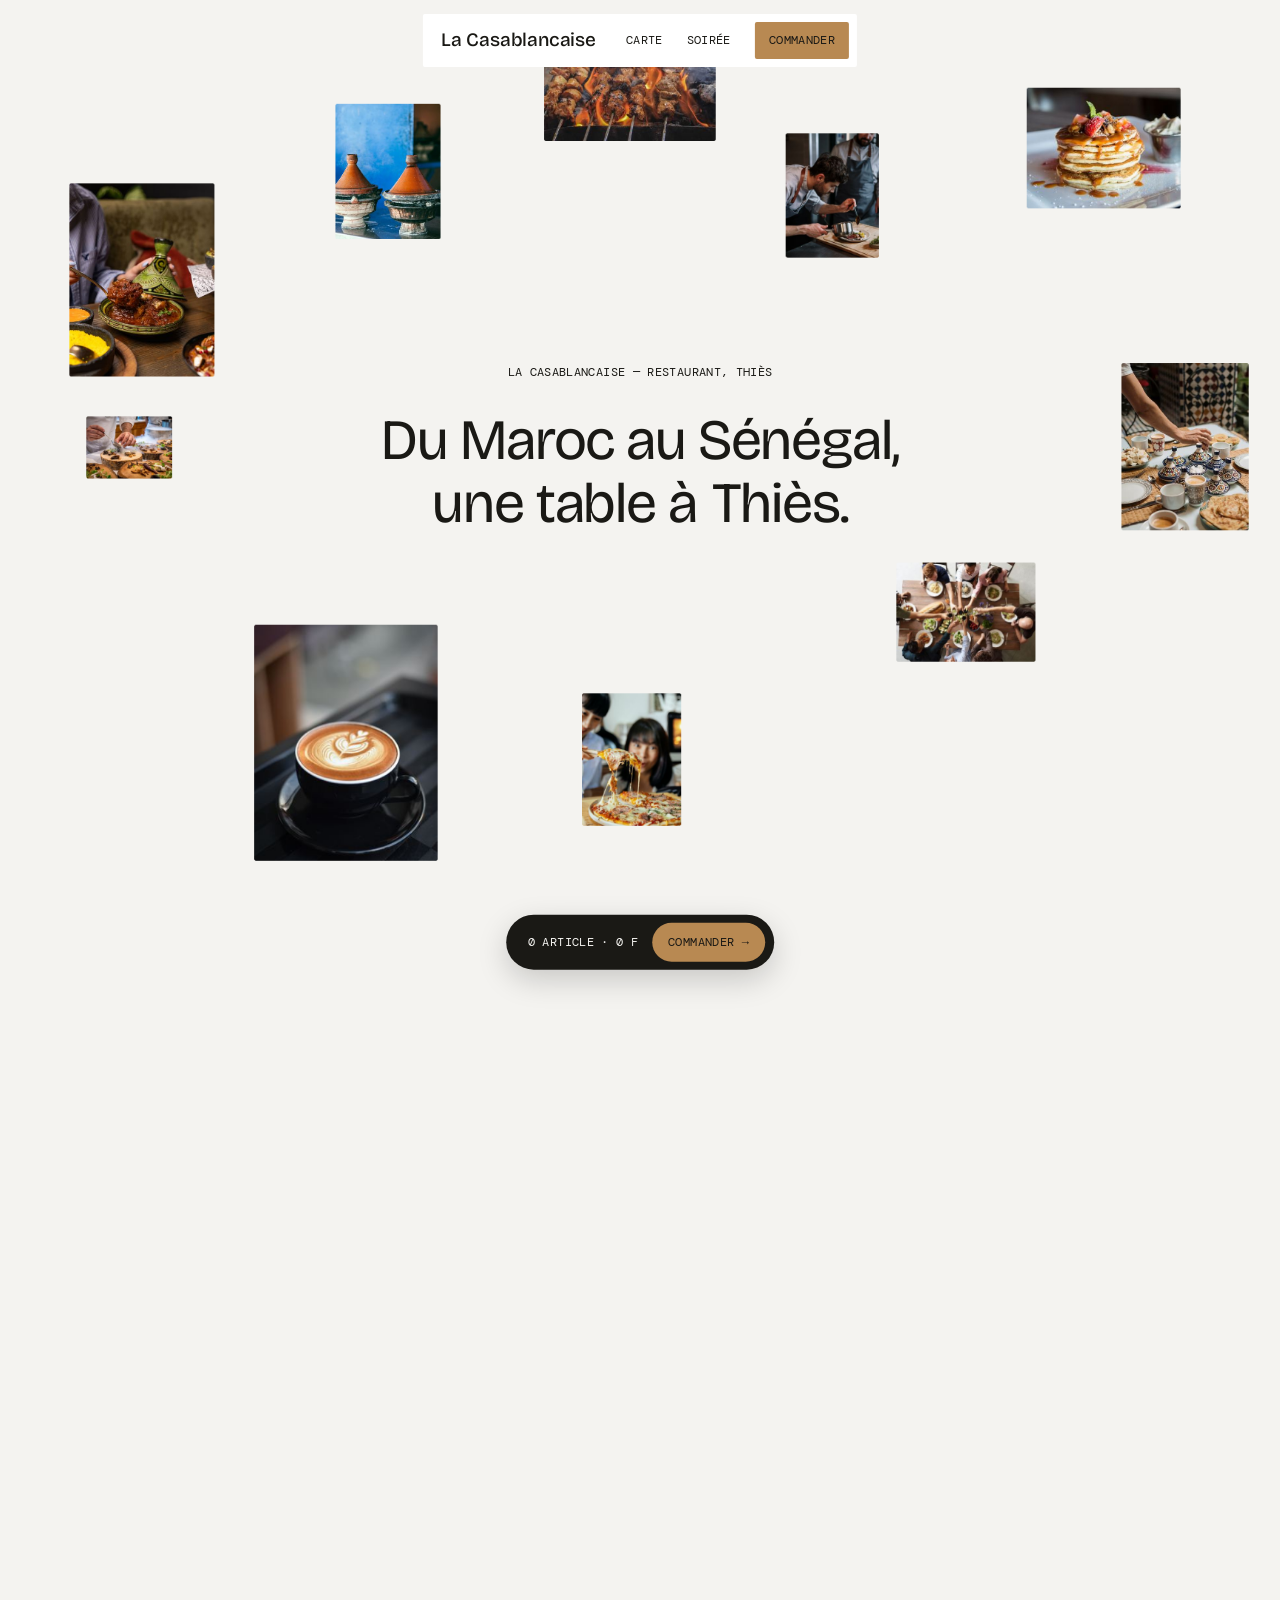
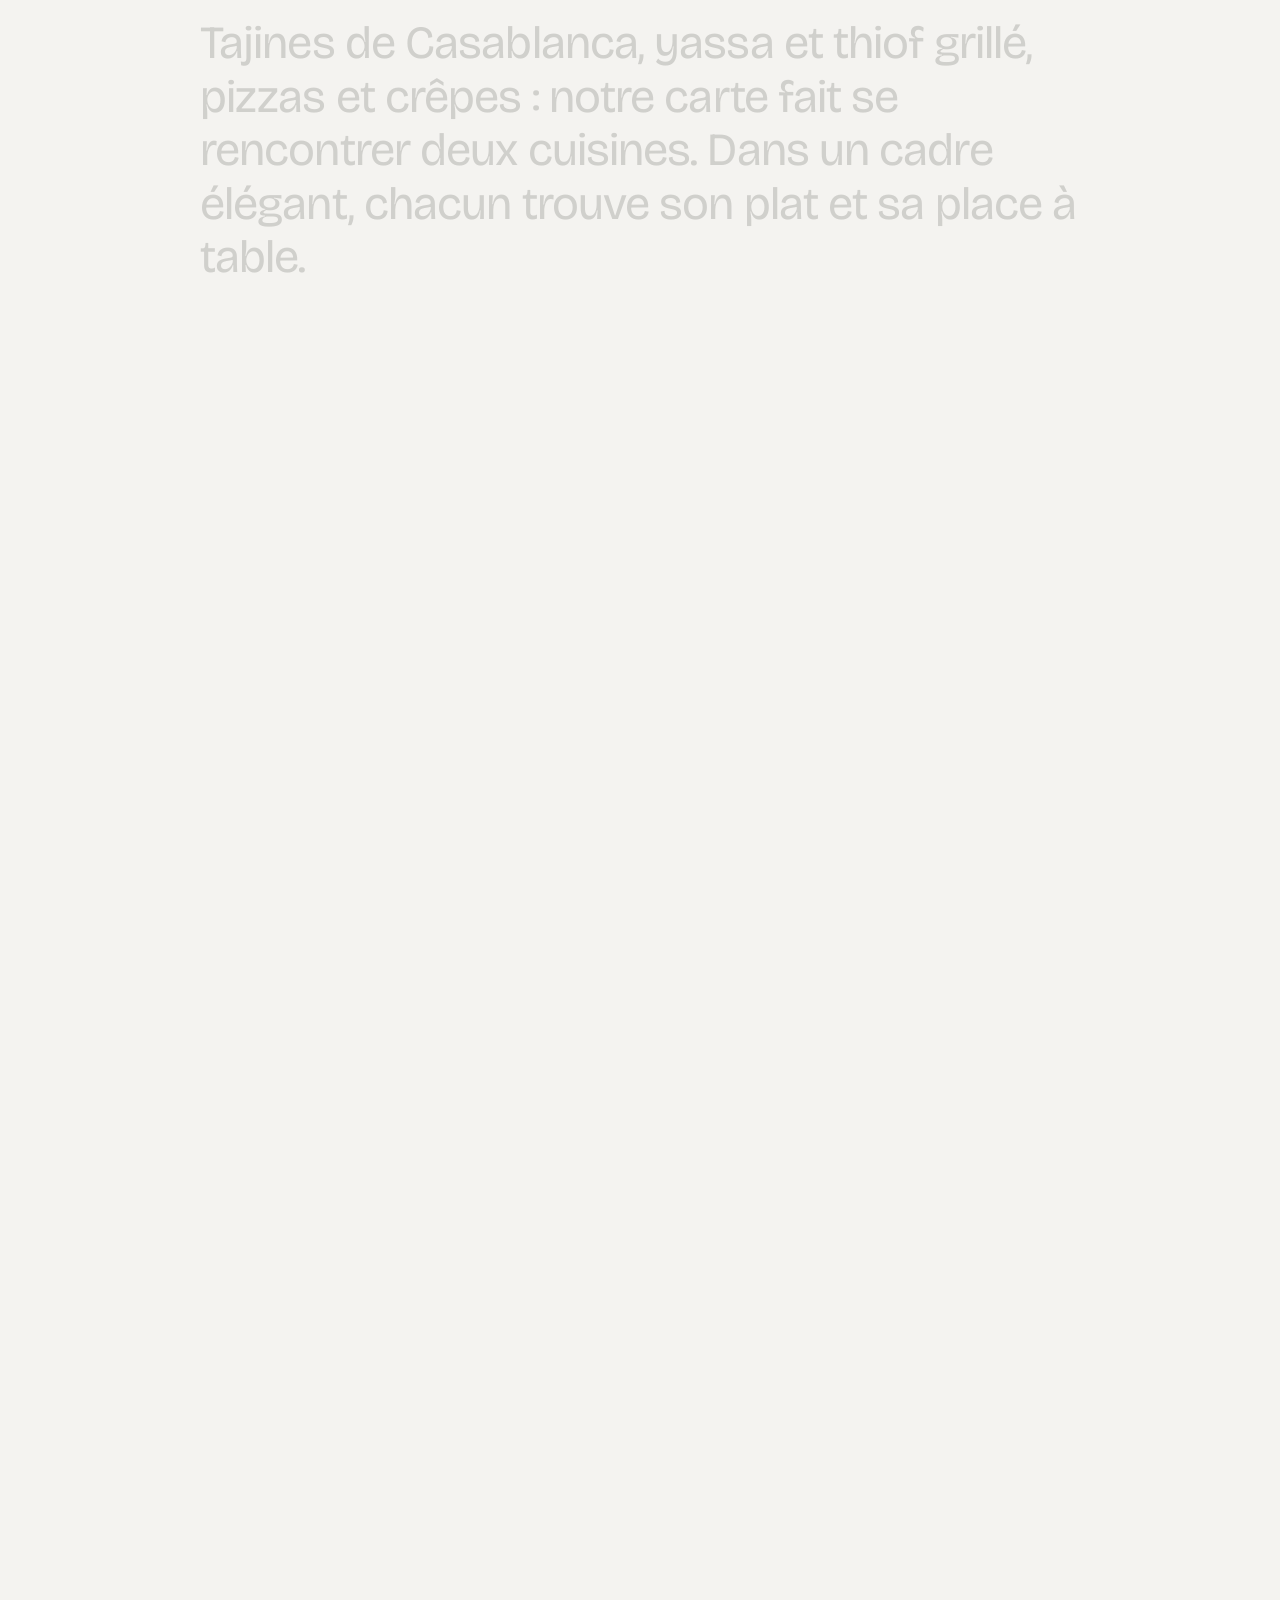
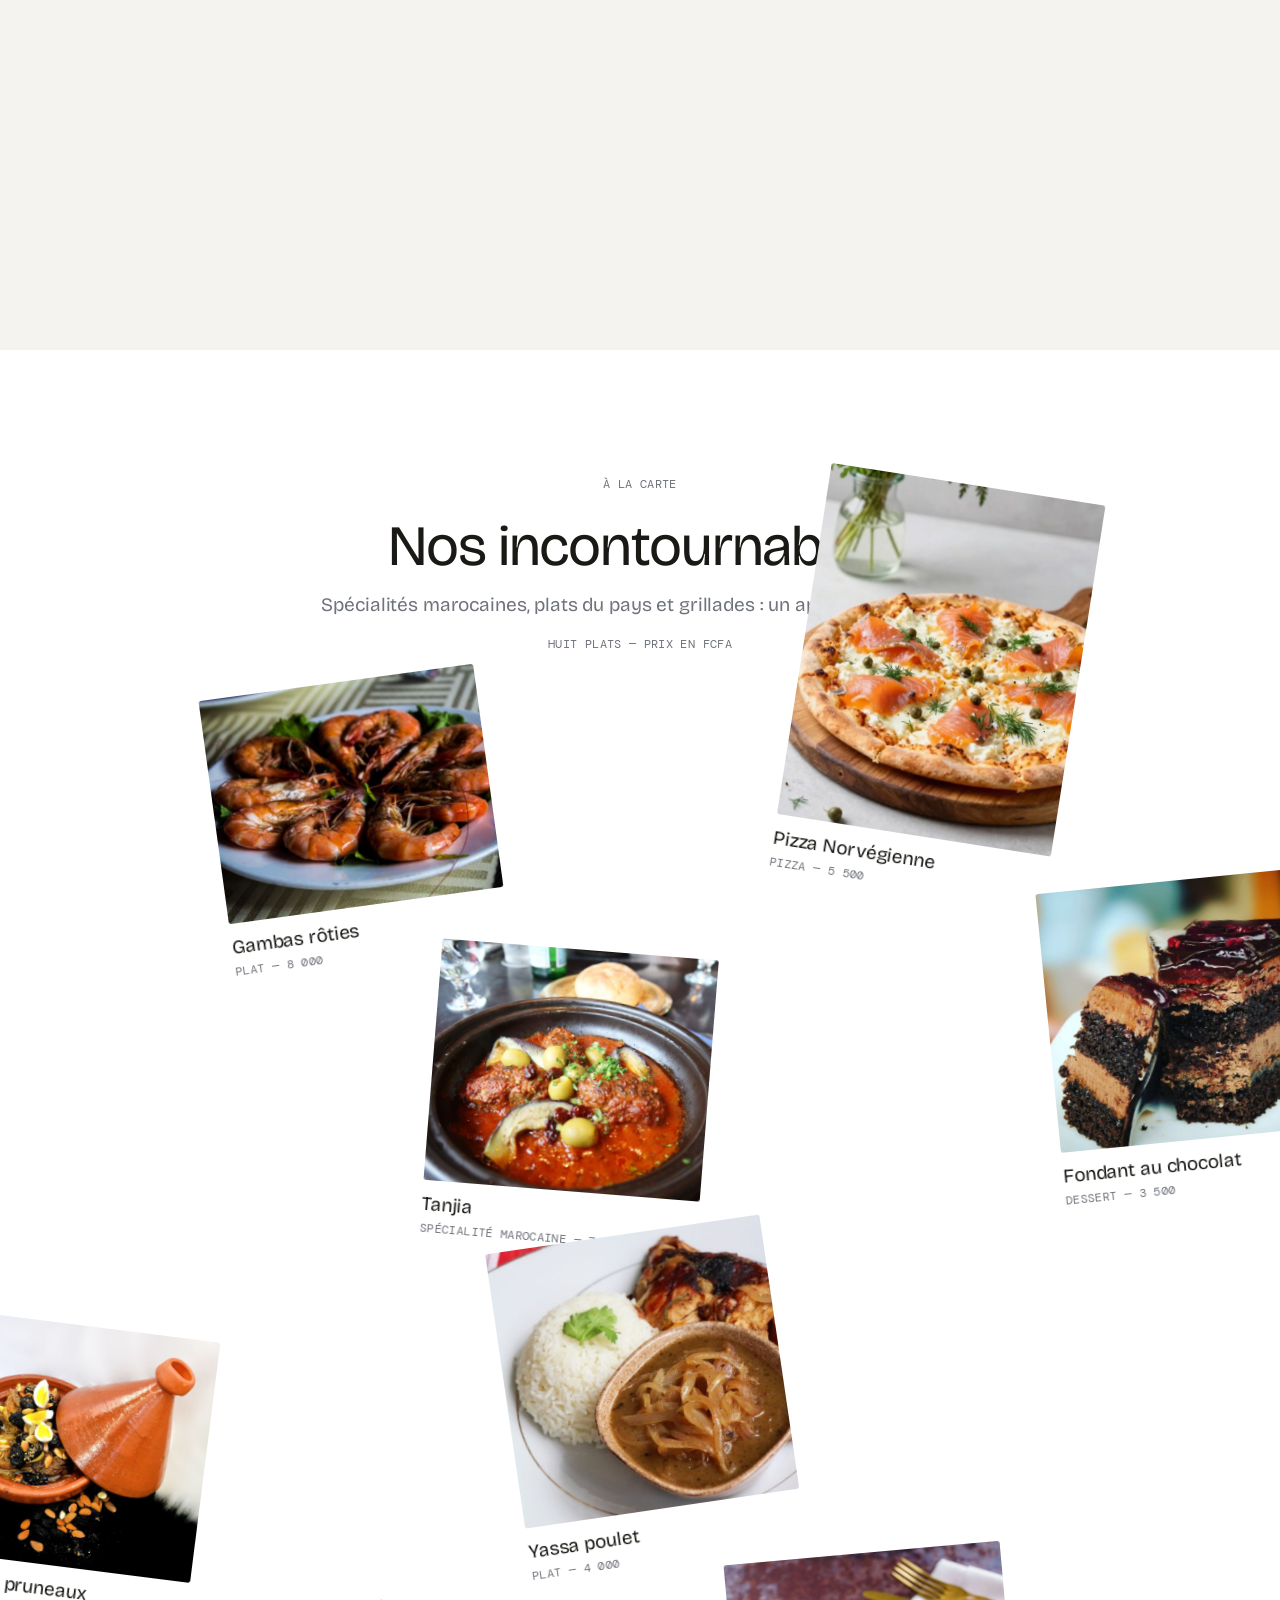
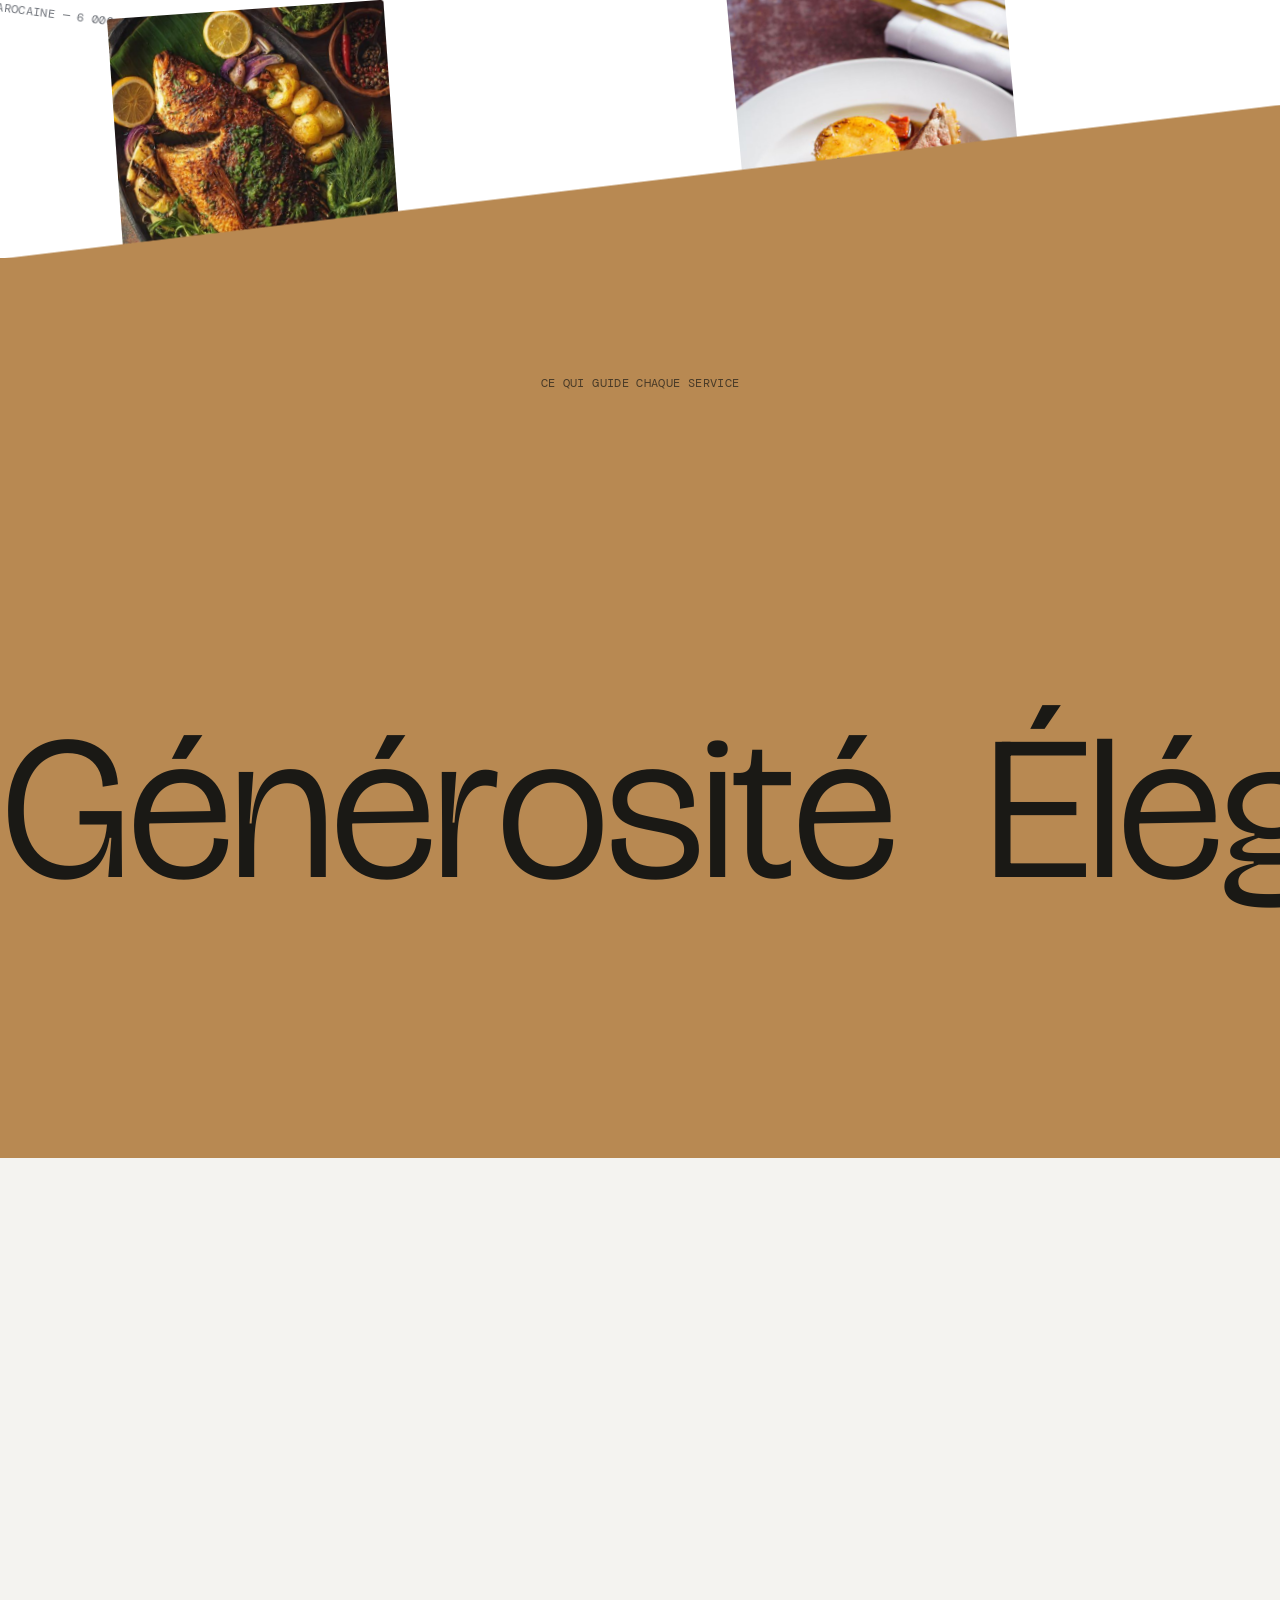
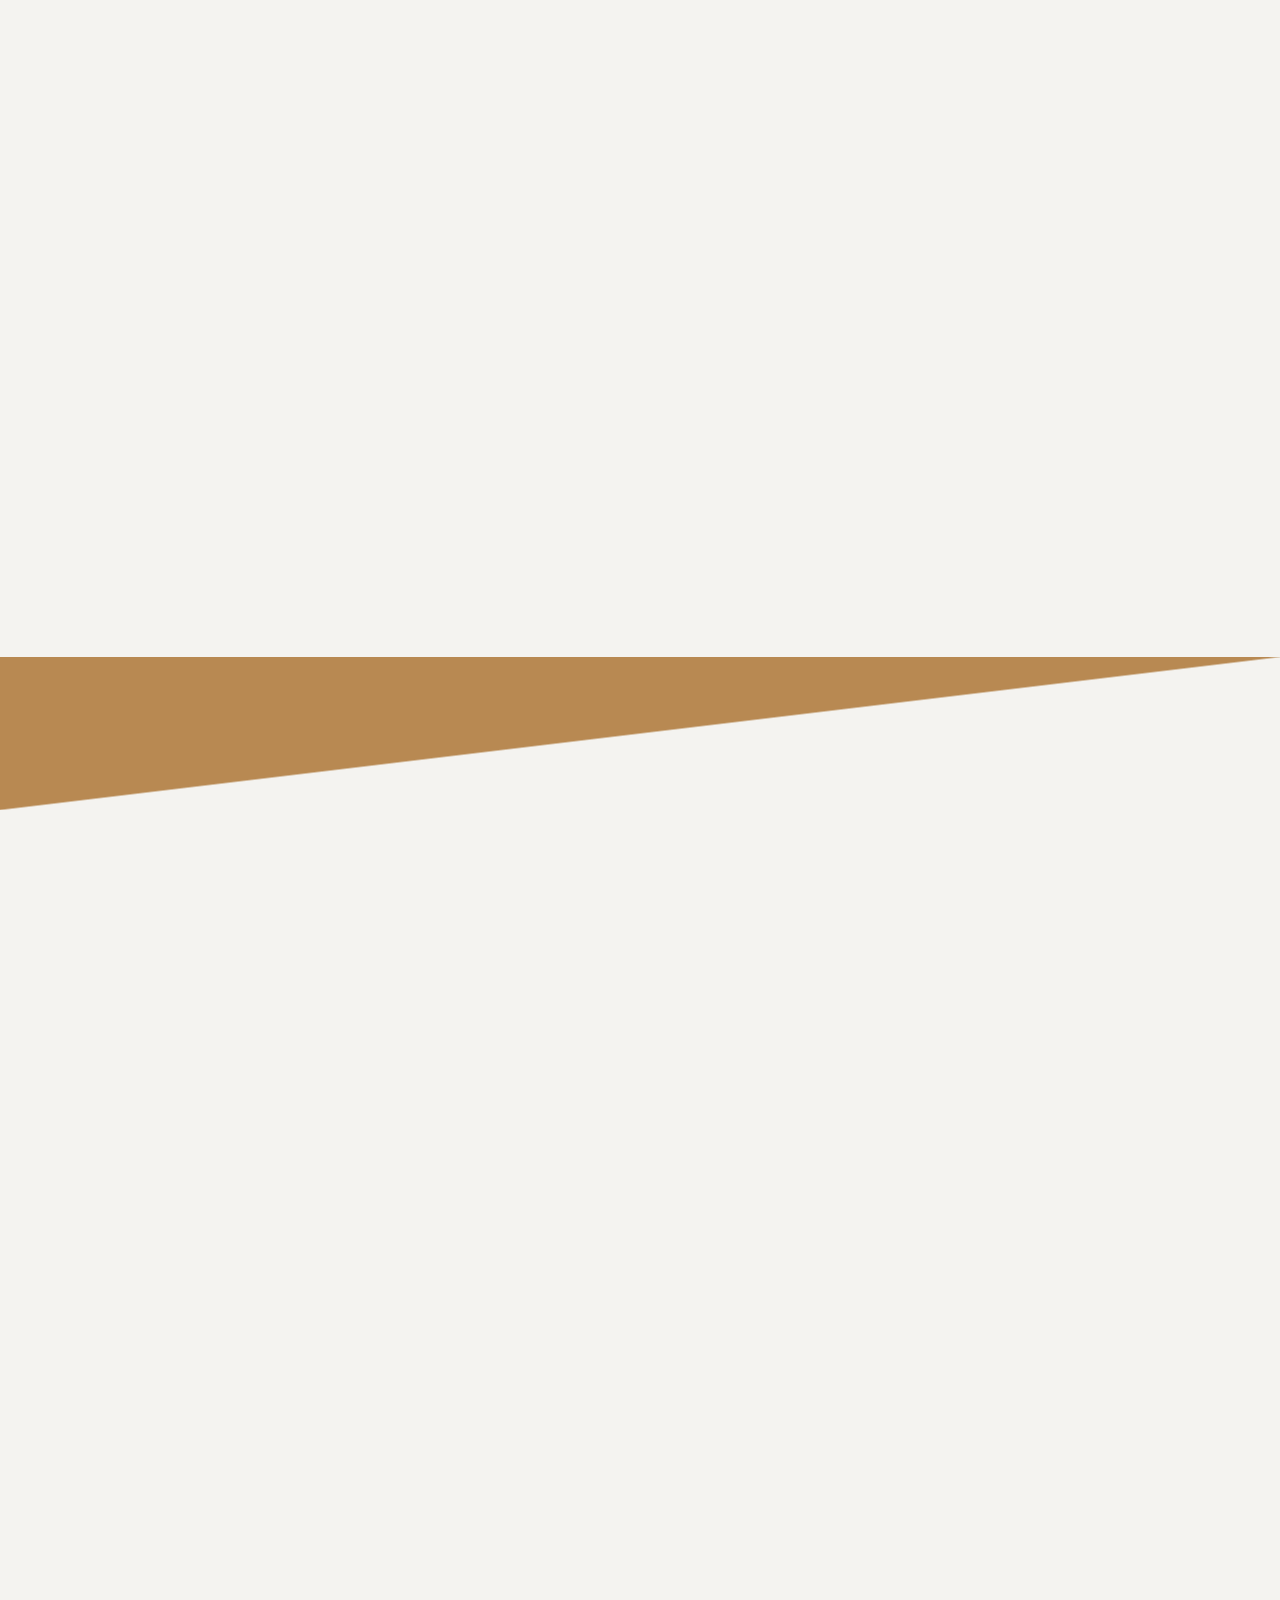
==== index.html @ 50400bc3 "Site La Casablancaise : site statique avec commande WhatsApp Co-Authored-By: Claude Opus 5.5 <norepl" ====
<!DOCTYPE html>
<html lang="fr">
<head>
  <meta charset="UTF-8">
  <meta name="viewport" content="width=device-width, initial-scale=1.0">
  <!-- ─── SEO & partage : à adapter pour chaque client (voir README.md) ─── -->
  <title>La Casablancaise — Restaurant, Thiès</title>
  <meta name="description" content="Restaurant à Thiès : spécialités marocaines, cuisine sénégalaise, grillades, pizzas et crêpes, dans un cadre élégant. Commande en ligne, retrait sur place ou livraison.">
  <meta name="theme-color" content="#f4f3f0">
  <meta property="og:type" content="restaurant">
  <meta property="og:locale" content="fr_SN">
  <meta property="og:site_name" content="La Casablancaise">
  <meta property="og:title" content="La Casablancaise — Restaurant, Thiès">
  <meta property="og:description" content="Restaurant à Thiès : spécialités marocaines, cuisine sénégalaise, grillades, pizzas et crêpes, dans un cadre élégant. Commande en ligne, retrait sur place ou livraison.">
  <!-- og:image doit être une URL absolue : remplacer par https://<domaine>/images/og.jpg une fois le site en ligne -->
  <meta property="og:image" content="images/og.jpg">
  <meta property="og:image:width" content="1200">
  <meta property="og:image:height" content="630">
  <meta property="og:image:alt" content="Une table dressée à La Casablancaise, Thiès">
  <meta name="twitter:card" content="summary_large_image">
  <script type="application/ld+json">
  {
    "@context": "https://schema.org",
    "@type": "Restaurant",
    "name": "La Casablancaise",
    "image": "images/og.jpg",
    "address": { "@type": "PostalAddress", "streetAddress": "183 Rue de Verdun", "addressLocality": "Thiès", "addressCountry": "SN" },
    "telephone": "+221764052386",
    "email": "contact@lacasablancaise.fr",
    "servesCuisine": ["Marocaine", "Sénégalaise", "Grillades", "Pizzas", "Crêpes"],
    "openingHoursSpecification": [{
      "@type": "OpeningHoursSpecification",
      "dayOfWeek": ["Monday", "Tuesday", "Wednesday", "Thursday", "Friday", "Saturday"],
      "opens": "10:00", "closes": "23:59"
    }],
    "sameAs": ["https://www.instagram.com/lacasablancaise_thies"]
  }
  </script>
  <link rel="preconnect" href="https://fonts.googleapis.com">
  <link rel="preconnect" href="https://fonts.gstatic.com" crossorigin>
  <link href="https://fonts.googleapis.com/css2?family=Bricolage+Grotesque:opsz,wght@12..96,300;12..96,400;12..96,500&family=DM+Mono:wght@400;500&display=swap" rel="stylesheet">
  <link rel="icon" type="image/png" href="images/favicon.png">
  <link rel="apple-touch-icon" href="images/favicon.png">
  <link rel="stylesheet" href="styles.css">
  <link rel="stylesheet" href="commande.css">
</head>
<body>

  <!-- ══════════ PRELOADER ══════════ -->
  <div class="loader" id="loader" aria-hidden="true">
    <div class="loader-inner">
      <p class="loader-wordmark"></p>
      <span class="loader-rule"><i id="loaderBar"></i></span>
    </div>
  </div>

  <!-- ══════════ CONTENU ══════════ -->
  <main class="smooth" id="smooth">

    <!-- ═══ Tous les textes sont injectés par render.js depuis content.js ═══ -->

    <!-- ─── SCÈNE 1 · HERO — nuage d'images → zoom sur l'image d'accroche ─── -->
    <section class="scene s-hero" id="hero" data-pin="5">
      <div class="pin">

        <div class="floaters" aria-hidden="true">
          <figure class="fl" style="--x:-4%;  --y:13%; --w:196px" data-d="0.55"><img src="images/f01.jpg" alt=""></figure>
          <figure class="fl" style="--x:21%;   --y:3%; --w:142px" data-d="0.90"><img src="images/f02.jpg" alt=""></figure>
          <figure class="fl" style="--x:40%;  --y:-8%; --w:232px" data-d="0.40"><img src="images/f03.jpg" alt=""></figure>
          <figure class="fl" style="--x:63%;  --y:7%; --w:126px" data-d="0.75"><img src="images/f04.jpg" alt=""></figure>
          <figure class="fl" style="--x:85%;  --y:1%; --w:208px" data-d="1.00"><img src="images/f05.jpg" alt=""></figure>
          <figure class="fl" style="--x:-2%;  --y:45%; --w:116px" data-d="0.50"><img src="images/f06.jpg" alt=""></figure>
          <figure class="fl" style="--x:94%;  --y:37%; --w:172px" data-d="0.70"><img src="images/f07.jpg" alt=""></figure>
          <figure class="fl" style="--x:13%;  --y:71%; --w:248px" data-d="0.35"><img src="images/f08.jpg" alt=""></figure>
          <figure class="fl" style="--x:44%;  --y:81%; --w:134px" data-d="0.85"><img src="images/f09.jpg" alt=""></figure>
          <figure class="fl" style="--x:73%;  --y:64%; --w:188px" data-d="0.60"><img src="images/f10.jpg" alt=""></figure>
        </div>

        <div class="hero-copy">
          <p class="hero-kicker mono" id="heroKicker"></p>
          <h1 class="hero-title">
            <span class="hero-line1" id="heroLine1"></span>
            <span class="hero-line2" id="heroLine2">
              <span class="hl"></span>
              <span class="grow" id="grow1"><img src="images/hero.jpg" alt=""></span>
              <span class="hl"></span>
            </span>
          </h1>
        </div>

        <!-- calque plein écran : titre blanc sur l'image -->
        <div class="spot" id="spot" aria-hidden="true">
          <h2 class="spot-intro" id="spotIntro"></h2>
        </div>

      </div>
    </section>

    <!-- ─── SCÈNE 2 · MANIFESTE (remplissage caractère par caractère) ─── -->
    <section class="scene s-fill" id="manifeste" data-pin="3.5">
      <div class="pin">
        <p class="fill-text" id="fillText"></p>
      </div>
    </section>

    <!-- ─── SCÈNE 3 · CARTE — plats phares en masonry parallaxe ─── -->
    <section class="collection" id="carte">
      <header class="coll-head">
        <p class="mono ash"></p>
        <h2 class="coll-title" id="collTitle"></h2>
        <p class="coll-sub"></p>
        <p class="mono ash"></p>
      </header>

      <div id="collGrid"></div>
    </section>

    <!-- ─── SCÈNE 4 · DEVISE — mots-clés géants sur bande d'accent ─── -->
    <div class="band" id="valeurs">
      <div class="diag to-accent" aria-hidden="true"></div>
      <section class="scene s-motto" data-pin="4">
        <div class="pin motto-pin">
          <p class="motto-kicker mono" id="mottoKicker"></p>
          <div class="motto-track" id="mottoTrack"></div>
          <p class="motto-hint mono" id="mottoHint"></p>
        </div>
      </section>
      <div class="diag from-accent" aria-hidden="true"></div>
    </div>

    <!-- ─── SCÈNE 5 · PROCESSUS — « Une soirée, 3 temps » ─── -->
    <section class="scene s-night" id="soiree" data-pin="9">
      <div class="pin">

        <div class="night-line" id="nightLine">
          <span class="hl nw" id="nw1"></span>
          <span class="hl nw" id="nw2"></span>
          <span class="grow" id="grow2"><img src="images/process.jpg" alt=""></span>
          <span class="hl nw" id="nw3"></span>
        </div>

        <!-- compteur monumental : le numéro d'étape défile comme un odomètre -->
        <div class="bignum" id="bigNum" aria-hidden="true"><span class="bignum-fixed">0</span><span class="bignum-roll"><span id="bigRoll"></span></span></div>

        <!-- contenu de l'étape, à gauche -->
        <div class="psteps" id="psteps"></div>

        <p class="steps-cta" id="stepsCta">
          <a href="#commande" data-nav id="stepsCtaLink"> <svg class="cta-oval" viewBox="0 0 100 100" preserveAspectRatio="none" aria-hidden="true"><path id="ctaOval" d="M50,6 C88,4 98,22 97,50 C96,82 76,96 49,95 C16,94 3,76 4,48 C5,18 20,7 50,6 Z"/></svg></a>
        </p>

        <!-- rideau de lames : essuie le plein écran SANS jamais dézoomer -->
        <div class="wipe" id="nightWipe" aria-hidden="true"><span></span><span></span><span></span><span></span><span></span><span></span><span></span></div>

      </div>
    </section>

    <!-- ─── SCÈNE 6 · AVIS CLIENT — citation, guillemets géants ─── -->
    <section class="scene s-quote" id="temoignage" data-pin="3">
      <div class="pin">
        <div class="q-stack">
          <span class="q-glyph" aria-hidden="true">“</span>
          <blockquote class="q-block">
            <p class="q-text" id="quoteText"></p>
          </blockquote>
          <div class="q-sign">
            <span class="q-rule" aria-hidden="true"></span>
            <div class="q-sign-row" id="quoteAuthorWrap">
              <p class="q-name" id="quoteAuthor"></p>
              <p class="q-ctx mono ash" id="figKicker"></p>
              <p class="q-fig" id="bigFigure"><span class="fig-pre" id="figPre"></span><span class="fig-val" id="figVal">0</span><span class="fig-unit" id="figUnit"></span></p>
            </div>
          </div>
        </div>
      </div>
    </section>

    <!-- ─── SCÈNE 7 · PHRASES FINALES + TRAÎNÉE D'IMAGES SOUS LA SOURIS ─── -->
    <section class="scene s-final" id="final" data-pin="2.6">
      <div class="pin">
        <p class="final-text">
          <span class="fs" id="fs1"></span>
          <span class="fs" id="fs2"></span>
          <span class="fs" id="fs3"></span><br>
          <span class="fs" id="fs4"></span>
        </p>

        <!-- réserve d'images pour la traînée sous la souris -->
        <div class="trail" id="trail" aria-hidden="true">
          <img src="images/t01.jpg" style="--tw:150px" alt="" decoding="async">
          <img src="images/t02.jpg" style="--tw:190px" alt="" decoding="async">
          <img src="images/t03.jpg" style="--tw:120px" alt="" decoding="async">
          <img src="images/t04.jpg" style="--tw:200px" alt="" decoding="async">
          <img src="images/t05.jpg" style="--tw:96px" alt="" decoding="async">
          <img src="images/t06.jpg" style="--tw:170px" alt="" decoding="async">
          <img src="images/t07.jpg" style="--tw:34px" alt="" decoding="async">
          <img src="images/t08.jpg" style="--tw:140px" alt="" decoding="async">
          <img src="images/t09.jpg" style="--tw:200px" alt="" decoding="async">
          <img src="images/t10.jpg" style="--tw:110px" alt="" decoding="async">
          <img src="images/t11.jpg" style="--tw:28px" alt="" decoding="async">
          <img src="images/t12.jpg" style="--tw:160px" alt="" decoding="async">
          <img src="images/t13.jpg" style="--tw:130px" alt="" decoding="async">
          <img src="images/t14.jpg" style="--tw:180px" alt="" decoding="async">
          <img src="images/t15.jpg" style="--tw:40px" alt="" decoding="async">
          <img src="images/t16.jpg" style="--tw:150px" alt="" decoding="async">
          <img src="images/t17.jpg" style="--tw:120px" alt="" decoding="async">
          <img src="images/t18.jpg" style="--tw:200px" alt="" decoding="async">
          <img src="images/t19.jpg" style="--tw:100px" alt="" decoding="async">
          <img src="images/t20.jpg" style="--tw:170px" alt="" decoding="async">
        </div>
      </div>
    </section>

    <!-- ─── SCÈNE 8 · COMMANDE EN LIGNE (construite par commande.js) ─── -->
    <section class="order" id="commande" aria-label="Commander en ligne"></section>

    <!-- ─── FOOTER ─── -->
    <footer class="footer" id="contact">
      <img class="footer-logo reveal" src="images/logo.png" alt="" width="633" height="341">
      <p class="footer-kicker mono ash reveal"></p>
      <a class="footer-mail reveal" href="#"><span class="footer-mail-text"></span></a>
      <p class="footer-reassurance mono ash reveal"></p>
      <h2 class="footer-name" id="footerName"></h2>
      <div class="footer-bottom">
        <p class="mono ash"></p>
        <p class="mono"></p>
        <p class="mono ash"></p>
      </div>
    </footer>

  </main>

  <!-- ══════════ CHROME FIXE — barre flottante en haut ══════════ -->

  <header class="dock" id="dock">
    <a class="dock-wordmark" href="#hero" data-nav></a>
    <nav class="dock-nav" aria-label="Navigation principale">
      <a class="dock-link mono" href="#carte" data-nav></a>
      <a class="dock-link mono" href="#soiree" data-nav data-landing="0.8"></a>
    </nav>
    <a class="dock-cta mono" href="#commande" data-nav></a>
  </header>

  <!-- données client, puis moteur (l'ordre compte) -->
  <script src="content.js"></script>
  <script src="render.js"></script>
  <script src="commande.js"></script>
  <script src="app.js"></script>
</body>
</html>
---- styles.css ----
/* ═══════════════════════════════════════════════════════════
   STYLES DU SITE — moteur visuel partagé (base Jëfya)
   Pour un nouveau client, seuls les tokens :root changent
   (couleurs, accent, polices). Le reste ne se modifie pas.
   Le thème se choisit par <html data-theme="dark"> (light par
   défaut) ; l'accent par --accent / --accent-ink.
   ═══════════════════════════════════════════════════════════ */

:root {
  /* ═══ THÈME LIGHT (défaut) — surcharge dark plus bas ═══ */
  --ink-rgb: 26, 25, 21;          /* composantes RGB du texte (pour les rgba) */
  --bone: #f4f3f0;                /* toile de fond */
  --ink: #1a1915;                 /* texte principal */
  --ash: #6f737a;                 /* texte secondaire (contraste AA sur fond clair) */
  --white: #ffffff;               /* surfaces élevées (header, panneau, tuiles) */

  /* ═══ ACCENT — les 2 seules variables à changer pour une autre couleur ═══ */
  --accent: #b88952;                /* accent (bouton CTA, bande devise, éléments accent) */
  --accent-ink: #1a1915;            /* texte posé SUR l'accent */
  --accent-text: #8a6434;          /* accent utilisé comme couleur de texte (contraste AA) */

  --ink-faint: rgba(var(--ink-rgb), 0.16);

  --sans: 'Bricolage Grotesque', ui-sans-serif, system-ui, sans-serif;
  --geo: var(--sans);
  --mono: 'DM Mono', ui-monospace, SFMono-Regular, Menlo, monospace;

  --t-heading: clamp(34px, 4.6vw, 57px);
  --radius: 2px;
  --gutter: clamp(20px, 4vw, 64px);

  --ease-out: cubic-bezier(0.19, 1, 0.22, 1);
  --ease-inout: cubic-bezier(0.77, 0, 0.175, 1);
}

/* ═══ THÈME DARK — activé par <html data-theme="dark"> ═══ */
html[data-theme="dark"] {
  --ink-rgb: 242, 241, 236;
  --bone: #141311;
  --ink: #f2f1ec;
  --ash: #8f938f;
  --white: #201f1c;
  --ink-faint: rgba(var(--ink-rgb), 0.16);
}

*, *::before, *::after { margin: 0; padding: 0; box-sizing: border-box; }
html { scroll-behavior: auto; }
body {
  background: var(--bone);
  color: var(--ink);
  font-family: var(--sans);
  font-weight: 400;
  font-size: 19px;
  letter-spacing: -0.007em;
  line-height: 1.3;
  overflow-x: hidden;
  -webkit-font-smoothing: antialiased;
}
img { display: block; max-width: 100%; border-radius: var(--radius); }
ul { list-style: none; }
a { color: inherit; text-decoration: none; }
h1, h2, h3 { font-weight: 400; }

.mono {
  font-family: var(--mono);
  font-size: 12px;
  letter-spacing: 0.03em;
  line-height: 1.4;
  text-transform: uppercase;
  font-weight: 400;
}
.ash { color: var(--ash); }

/* ═══════════ SMOOTH WRAPPER ═══════════ */
body.is-smooth .smooth {
  position: fixed;
  top: 0; left: 0;
  width: 100%;
  will-change: transform;
}

/* ═══════════ PRELOADER ═══════════ */
/* preloader : le nom + un trait qui se remplit. À la fin le voile
   s'efface et le nom REJOINT sa place dans le dock — la page ne se
   substitue pas au loader, elle en sort. */
.loader {
  position: fixed; inset: 0;
  z-index: 200;
  display: flex; align-items: center; justify-content: center;
}
.loader::before {
  content: ''; position: absolute; inset: 0;
  background: var(--bone);
  transition: opacity .75s var(--ease-inout);
}
.loader.done { pointer-events: none; }
.loader.done::before { opacity: 0; }
.loader-inner {
  position: relative;
  display: flex; flex-direction: column; align-items: center; gap: 20px;
}
.loader-wordmark {
  font-size: 23px; letter-spacing: -0.007em; font-weight: 500;
  transform-origin: center center;
  transition: transform .9s var(--ease-inout);
  will-change: transform;
}
/* posé : le nom du loader s'efface pendant que le dock se révèle, sur la
   MÊME durée et au même endroit — un fondu croisé, jamais une bascule
   sèche ni un instant sans nom à l'écran */
.loader-wordmark.landed { opacity: 0; transition: opacity .32s var(--ease-out); }
.loader-rule {
  display: block; width: 128px; height: 1px;
  background: var(--ink-faint); overflow: hidden;
  transition: opacity .3s var(--ease-out), transform .5s var(--ease-inout);
}
.loader.done .loader-rule { opacity: 0; transform: scaleX(0.4); }
.loader-rule i {
  display: block; width: 100%; height: 100%;
  background: var(--ink);
  transform: scaleX(0); transform-origin: left;
}
/* pendant le relais le dock est déjà à sa place, simplement invisible :
   il ne descend pas en même temps que le wordmark vole vers lui. */
body.handoff .dock {
  transform: translate(-50%, 0);
  opacity: 0;
  transition: none;
}

/* ═══════════ SCÈNES (pin émulé) ═══════════ */
.scene { position: relative; }
.scene .pin {
  height: 100vh;
  position: relative;
  overflow: hidden;
  will-change: transform;
}

/* ═══════════ RÉVÉLATIONS GÉNÉRIQUES ═══════════ */
.reveal {
  opacity: 0; transform: translateY(24px);
  transition: opacity 1s var(--ease-out), transform 1s var(--ease-out);
  transition-delay: calc(var(--i, 0) * 90ms);
}
.reveal.in-view { opacity: 1; transform: translateY(0); }

/* ═══════════ S1 · HERO ═══════════ */
.s-hero .pin { background: var(--bone); }

.floaters { position: absolute; inset: 0; z-index: 1; }
.fl {
  position: absolute;
  left: var(--x); top: var(--y);
  width: var(--w);
  overflow: hidden;
  border-radius: var(--radius);
  will-change: transform;
  clip-path: inset(100% 0 0 0);
  transition: clip-path 1.2s var(--ease-inout);
  transition-delay: calc(var(--fi, 0) * 90ms + .15s);
}
.fl img { width: 100%; height: auto; transform: scale(1.3); transition: transform 1.7s var(--ease-out); transition-delay: calc(var(--fi, 0) * 90ms + .15s); }
body.is-ready .fl { clip-path: inset(0 0 0 0); }
body.is-ready .fl img { transform: scale(1); }

.hero-copy {
  position: absolute; inset: 0;
  display: flex; flex-direction: column;
  align-items: center; justify-content: center;
  z-index: 2;
  text-align: center;
  pointer-events: none;
}
.hero-kicker { margin-bottom: 28px; will-change: opacity; }
.hero-title { font-size: var(--t-heading); letter-spacing: -0.02em; line-height: 1.12; font-weight: 400; }
.hero-line1 { display: block; will-change: opacity; }
.hero-line2 {
  display: flex; align-items: center; justify-content: center;
  white-space: nowrap;
}
.hero-line2 .hl { flex: 0 0 auto; }

/* image qui naît puis grandit dans le texte */
.grow {
  display: block; flex: 0 0 auto;
  overflow: hidden;
  border-radius: var(--radius);
  width: 0; height: 0;
  will-change: width, height;
  position: relative;
}
.grow img {
  position: absolute; top: 50%; left: 50%;
  transform: translate(-50%, -50%);
  width: 100vw; height: 100vh;
  object-fit: cover;
  border-radius: 0;
  max-width: none;
}

/* calque plein écran : titre blanc sur l’image d’accroche */
.spot { position: absolute; inset: 0; z-index: 4; pointer-events: none; }
.spot-intro {
  position: absolute; top: 44%; left: 0;
  width: 100%;
  text-align: center;
  color: #ffffff;
  font-size: var(--t-heading); letter-spacing: -0.02em;
  white-space: nowrap;
}
.spot-intro span { display: inline-block; will-change: opacity, transform; opacity: 0; }
/* ═══════════ S2 · MANIFESTE ═══════════ */
.s-fill .pin {
  background: var(--bone);
  display: flex;
  align-items: center;
  justify-content: center;
}
.fill-text {
  width: min(880px, 74vw);
  font-size: clamp(28px, 3.6vw, 52px);
  letter-spacing: -0.02em; line-height: 1.16;
  text-align: left;
}
.fill-text .fc { color: var(--ink-faint); transition: color .25s linear; }
.fill-text .fc.on { color: var(--ink); }
.fill-text.greyed .fc { color: rgba(var(--ink-rgb), 0.34); transition: color .6s; }

.boxed { position: relative; white-space: nowrap; }
.box-svg { position: absolute; inset: -0.22em -0.35em; width: calc(100% + 0.7em); height: calc(100% + 0.44em); overflow: visible; }
.box-svg path {
  fill: none; stroke: var(--ink); stroke-width: 1.2;
  vector-effect: non-scaling-stroke;
}
.fill-text.greyed .box-svg path { stroke: var(--ink-faint); transition: stroke .6s; }

/* ═══════════ S3 · SÉLECTION ═══════════ */
.collection {
  position: relative;
  background: var(--white);
  padding: 14vh var(--gutter) 30vh;
  margin-top: -100vh; /* recouvre le manifeste grisé SUR PLACE, pendant son épinglage */
  z-index: 2;
  overflow: visible;
}
.coll-head { text-align: center; margin-bottom: 10vh; position: relative; z-index: 1; }
.coll-title { font-size: var(--t-heading); letter-spacing: -0.02em; margin: 16px 0 10px; }
.coll-sub { color: var(--ash); margin-bottom: 18px; }
.coll-grid {
  display: grid;
  grid-template-columns: repeat(4, 1fr);
  gap: clamp(14px, 1.8vw, 28px);
  align-items: start;
  position: relative; z-index: 2;
}
.col { display: grid; gap: clamp(44px, 5vw, 84px); will-change: transform; }
.col:nth-child(2) { margin-top: 14vh; }
.col:nth-child(3) { margin-top: 4vh; }
.col:nth-child(4) { margin-top: 9vh; }
.card { position: relative; }
.card-img { position: relative; overflow: hidden; border-radius: var(--radius); }
.card-img img { width: 100%; transition: transform .9s var(--ease-out); }
.card:hover .card-img img { transform: scale(1.045); }
.card figcaption { margin-top: 12px; font-size: 19px; letter-spacing: -0.007em; }
.card figcaption .mono { display: block; color: var(--ash); margin-top: 3px; }

/* carte vedette : voyage du centre du titre vers sa case */
#featuredCard { will-change: transform; position: relative; z-index: 3; }

/* ═══════════ S3bis · FEATURES BENTO ═══════════ */
/* VRAI bento : 4 tuiles de tailles CONTRASTÉES, jamais 4 cases égales
   (une grille régulière n'est pas un bento). 3 colonnes, 4 rangées :
   une grande, une haute, une haute, une grande — en diagonale.
   Toutes couvrent 2 rangées : aucune tuile écrasée en bandeau. */
.bento-grid {
  display: grid;
  grid-template-columns: repeat(3, 1fr);
  grid-auto-rows: minmax(230px, 31vh);
  gap: clamp(12px, 1.4vw, 20px);
  position: relative; z-index: 2;
}
.b-big  { grid-column: span 2; grid-row: span 2; }
.b-tall { grid-column: span 1; grid-row: span 2; }
.bento-grid .card {
  background: var(--white);
  border: 1px solid rgba(var(--ink-rgb), 0.08);
  border-radius: var(--radius);
  padding: 12px 12px 16px;
  display: flex; flex-direction: column;
  overflow: hidden;
}
.bento-grid .card-img { flex: 1; min-height: 0; }
.bento-grid .card-img img { width: 100%; height: 100%; object-fit: cover; }
.bento-grid figcaption { margin-top: 12px; }

/* ═══════════ S4 · BANDE LIME ═══════════ */
.band { position: relative; z-index: 3; margin-top: -20vh; }
.diag { height: 12vw; position: relative; margin: -1px 0; }
.to-accent   { background: linear-gradient(to bottom right, transparent 49.7%, var(--accent) 50.3%); }
.from-accent { background: linear-gradient(to bottom right, var(--accent) 49.7%, transparent 50.3%); }
/* ═══════════ 5 · DEVISE — train de mots-clés (scène épinglée) ═══════════ */
.s-motto .pin { background: var(--accent); overflow: hidden; }
.motto-kicker {
  position: absolute; top: 13vh; left: 50%;
  transform: translateX(-50%);
  color: var(--accent-ink); opacity: 0.7;
}
.motto-track {
  position: absolute; top: 50%; left: 0;
  display: flex; align-items: baseline;
  gap: 7vw;
  white-space: nowrap;
  will-change: transform;
}
.mw {
  font-family: var(--geo);
  font-weight: 300;
  font-size: clamp(96px, 16vw, 250px);
  letter-spacing: -0.02em; line-height: 1;
  color: var(--accent-ink);
  will-change: opacity;
}
.mw .sc { display: inline-block; will-change: transform; }
.motto-hint {
  position: absolute; bottom: 14vh; left: 50%;
  transform: translateX(-50%);
  color: var(--accent-ink);
  transition: opacity .25s;
  text-align: center;
  max-width: 80vw;
}
.motto-hint.swap { opacity: 0; }

/* ═══════════ S5 · NUIT + EXPLORER ═══════════ */
.s-night .pin { background: var(--bone); }
.night-line {
  position: absolute; inset: 0;
  display: flex; align-items: center; justify-content: center;
  white-space: nowrap;
  font-size: var(--t-heading); letter-spacing: -0.02em;
  z-index: 2;
}
.night-line .nw { will-change: opacity, transform; opacity: 0; }
.night-line .nw + .nw { margin-left: 0.28em; }
/* compteur monumental : le numéro d'étape, en filigrane, qui défile */
.bignum {
  position: absolute; right: var(--gutter); top: 50%;
  transform: translateY(-50%);
  display: flex; align-items: flex-start;
  font-size: min(44vh, 30vw);
  font-weight: 300; line-height: 1;
  letter-spacing: -0.05em;
  font-variant-numeric: tabular-nums;
  color: var(--ink-faint);
  z-index: 11; opacity: 0; pointer-events: none;
}
.bignum-roll { display: block; height: 1em; overflow: hidden; }
.bignum-roll > span { display: block; will-change: transform; }
.bignum-roll i { display: block; height: 1em; font-style: normal; letter-spacing: normal; padding-right: 0.06em; }
/* rideau de lames : couvre puis découvre, l'image ne recule jamais */
/* débord de 2 px sur les quatre côtés : le pin est translaté sur des
   valeurs fractionnaires, et un rideau calé à 0 laisse transparaître une
   ligne d'image sur les bords. */
.wipe { position: absolute; inset: -2px; z-index: 9; display: flex; pointer-events: none; overflow: hidden; }
.wipe span {
  flex: 1 1 0; position: relative; margin-right: -2px;
  min-width: 0;
  background: var(--bone);
  transform: scaleY(0); transform-origin: bottom;
  will-change: transform;
}
/* PAS d'arête dessinée sur les lames. Une lame rétractée sur un fond de
   même couleur ne doit RIEN laisser : un liseré ::before/::after y trace
   des traits parasites en travers de l'écran pendant le relais entre deux
   étapes (visibles en accent comme en neutre). La lame se lit à son
   remplissage quand elle passe sur l'image, pas à un filet. */
.wipe span:last-child { margin-right: 0; }
/* contenu de l'étape à gauche */
.psteps { position: absolute; left: var(--gutter); top: 50%; width: min(560px, 42vw); z-index: 12; }
.pstep {
  position: absolute; left: 0; top: 0;
  opacity: 0;
  will-change: opacity, transform;
}
.pstep-meta { display: block; margin-bottom: 14px; }
.pstep h3 {
  font-size: clamp(38px, 4.6vw, 64px);
  letter-spacing: -0.018em;
  margin-bottom: 16px;
}
.pstep p { font-size: 19px; line-height: 1.45; max-width: 26em; }

/* CTA de conversion en fin de processus */
.steps-cta {
  position: absolute; left: 50%; bottom: 8vh;
  transform: translateX(-50%);
  font-size: clamp(24px, 2.6vw, 34px);
  letter-spacing: -0.01em;
  color: var(--ink);
  opacity: 0;
  z-index: 12;
  will-change: opacity, transform;
}
.steps-cta a { position: relative; display: inline-block; padding: 0.28em 0.55em; }
.cta-oval {
  position: absolute; inset: 0;
  width: 100%; height: 100%;
  overflow: visible; pointer-events: none;
}
.cta-oval path { fill: none; stroke: var(--ink); stroke-width: 1.4; vector-effect: non-scaling-stroke; }

/* ═══════════ 9 · OBJECTIONS (FINALE) ═══════════ */
.s-final .pin {
  background: var(--bone);
  display: flex; align-items: center; justify-content: center;
}
.final-text {
  position: relative; z-index: 2;
  text-align: center;
  font-size: var(--t-heading); letter-spacing: -0.02em; line-height: 1.2;
  padding: 0 var(--gutter);
  max-width: min(940px, 74vw); margin: 0 auto;
}
.fs { color: var(--ink-faint); transition: color .5s; }
.fs.on { color: var(--ink); }
.pill { position: relative; white-space: nowrap; }
.pill-svg {
  position: absolute; inset: -0.2em -0.3em;
  width: calc(100% + 0.6em); height: calc(100% + 0.4em);
  overflow: visible;
}
.pill-svg path {
  fill: none; stroke: var(--ink); stroke-width: 1.3;
  vector-effect: non-scaling-stroke;
}
.trail {
  position: absolute; inset: 0;
  z-index: 3;
  overflow: hidden;
  pointer-events: none;
}
.trail img {
  position: absolute; top: 0; left: 0;
  width: var(--tw, 150px);
  max-width: none;
  opacity: 0;
  will-change: transform, opacity;
}

/* ═══════════ 8 · PREUVE SOCIALE (scène épinglée) ═══════════ */
.s-quote .pin {
  background: var(--bone);
  display: flex; align-items: center; justify-content: center;
}
/* témoignage : guillemet, parole, filet, signature — la grammaire d'un avis */
.q-stack { position: relative; z-index: 2; width: min(980px, 84vw); }
.q-glyph {
  display: block;
  font-size: clamp(88px, 8.5vw, 146px); line-height: 0.62;
  color: var(--ink-faint);
  margin-bottom: 6px;
  opacity: 0; will-change: opacity, transform;
}
.q-block { position: relative; }
.q-text {
  font-size: clamp(25px, 3vw, 46px);
  line-height: 1.28; letter-spacing: -0.018em;
  color: var(--ink);
  opacity: 0; will-change: opacity, transform;
}
.q-sign { margin-top: clamp(34px, 4.4vw, 58px); }
.q-rule {
  display: block; height: 1px; background: var(--ink-faint);
  transform: scaleX(0); transform-origin: left;
}
.q-sign-row {
  display: flex; align-items: baseline; gap: 20px;
  padding-top: 18px;
}
.q-name { font-size: 20px; font-weight: 500; opacity: 0; }
.q-ctx { flex: 1; opacity: 0; }
.q-fig {
  font-size: clamp(30px, 3.2vw, 46px);
  font-weight: 300; letter-spacing: -0.035em;
  font-variant-numeric: tabular-nums; white-space: nowrap;
  opacity: 0;
}
.q-fig .fig-pre { font-size: 0.58em; }
.q-fig .fig-unit { font-size: 0.46em; margin-left: 0.08em; }
/* pas de chiffre fourni : la signature se resserre, rien ne flotte */
.q-stack.no-fig .q-fig { display: none; }

.s-final .pin {
  background: var(--bone);
  display: flex; align-items: center; justify-content: center;
}
/* ═══════════ FOOTER ═══════════ */
.footer {
  position: relative; z-index: 2;
  background: var(--bone);
  padding: 16vh var(--gutter) 120px;
  text-align: center;
  overflow: hidden;
}
.footer-kicker { margin-bottom: 22px; }
.footer-mail {
  display: inline-block;
  font-size: var(--t-heading); letter-spacing: -0.02em;
  position: relative;
}
.footer-mail-text { position: relative; }
.footer-mail-text::after {
  content: '';
  position: absolute; left: 0; bottom: -4px;
  width: 100%; height: 1px; background: var(--ink);
  transform: scaleX(0); transform-origin: right;
  transition: transform .6s var(--ease-inout);
}
.footer-mail:hover .footer-mail-text::after { transform: scaleX(1); transform-origin: left; }
.footer-reassurance { margin-top: 18px; }
.footer-name {
  margin-top: 6vh;
  font-size: clamp(60px, 12vw, 240px);
  letter-spacing: -0.02em; line-height: 1.05;
  white-space: nowrap;
}
.footer-name .ch { display: inline-block; overflow: hidden; vertical-align: bottom; }
.footer-name .chi {
  display: inline-block;
  transform: translateY(108%);
  transition: transform 1.1s var(--ease-out);
  transition-delay: calc(var(--i, 0) * 30ms);
}
.footer-name.in-view .chi { transform: translateY(0); }
.footer-bottom {
  display: flex; justify-content: space-between; gap: 24px;
  margin-top: 8vh; padding-top: 19px;
  border-top: 1px solid var(--ink);
  text-align: left;
}

/* ═══════════ CHROME FIXE — barre flottante en haut ═══════════ */
.dock {
  position: fixed; top: 14px; left: 50%;
  transform: translate(-50%, -180%);
  background: var(--white);
  border-radius: var(--radius);
  display: flex; align-items: center;
  gap: 6px;
  padding: 8px 8px 8px 18px;
  z-index: 100;
  transition: transform .9s var(--ease-out) .15s, opacity .32s var(--ease-out);
}
body.is-ready .dock { transform: translate(-50%, 0); }
.dock-wordmark { font-size: 19px; letter-spacing: -0.01em; font-weight: 500; margin-right: 14px; }
.dock-nav { display: flex; gap: 4px; margin-right: 8px; }
.dock-link { padding: 9px 10px; position: relative; }
.dock-link::after {
  content: '';
  position: absolute; left: 10px; right: 10px; bottom: 5px;
  height: 1px; background: var(--ink);
  transform: scaleX(0); transform-origin: right;
  transition: transform .45s var(--ease-inout);
}
.dock-link:hover::after { transform: scaleX(1); transform-origin: left; }
.dock-cta {
  background: var(--accent);
  color: var(--accent-ink);
  padding: 10px 14px;
  border-radius: var(--radius);
  transition: filter .3s;
}
.dock-cta:hover { filter: brightness(0.96); }

body.is-ready body.is-scrolled @keyframes chev { 0%,100% { transform: translateY(-1px); } 50% { transform: translateY(2px); } }

/* ═══════════ MODE STATIQUE (tactile / réduit / étroit) ═══════════ */
body.static .scene { height: auto !important; }
body.static .scene .pin { height: auto; overflow: visible; }

body.static .s-hero .pin { min-height: 92vh; padding: 16vh 0 8vh; }
body.static .fl, body.static .fl img { clip-path: none; transform: none; transition: none; }
body.static .floaters { z-index: 0; }
body.static .hero-copy { position: relative; inset: auto; min-height: 56vh; z-index: 5; padding: 0 var(--gutter); }
body.static .grow { width: 1.6em; height: 1em; margin: 0 0.18em; }
body.static .grow img { width: 100%; height: 100%; position: static; transform: none; object-fit: cover; }
body.static .spot { position: relative; inset: auto; height: 92vh; pointer-events: auto; overflow: hidden; }
body.static .spot::before {
  content: ''; position: absolute; inset: 0;
  background: url('images/hero.jpg') center/cover;
}
body.static .spot-intro { top: 50%; transform: translateY(-50%); }
body.static .spot-intro span { opacity: 1; transform: none; }
body.static .callout { display: none; }

body.static .s-fill .pin { padding: 14vh 0; }
body.static .fill-text { width: auto; max-width: 800px; padding: 0 var(--gutter); }
body.static .fill-text .fc { color: var(--ink); }
body.static .collection { padding-bottom: 26vh; margin-top: 0; }
body.static .coll-grid { grid-template-columns: repeat(2, 1fr); }
body.static .bento-grid { grid-template-columns: 1fr 1fr; grid-auto-rows: minmax(240px, auto); }
body.static .b-big  { grid-column: span 2; grid-row: span 1; }
body.static .b-tall { grid-column: span 1; grid-row: span 1; }
body.static .col { margin-top: 0 !important; }

body.static .band { margin-top: 0; }

body.static .s-night .pin { padding: 0; }
body.static .night-line { position: relative; inset: auto; height: 46vh; }
body.static .night-line .nw { opacity: 1; }
/* les étapes s'empilent normalement : sans ça elles restent superposées
   et invisibles (elles sont absolues + opacity 0 pour la scène scrubée) */
body.static .psteps { position: static; width: auto; padding: 20px var(--gutter) 6vh; }
body.static .pstep {
  position: static; opacity: 1 !important; transform: none !important;
  padding: 24px 0; border-top: 1px solid var(--ink-faint);
}
body.static .steps-cta {
  position: static; opacity: 1 !important; transform: none !important;
  text-align: center; padding-bottom: 8vh;
}
body.static .disc-bgs, body.static .disc-shade, body.static .disc-thumbs, body.static .disc-card { display: none; }
body.static .disc-ui { position: relative; inset: auto; opacity: 1; }
body.static .disc-label { position: static; color: var(--ash); padding: 0 var(--gutter); font-family: var(--mono); font-size: 12px; text-transform: uppercase; }
body.static .disc-list { position: static; padding: 16px var(--gutter) 8vh; }
body.static .disc-list li {
  height: auto; padding: 20px 0;
  color: var(--ink); opacity: 1;
  border-top: 1px solid var(--ink);
  flex-direction: column; align-items: flex-start;
}
body.static .disc-desc { opacity: 1 !important; color: var(--ink); }

body.static .s-motto .pin { padding: 12vh var(--gutter); }
body.static .motto-kicker { position: static; transform: none; margin-bottom: 26px; }
body.static .motto-track { position: static; transform: none !important; flex-direction: column; align-items: flex-start; gap: 12px; white-space: normal; }
body.static .mw { opacity: 1 !important; font-size: clamp(56px, 13vw, 110px); }
body.static .mw .sc { transform: none !important; }
body.static .motto-hint { display: none; }
body.static .disc-cta { position: static; transform: none !important; opacity: 1 !important; color: var(--ink); margin: 4vh var(--gutter) 8vh; display: inline-block; }
body.static .disc-cta .cta-oval path { stroke: var(--ink); }
body.static .s-quote .pin { padding: 12vh var(--gutter); }
body.static .wipe, body.static .bignum { display: none; }
body.static .q-glyph, body.static .q-text, body.static .q-name,
body.static .q-ctx, body.static .q-fig { opacity: 1; }
body.static .q-rule { transform: scaleX(1); }
body.static .q-sign-row { flex-wrap: wrap; gap: 10px; }

body.static .s-final .pin { min-height: 60vh; padding: 14vh 0; }
body.static .fs { color: var(--ink); }
body.static .trail { display: none; }
body.static .footer-name .chi { transform: none; }

/* ═══════════ RESPONSIVE ÉTROIT ═══════════ */
@media (max-width: 900px) {
  :root {
    --gutter: 20px;
    --t-heading: clamp(27px, 6.6vw, 40px);
  }
  body { font-size: 17px; }

  /* ── barre de navigation : pleine largeur, ancrée en haut, pas une
     pilule flottante. Elle entre en glissant du haut, comme sur desktop. */
  .dock {
    top: 10px; left: 10px; right: 10px;
    width: auto; max-width: none;
    border-radius: var(--radius);
    transform: translateY(calc(-100% - 16px));
    justify-content: space-between;
    padding: 11px 12px 11px 16px;
    gap: 10px; white-space: nowrap;
    transition: transform .8s var(--ease-out) .1s, opacity .32s var(--ease-out);
  }
  body.is-ready .dock { transform: translateY(0); }
  body.handoff .dock { transform: translateY(0); opacity: 0; }
  .dock-wordmark { font-size: 17px; margin-right: 0; white-space: nowrap; }
  /* une seule ancre tient à côté du CTA sur un écran étroit */
  .dock-nav { display: flex; margin-right: 0; margin-left: auto; }
  .dock-nav .dock-link:first-child { display: none; }
  .dock-cta { padding: 9px 12px; font-size: 11px; white-space: nowrap; }
  .loader-rule { width: 96px; }

      body.is-scrolled 
  /* ── hero : le nuage reste DENSE et grand, il déborde des bords ; ce qui
     protège le titre, c'est le vide au centre, pas le nombre d'images.
     Les deux visuels de la bande centrale sont renvoyés en haut et en bas
     (leur `top` vient de --y en style inline, on surcharge `top`). */
  .hero-title { font-size: clamp(26px, 7vw, 40px); }
  .hero-kicker {
    font-size: 10px; line-height: 1.5; margin-bottom: 18px;
    white-space: normal; padding: 0 var(--gutter);
  }
  /* échelle bornée : sans plancher ni plafond, un 3:2 tombe à 70 px de
     large (un timbre) pendant qu'un 2:3 monte à 250 px. Le clamp resserre
     les extrêmes pour que les dix visuels pèsent le même poids visuel. */
  /* La largeur doit suivre celle de l'écran, pas rester en px fixes : le pas
     entre deux visuels d'une bande est de ~21 % de l'écran, donc en dessous
     de ~24 vw ils cessent de se toucher et la bande se troue (net à 768 px).
     Le plancher en vw garantit le recouvrement, le plafond évite qu'un 2:3
     ne fasse trois fois la hauteur des autres. */
  .fl { width: calc(var(--w) * 0.52); }
  /* les visuels débordent des DEUX bords. À gauche c'est gratuit (un `left`
     négatif n'allonge pas le document), à droite non : sans ce clip, le
     dernier visuel de chaque bande pousse scrollWidth au-delà de innerWidth
     et le mobile défile latéralement. On coupe au cadre, qui fait exactement
     la largeur de l'écran : le débord reste visible, le scroll disparaît. */
  .floaters { overflow: hidden; }
  /* placement explicite en DEUX BANDES : 0-30 % en haut, 70-100 % en bas.
     La bande centrale reste entièrement libre — c'est le vide qui rend le
     titre lisible, pas la suppression des visuels. Certains débordent
     volontairement des bords, comme sur la référence. */
  /* Deux bandes, centre libre pour le kicker + le titre.
     La bande HAUTE est ancrée par le BAS (`bottom`, `top:auto`) : ancrée
     par le haut, un visuel portrait descend dans la boîte du titre — la
     hauteur d'un .fl dépend du ratio de l'image, donc elle varie d'un
     site à l'autre. Ancrée par le bas, l'arête basse est garantie. */
  /* Chaque bande porte CINQ visuels, posés sur un pas régulier d'environ
     21 % : un qui déborde à gauche, trois dans le cadre, un qui déborde à
     droite. Les `left` d'une même bande ne doivent jamais laisser de trou
     de plus de ~25 % — c'est un trou au milieu d'une bande qui fait
     « images jetées au hasard », pas le chevauchement.
     L'amplitude verticale d'une bande reste dans 8 % : au-delà, les
     visuels s'égrènent en diagonale au lieu de faire bloc. */
  /* Les visuels gardent les positions --x/--y posées dans index.html : le
     hero fait exactement 100 vh, ces pourcentages retombent donc juste et
     le nuage s'éparpille tout autour du titre, comme sur desktop. La
     variété des largeurs vient de --w, qui change d'une position à
     l'autre — c'est elle qui empêche le nuage de se lire comme une grille,
     ne pas la remplacer par une largeur unique.
     Seuls trois visuels sont décalés, et VERTICALEMENT seulement : au
     début de la scène le moteur resserre le nuage vers le centre (pull de
     16 %), et sur un écran étroit ce resserrement pose 1, 6 et 7 en plein
     sur le titre. On les sort de sa bande sans toucher leur flanc, pour
     garder l'éparpillement gauche/droite. Décaler en `top` est sans risque :
     `measureFloaters()` lit la position de repos APRÈS le CSS. */
  .floaters .fl:nth-child(3) { top:  2%; }   /* x 40 % */
  .floaters .fl:nth-child(5) { top:  5%; }   /* x 85 % */
  .floaters .fl:nth-child(2) { top: 11%; }   /* x 21 % */
  .floaters .fl:nth-child(4) { top: 17%; }   /* x 63 % */
  .floaters .fl:nth-child(1) { top: 23%; }   /* x -4 % */
  .floaters .fl:nth-child(7)  { top: 59%; }  /* x 94 % */
  .floaters .fl:nth-child(10) { top: 63%; }  /* x 73 % */
  .floaters .fl:nth-child(6)  { top: 68%; }  /* x -2 % */
  .floaters .fl:nth-child(8)  { top: 73%; }  /* x 13 % */
  .floaters .fl:nth-child(9)  { top: 79%; }  /* x 44 % */
  /* le positionnement est en nowrap sur grand écran : il doit pouvoir
     revenir à la ligne ici, sinon il sort du cadre */
  .spot-intro {
    white-space: normal;
    font-size: clamp(23px, 6.2vw, 34px); line-height: 1.16;
    padding: 0 var(--gutter);
  }

  /* manifeste, sélection, devise */
  .fill-text { font-size: clamp(20px, 5.4vw, 28px); }
  .coll-title { font-size: clamp(27px, 7vw, 38px); }
  .coll-sub { font-size: 17px; }
  .coll-grid { grid-template-columns: 1fr 1fr !important; }
  .bento-grid { grid-template-columns: 1fr 1fr; }
  .card figcaption { font-size: 15px; }
  .mw { font-size: clamp(40px, 13vw, 68px); }

  /* processus */
  .pstep h3 { font-size: clamp(29px, 7.8vw, 42px); }
  .pstep p { font-size: 16px; }
  .steps-cta { font-size: clamp(21px, 5.8vw, 28px); }

  /* témoignage */
  .q-glyph { font-size: clamp(54px, 15vw, 88px); }
  .q-text { font-size: clamp(20px, 5.6vw, 30px); }
  .q-name { font-size: 17px; }
  .q-fig { font-size: clamp(26px, 7.4vw, 36px); }

  /* objections + footer */
  .final-text { max-width: none; }
  .footer-mail { font-size: clamp(26px, 8.4vw, 44px); }
  .footer-name { font-size: clamp(40px, 16vw, 78px); }
  .footer-bottom { flex-direction: column; gap: 10px; }

  /* ── RYTHME VERTICAL : les paddings du mode statique sont en vh et
     mangent 70 % d'un écran mobile. On les resserre section par section. */
  /* la copie du hero tient une hauteur d'écran : c'est elle qui donne au
     nuage la place de s'éparpiller AUTOUR du titre. À 44vh il ne restait
     que ~8vh sous le titre, donc les visuels du bas s'alignaient en une
     rangée collée au texte au lieu d'entourer la zone. */
  body.static .s-hero .pin { min-height: 88vh; padding: 10vh 0 6vh; }
  body.static .hero-copy { min-height: 64vh; }
  body.static .spot { height: 74vh; }
  body.static .s-fill .pin { padding: 9vh 0; }
  body.static .collection { padding-bottom: 12vh; }
  body.static .s-motto .pin { padding: 8vh var(--gutter); }
  body.static .s-quote .pin { padding: 9vh var(--gutter); }
  body.static .s-final .pin { min-height: 0; padding: 9vh 0; }
  body.static .psteps { padding: 14px var(--gutter) 4vh; }
  body.static .steps-cta { padding-bottom: 5vh; }
  body.static .night-line { height: 34vh; }
  /* la devise doit rester monumentale, c'est son rôle */
  body.static .mw { font-size: clamp(46px, 17vw, 92px) !important; }

  /* ══ SCÈNES ANIMÉES SUR MOBILE ══
     Le mode statique ne se déclenche plus que sur « prefers-reduced-motion » :
     les scènes scrubées tournent donc aussi sur téléphone, et trois mises en
     page pensées pour un grand écran doivent y être reprises. Les règles
     `body.static` plus haut ne suffisent pas — elles ne s'appliquent plus. */

  /* Processus : le texte de l'étape et le compteur géant sont CÔTE À CÔTE sur
     desktop (texte à gauche sur 42vw, chiffre à droite). À 375 px ça donne
     deux colonnes de 150 px illisibles — on les EMPILE, chiffre au-dessus,
     texte en dessous, chacun sur toute la largeur. */
  .psteps {
    left: var(--gutter); right: var(--gutter);
    width: auto; top: 40%;
  }
  .pstep h3 { font-size: clamp(32px, 9vw, 46px); }
  .pstep p { font-size: 17px; max-width: none; }
  .bignum {
    top: 11vh; bottom: auto; transform: none;
    font-size: min(30vh, 46vw);
  }

  /* CTA du processus : il est posé en `left: 50%`, donc sa largeur utile
     n'est que la moitié droite de l'écran et le lien d’appel à l’action passe
     à la ligne. On lui rend toute la largeur et on interdit la coupure. */
  .steps-cta {
    /* NE PAS toucher à `left` ni à `transform` : app.js repose en inline un
       `translate(-50%, …)` pour l'entrée du CTA, il écrase tout `transform`
       posé en CSS. L'élément DOIT donc rester en `left: 50%`. Le vrai
       problème est ailleurs : sans largeur, un absolu posé à 50 % ne
       dispose que de la moitié droite de l'écran, et le libellé passe à la
       ligne. On lui donne sa largeur naturelle, bornée à l'écran. */
    width: max-content;
    max-width: calc(100% - 2 * var(--gutter));
    font-size: clamp(17px, 5.2vw, 26px);
  }
  .steps-cta a { white-space: nowrap; }

  /* Témoignage : nom / contexte / chiffre sont une rangée flex de trois
     colonnes. À cette largeur le contexte se réduit à une colonne de mots
     coupés — on empile, en gardant l'ordre parole → signature → chiffre. */
  .q-sign-row {
    flex-direction: column; align-items: flex-start;
    gap: 10px; padding-top: 16px;
  }
  .q-ctx { flex: none; }
}

@media (max-width: 480px) {
  :root { --gutter: 18px; }
  /* 8 projets en une seule colonne font cinq écrans de haut : on reste
     sur deux colonnes, quitte à réduire les légendes. */
  .coll-grid { grid-template-columns: 1fr 1fr !important; }
  .bento-grid { grid-template-columns: 1fr; }
  .card figcaption { font-size: 13px; }

  .dock-nav { display: none; }   /* sous 480 px, wordmark + CTA seulement */

  /* À 320-480 px le titre du hero occupe presque toute la largeur : deux
     visuels du nuage viennent mordre dessus. On les écarte de sa bande. */
  .floaters .fl:nth-child(1) { top: 12%; }
  .floaters .fl:nth-child(7) { top: 66%; }
}

/* ═══════════ REDUCED MOTION ═══════════ */
@media (prefers-reduced-motion: reduce) {
  *, *::before, *::after {
    transition-duration: 0.01ms !important;
    animation-duration: 0.01ms !important;
    animation-iteration-count: 1 !important;
  }
}

/* logo du footer (dimensions intrinsèques dans le HTML, taille ici) */
.footer-logo { display: block; width: min(220px, 52vw); height: auto; margin: 0 auto 7vh; }
---- commande.css ----
/* ═══════════════════════════════════════════════════════════
   MODULE « COMMANDER EN LIGNE » — commande.css
   Styles de la section commande, du panier et du formulaire.
   Tout est piloté par les tokens du thème (--white, --bone, --accent…).
   ═══════════════════════════════════════════════════════════ */

/* ─── Section ─── */
.order {
  position: relative; z-index: 2;
  background: var(--white);
  padding: 16vh var(--gutter) 18vh;
}
.order-head { text-align: center; max-width: 760px; margin: 0 auto 7vh; }
.order-title { font-size: var(--t-heading); letter-spacing: -0.02em; line-height: 1.05; margin: 16px 0 14px; }
.order-sub { color: var(--ash); }

/* bandeau d'infos (retrait / livraison / paiement / horaires) */
.order-infos {
  display: grid; grid-template-columns: repeat(4, 1fr);
  border-top: 1px solid var(--ink-faint); border-bottom: 1px solid var(--ink-faint);
  margin: 0 auto 6vh; max-width: 1280px;
}
.order-info { padding: 22px 20px; }
.order-info + .order-info { border-left: 1px solid var(--ink-faint); }
.order-info .mono { color: var(--accent-text); display: block; margin-bottom: 6px; }
.order-info span:last-child { font-size: 16px; }

/* filtres par catégorie */
.order-filters { display: flex; flex-wrap: wrap; gap: 8px; justify-content: center; margin-bottom: 5vh; }
.chip {
  font: inherit; font-family: var(--mono); font-size: 12px; letter-spacing: .03em; text-transform: uppercase;
  background: transparent; color: var(--ink);
  border: 1px solid var(--ink-faint); border-radius: 999px;
  padding: 9px 16px; cursor: pointer; transition: background .25s, border-color .25s, color .25s;
}
.chip:hover { border-color: var(--ink); }
.chip.is-on { background: var(--ink); border-color: var(--ink); color: var(--bone); }

/* grille des plats */
.order-grid {
  display: grid; grid-template-columns: repeat(4, 1fr);
  gap: clamp(14px, 1.8vw, 28px); max-width: 1280px; margin: 0 auto;
}
.dish { display: flex; flex-direction: column; background: var(--bone); border-radius: 4px; overflow: hidden; }
.dish[hidden] { display: none; }
.dish-img { aspect-ratio: 4 / 3; overflow: hidden; }
.dish-img img { width: 100%; height: 100%; object-fit: cover; border-radius: 0; transition: transform .9s var(--ease-out); }
.dish:hover .dish-img img { transform: scale(1.045); }
.dish-body { padding: 16px 16px 18px; display: flex; flex-direction: column; gap: 4px; flex: 1; }
.dish-name { font-size: 19px; letter-spacing: -0.01em; }
.dish-cat { color: var(--ash); }
.dish-foot { display: flex; align-items: center; justify-content: space-between; margin-top: auto; padding-top: 14px; }
.dish-price { font-size: 18px; font-weight: 500; }

/* bouton + / stepper */
.add {
  width: 40px; height: 40px; border-radius: 50%;
  border: 0; background: var(--accent); color: var(--accent-ink);
  font: 400 22px/1 var(--sans); cursor: pointer; transition: transform .2s var(--ease-out);
}
.add:hover { transform: scale(1.08); }
.stepper { display: inline-flex; align-items: center; gap: 4px; background: var(--white); border-radius: 999px; padding: 3px; }
.stepper button {
  width: 32px; height: 32px; border-radius: 50%; border: 0; cursor: pointer;
  background: transparent; color: var(--ink); font: 400 19px/1 var(--sans);
}
.stepper button:hover { background: var(--ink-faint); }
.stepper b { min-width: 22px; text-align: center; font-weight: 500; font-size: 16px; }

/* ─── Barre panier flottante ─── */
.cartbar {
  position: fixed; left: 50%; bottom: 18px; z-index: 120;
  transform: translate(-50%, 160%);
  display: flex; align-items: center; gap: 14px;
  background: var(--ink); color: var(--bone);
  border: 0; border-radius: 999px; padding: 8px 8px 8px 22px;
  cursor: pointer; font: inherit;
  box-shadow: 0 10px 30px rgba(0,0,0,.18);
  transition: transform .6s var(--ease-out);
}
.cartbar.is-on { transform: translate(-50%, 0); }
.cartbar .mono { white-space: nowrap; }
.cartbar-go { background: var(--accent); color: var(--accent-ink); border-radius: 999px; padding: 11px 16px; }

/* ─── Panneau de commande ─── */
.checkout { position: fixed; inset: 0; z-index: 200; visibility: hidden; }
.checkout.is-open { visibility: visible; }
.checkout-veil { position: absolute; inset: 0; background: rgba(0,0,0,.4); opacity: 0; transition: opacity .4s; }
.checkout.is-open .checkout-veil { opacity: 1; }
.checkout-panel {
  position: absolute; top: 0; right: 0; bottom: 0;
  width: min(520px, 100%); background: var(--white); color: var(--ink);
  transform: translateX(100%); transition: transform .55s var(--ease-out);
  display: flex; flex-direction: column;
}
.checkout.is-open .checkout-panel { transform: translateX(0); }
.checkout-top {
  display: flex; align-items: center; justify-content: space-between;
  padding: 20px 24px; border-bottom: 1px solid var(--ink-faint);
}
.checkout-top h3 { font-size: 26px; letter-spacing: -0.02em; }
.x { width: 40px; height: 40px; border-radius: 50%; border: 1px solid var(--ink-faint); background: transparent; cursor: pointer; font: 400 18px/1 var(--sans); color: var(--ink); }
.checkout-scroll { flex: 1; overflow-y: auto; overscroll-behavior: contain; padding: 8px 24px 24px; -webkit-overflow-scrolling: touch; }

.co-block { padding: 20px 0; border-bottom: 1px solid var(--ink-faint); }
.co-block:last-child { border-bottom: 0; }
.co-label { display: block; color: var(--ash); margin-bottom: 12px; }

.line { display: flex; align-items: center; gap: 12px; padding: 8px 0; }
.line img { width: 54px; height: 54px; object-fit: cover; border-radius: 3px; }
.line-name { flex: 1; font-size: 16px; line-height: 1.25; }
.line-name small { display: block; color: var(--ash); font-family: var(--mono); font-size: 11px; margin-top: 2px; }
.line .stepper { background: var(--bone); }
.co-sub { display: flex; justify-content: space-between; font-size: 15px; color: var(--ash); margin-top: 8px; }
.co-sub small { font-size: 12px; }
.co-total { display: flex; justify-content: space-between; align-items: baseline; margin-top: 14px; font-size: 20px; }
.co-total b { font-weight: 500; }
.co-note { color: var(--ash); font-size: 14px; margin-top: 6px; }

.field { display: block; margin-bottom: 12px; }
.field > span { display: block; font-size: 14px; margin-bottom: 6px; }
.field input, .field textarea, .field select {
  width: 100%; font: inherit; font-size: 16px; color: var(--ink);
  background: var(--bone); border: 1px solid transparent; border-radius: 4px;
  padding: 13px 14px; outline: none; transition: border-color .2s;
}
.field textarea { resize: vertical; min-height: 76px; }
.field input:focus, .field textarea:focus, .field select:focus { border-color: var(--accent); }
.field.is-bad select, .field.is-bad input, .field.is-bad textarea { border-color: #c0392b; }
.err { color: #c0392b; font-size: 13px; margin-top: 5px; display: none; }
.field.is-bad .err, .opts.is-bad + .err { display: block; }

/* choix segmentés (mode, paiement, heure) */
.opts { display: grid; grid-template-columns: repeat(auto-fit, minmax(120px, 1fr)); gap: 8px; }
.opt { position: relative; }
.opt input { position: absolute; opacity: 0; pointer-events: none; }
.opt span {
  display: block; text-align: center; cursor: pointer;
  border: 1px solid var(--ink-faint); border-radius: 4px; padding: 13px 10px;
  font-size: 15px; transition: border-color .2s, background .2s;
}
.opt span small { display: block; color: var(--ash); font-size: 12px; margin-top: 2px; }
.opt input:checked + span { border-color: var(--ink); background: var(--bone); box-shadow: inset 0 0 0 1px var(--ink); }
.opt input:focus-visible + span { outline: 2px solid var(--accent); outline-offset: 2px; }
.opts.is-bad .opt span { border-color: #c0392b; }

.sub-fields { margin-top: 14px; }
.sub-fields[hidden] { display: none; }

.closed-note { background: var(--bone); border-left: 3px solid var(--accent); padding: 12px 14px; font-size: 14px; margin-top: 16px; }
.closed-note[hidden] { display: none; }

.checkout-foot { padding: 16px 24px 22px; border-top: 1px solid var(--ink-faint); background: var(--white); }
.send {
  width: 100%; border: 0; cursor: pointer; border-radius: 999px;
  background: #1fa855; color: #fff; font: 500 16px/1 var(--sans); padding: 17px 20px;
  display: flex; align-items: center; justify-content: center; gap: 10px;
}
.send:hover { filter: brightness(.95); }
.send svg { width: 20px; height: 20px; }
.send-hint { text-align: center; color: var(--ash); margin-top: 10px; }

.done { text-align: center; padding: 8vh 8px; }
.done h4 { font-size: 26px; letter-spacing: -0.02em; margin: 14px 0 10px; font-weight: 400; }
.done p { color: var(--ash); font-size: 16px; }
.done .ref { color: var(--ink); font-family: var(--mono); }
.done-actions { display: grid; gap: 10px; margin-top: 26px; }
.ghost { font: inherit; font-size: 15px; background: transparent; border: 1px solid var(--ink-faint); border-radius: 999px; padding: 14px; cursor: pointer; color: var(--ink); }

html.co-lock, html.co-lock body { overflow: hidden; }

/* ─── Responsive ─── */
@media (max-width: 900px) {
  .order-infos { grid-template-columns: repeat(2, 1fr); }
  .order-info:nth-child(3) { border-left: 0; }
  .order-info:nth-child(n+3) { border-top: 1px solid var(--ink-faint); }
  .order-grid { grid-template-columns: repeat(2, 1fr); }
}
@media (max-width: 480px) {
  .order { padding: 12vh 14px 16vh; }
  .order-info { padding: 16px 12px; }
  .order-info span:last-child { font-size: 14px; }
  .dish-body { padding: 12px 12px 14px; }
  .dish-name { font-size: 16px; }
  .dish-price { font-size: 15px; }
  .add { width: 36px; height: 36px; }
  .stepper button { width: 28px; height: 28px; }
  .dish-foot { flex-wrap: wrap; gap: 8px; }
  .cartbar { width: calc(100% - 20px); justify-content: space-between; bottom: 10px; }
  .checkout-top, .checkout-foot { padding-left: 18px; padding-right: 18px; }
  .checkout-scroll { padding: 4px 18px 20px; }
}

/* l'adresse e-mail du restaurant est longue : elle doit tenir sur petit écran */
@media (max-width: 480px) {
  .footer-mail { font-size: clamp(18px, 6.6vw, 30px); }
}
.order button, .checkout button, .opt span, .cartbar { -webkit-tap-highlight-color: transparent; }

.field select {
  appearance: none; -webkit-appearance: none; padding-right: 40px; cursor: pointer;
  background-color: var(--bone);
  background-image: linear-gradient(45deg, transparent 50%, var(--ash) 50%), linear-gradient(135deg, var(--ash) 50%, transparent 50%);
  background-position: calc(100% - 20px) 50%, calc(100% - 15px) 50%;
  background-size: 5px 5px; background-repeat: no-repeat;
}
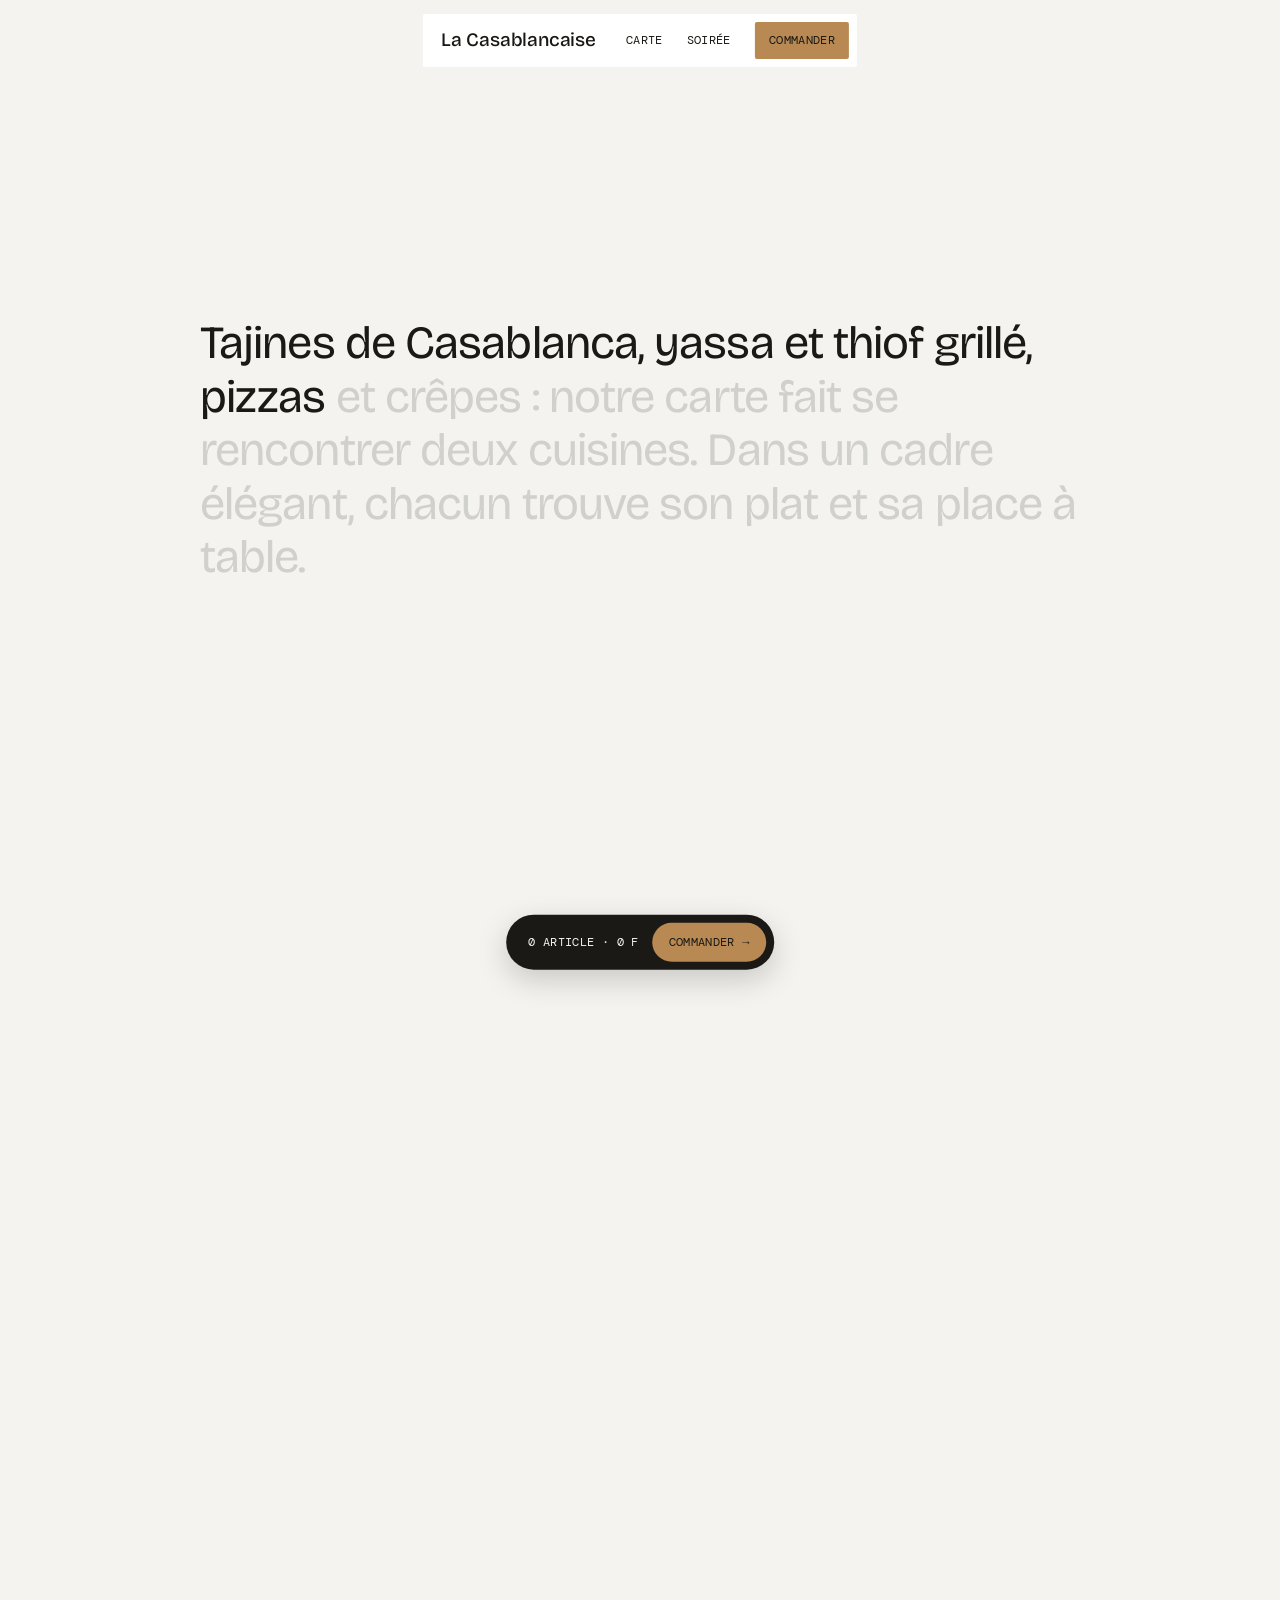
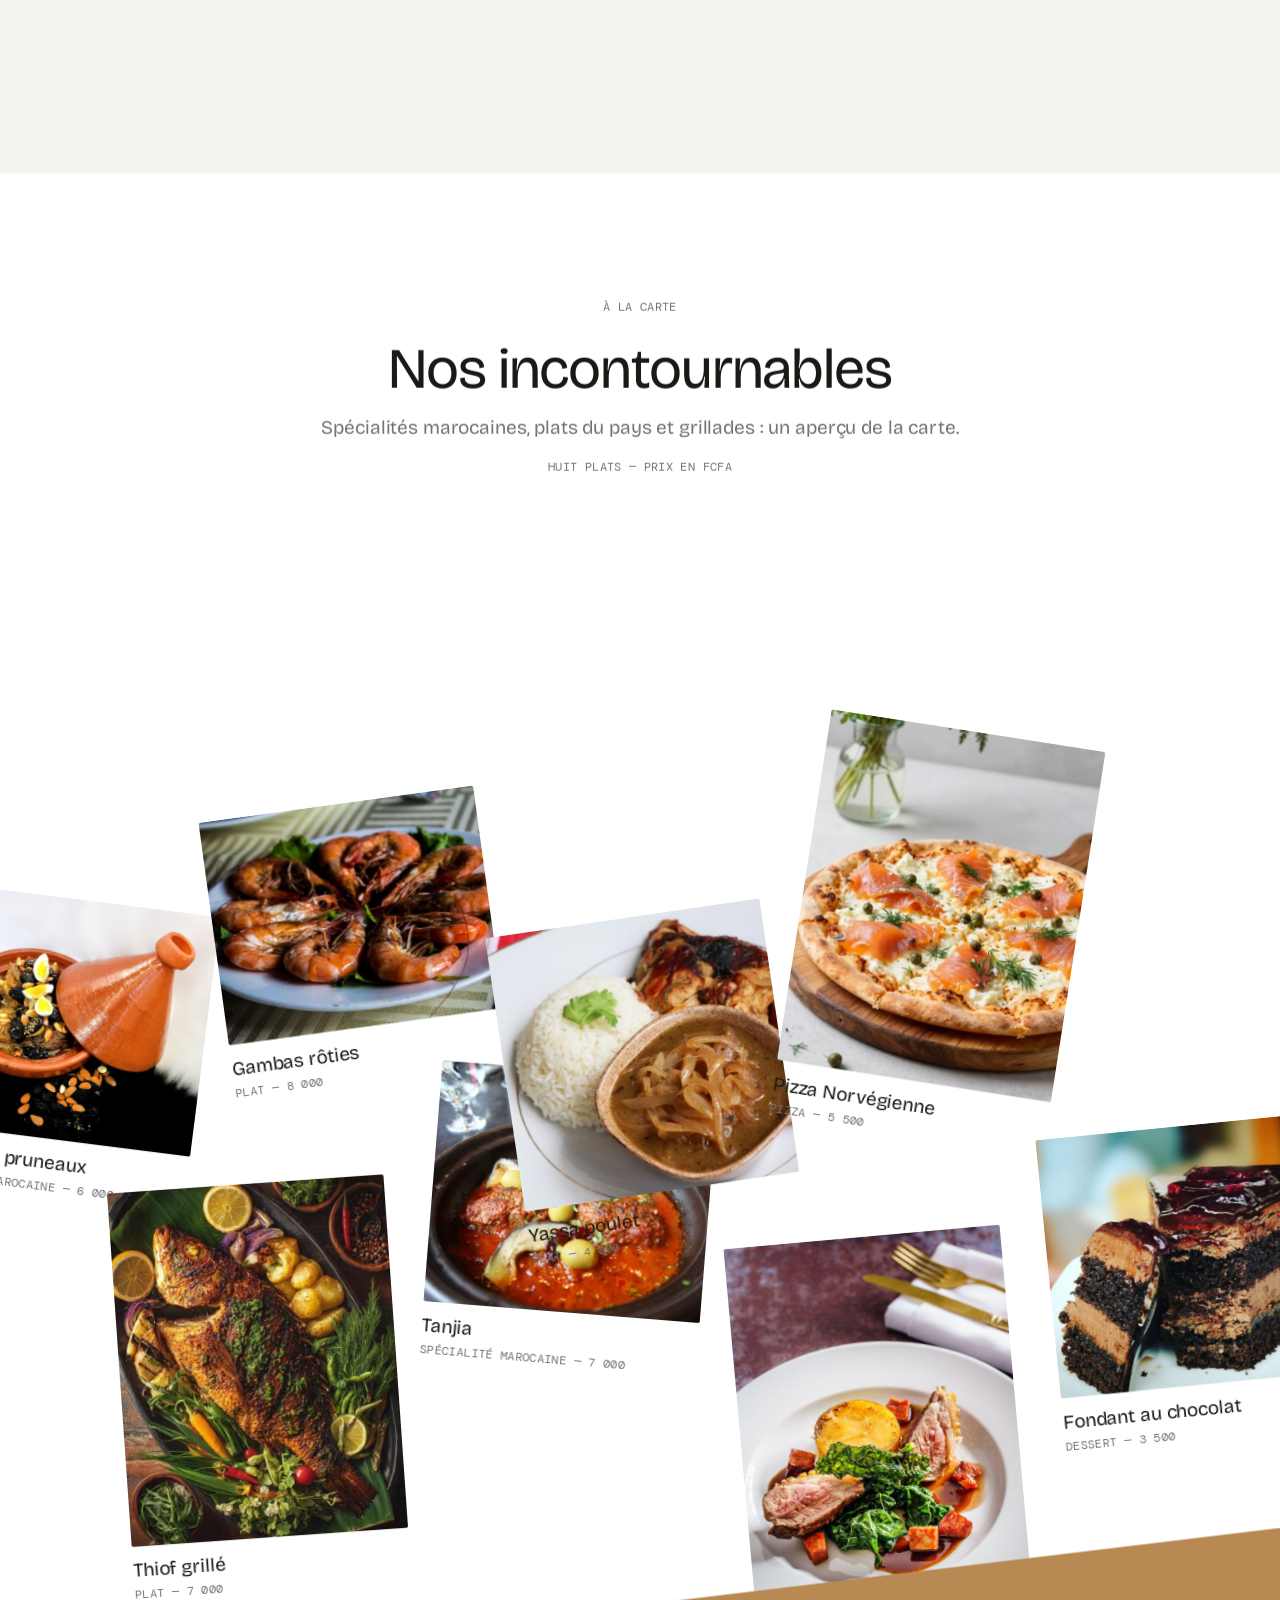
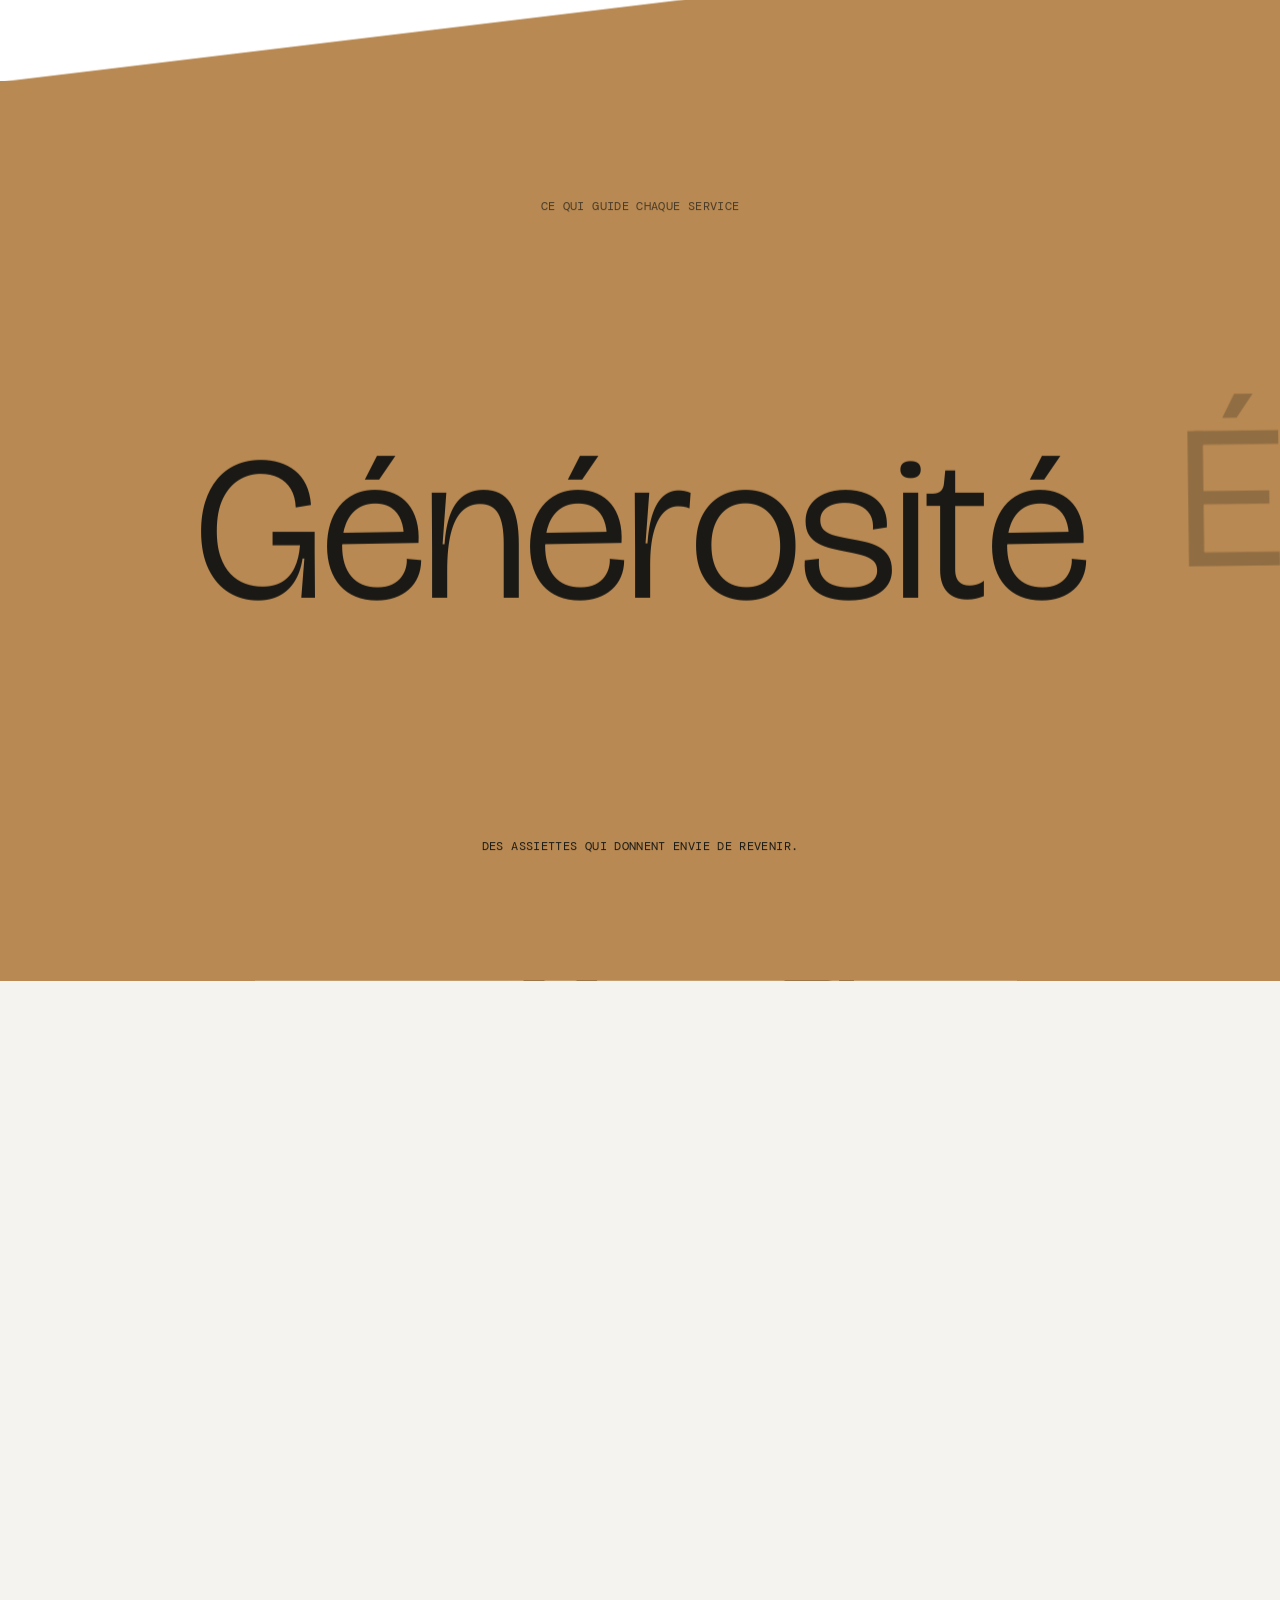
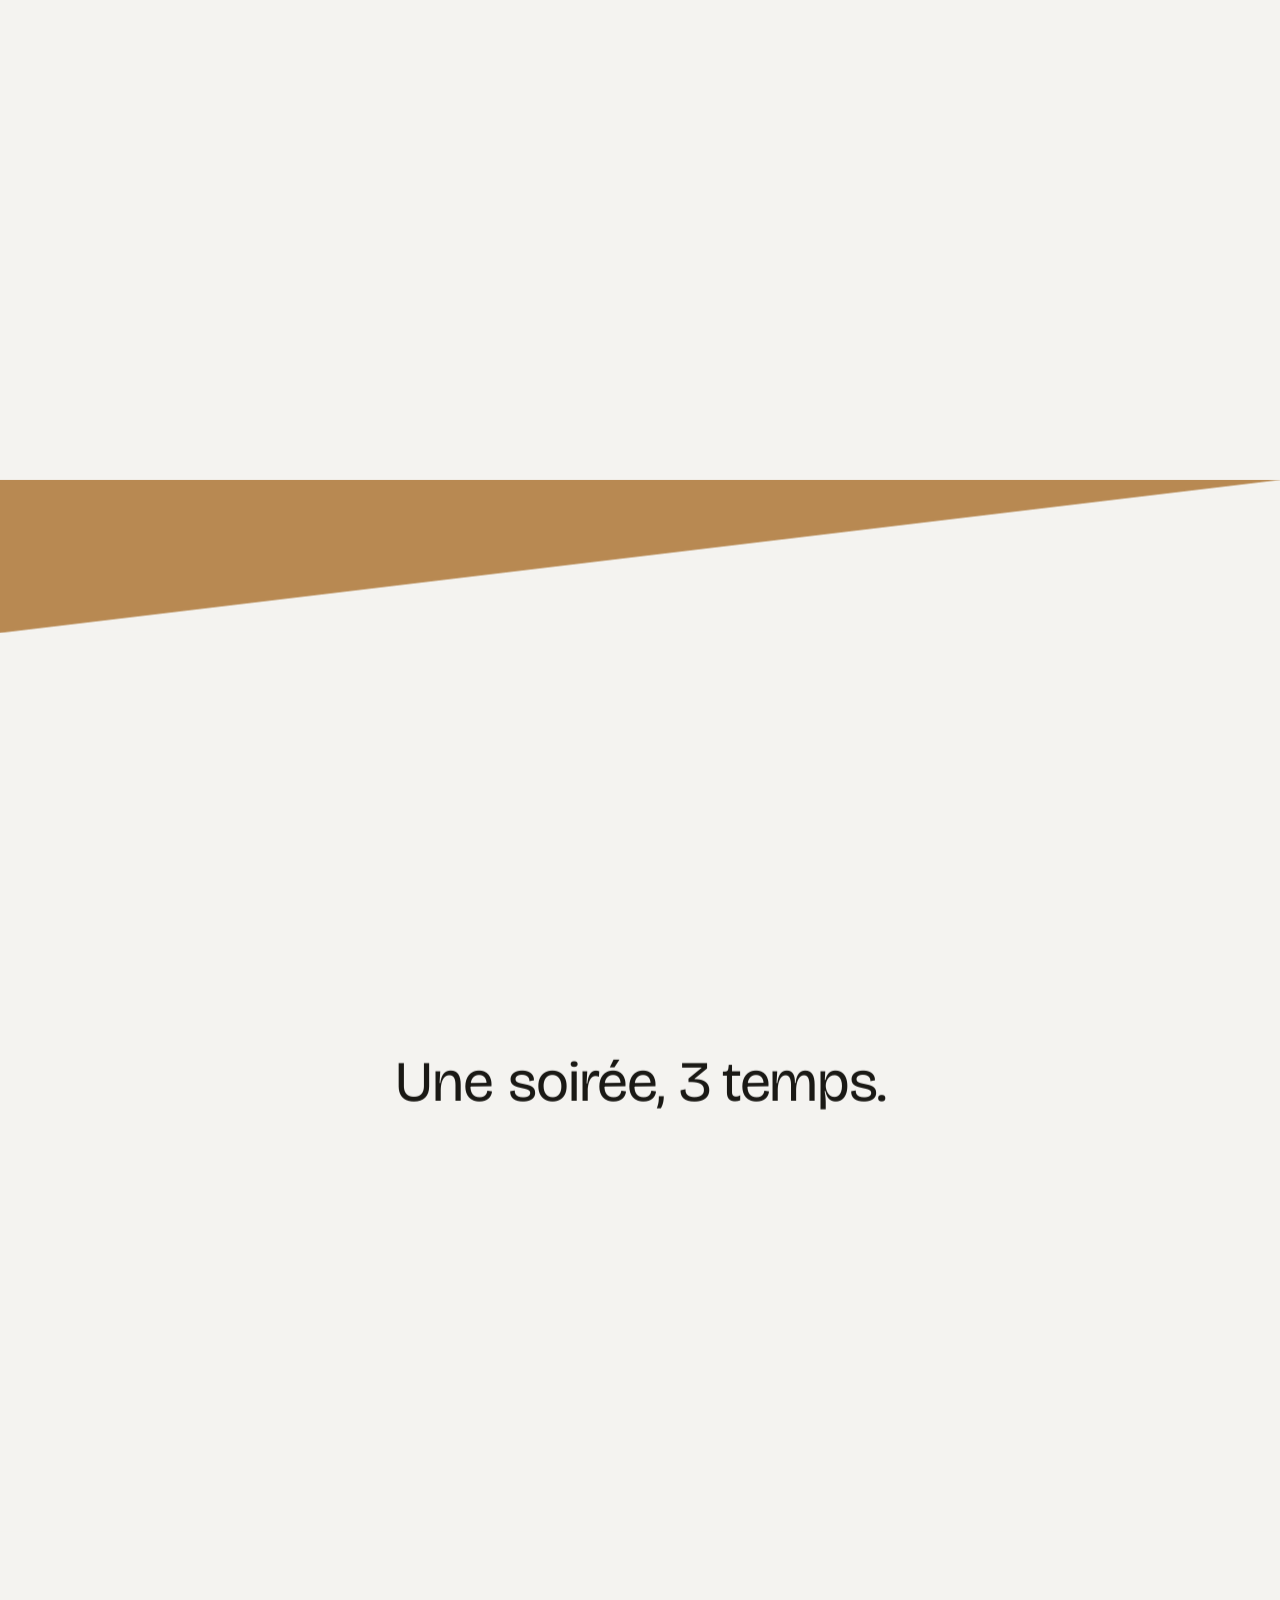
==== commit 1acad7a3: "Préparer la mise en ligne sur GitHub Pages URL absolues pour og:image et le JSON-LD, ajout de og:url" ====
--- a/index.html
+++ b/index.html
@@ -12,8 +12,8 @@
   <meta property="og:site_name" content="La Casablancaise">
   <meta property="og:title" content="La Casablancaise — Restaurant, Thiès">
   <meta property="og:description" content="Restaurant à Thiès : spécialités marocaines, cuisine sénégalaise, grillades, pizzas et crêpes, dans un cadre élégant. Commande en ligne, retrait sur place ou livraison.">
-  <!-- og:image doit être une URL absolue : remplacer par https://<domaine>/images/og.jpg une fois le site en ligne -->
-  <meta property="og:image" content="images/og.jpg">
+  <meta property="og:image" content="https://whiteglowdigital-ctrl.github.io/La-casablancaise/images/og.jpg">
+  <meta property="og:url" content="https://whiteglowdigital-ctrl.github.io/La-casablancaise/">
   <meta property="og:image:width" content="1200">
   <meta property="og:image:height" content="630">
   <meta property="og:image:alt" content="Une table dressée à La Casablancaise, Thiès">
@@ -23,7 +23,7 @@
     "@context": "https://schema.org",
     "@type": "Restaurant",
     "name": "La Casablancaise",
-    "image": "images/og.jpg",
+    "image": "https://whiteglowdigital-ctrl.github.io/La-casablancaise/images/og.jpg",
     "address": { "@type": "PostalAddress", "streetAddress": "183 Rue de Verdun", "addressLocality": "Thiès", "addressCountry": "SN" },
     "telephone": "+221764052386",
     "email": "contact@lacasablancaise.fr",
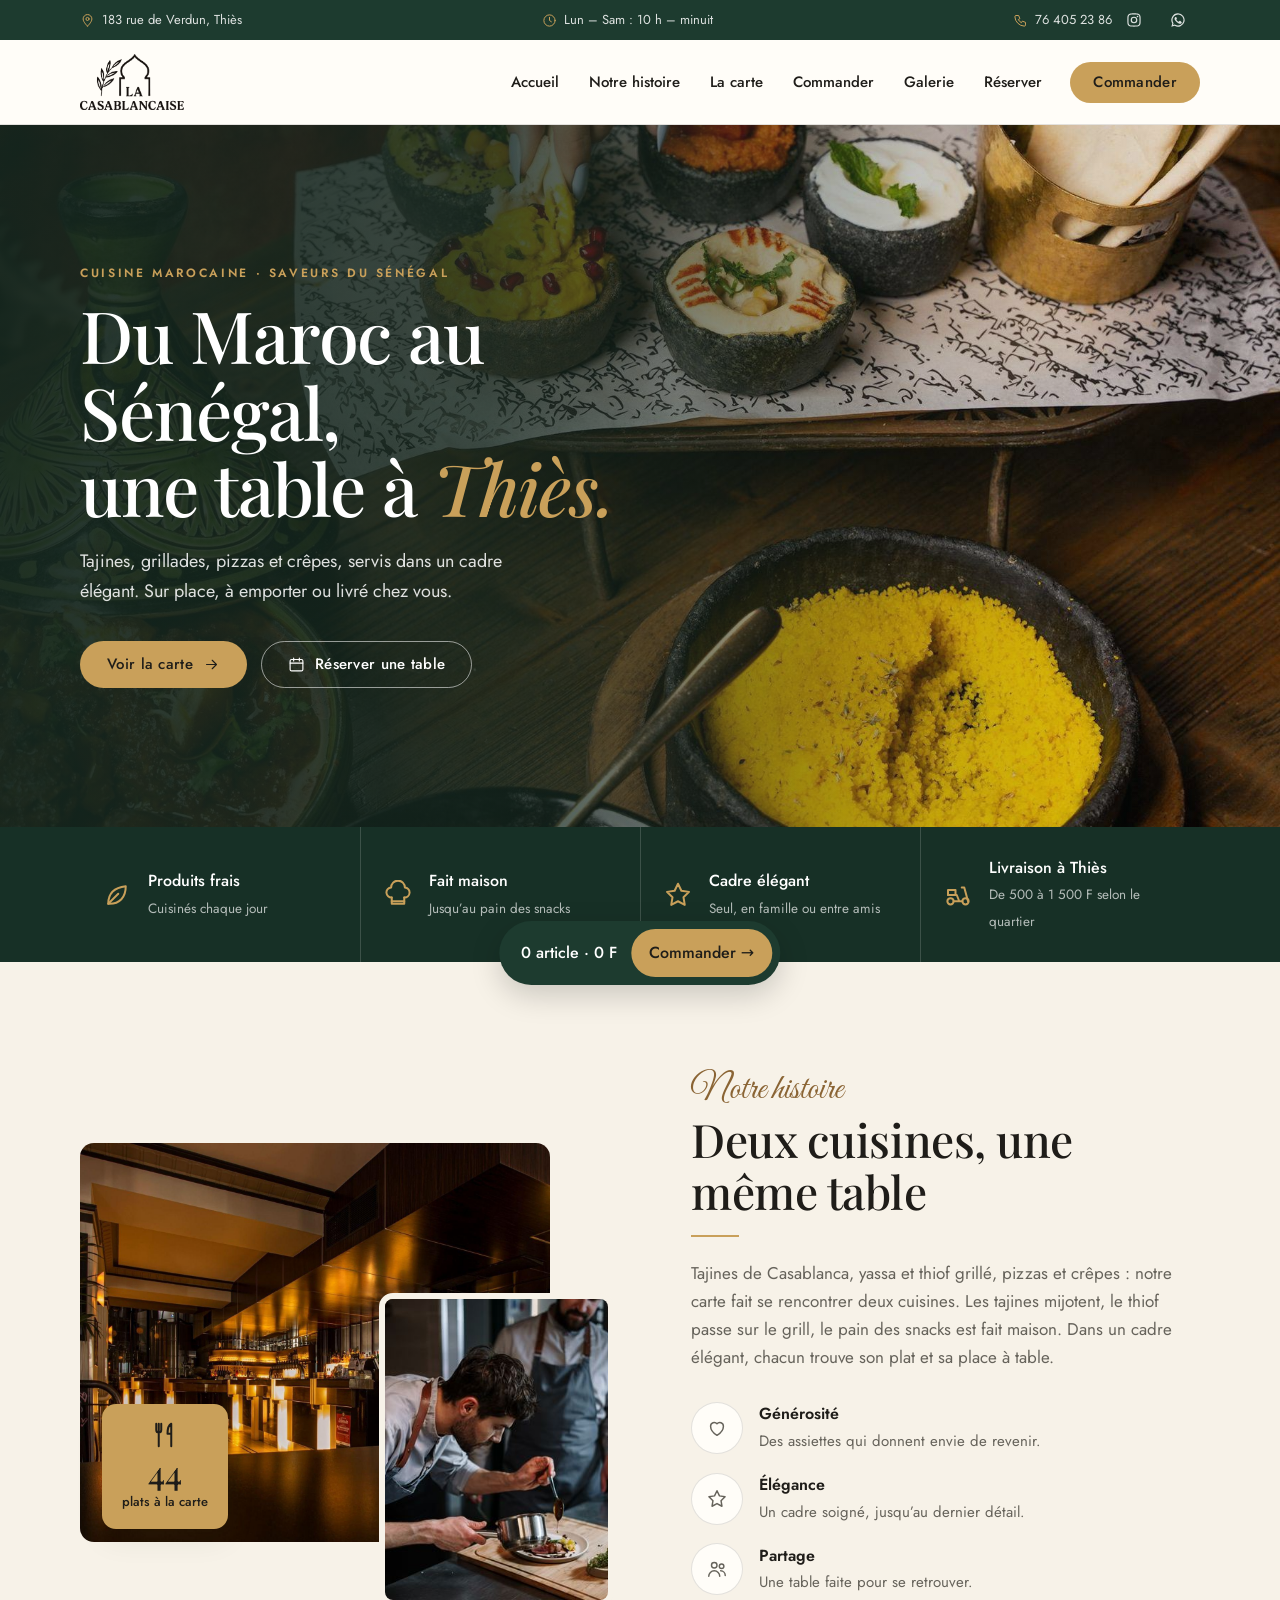
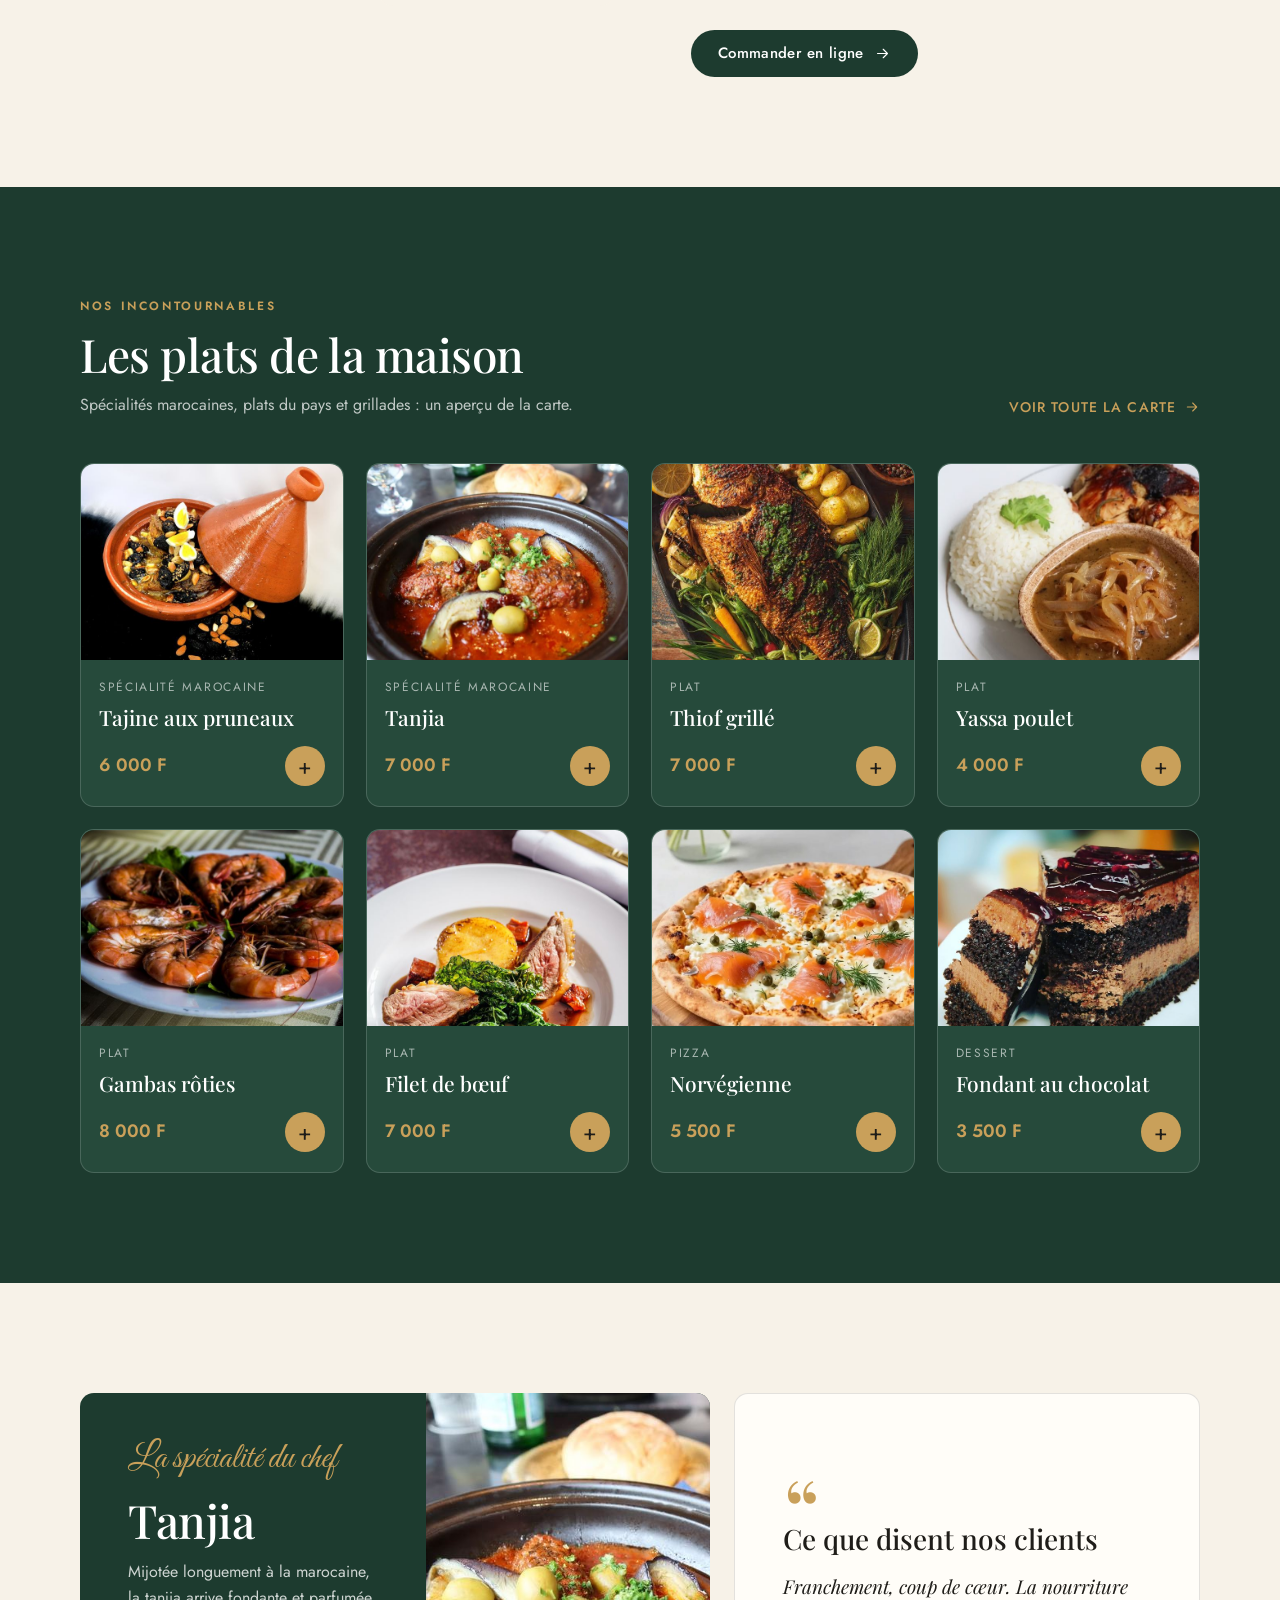
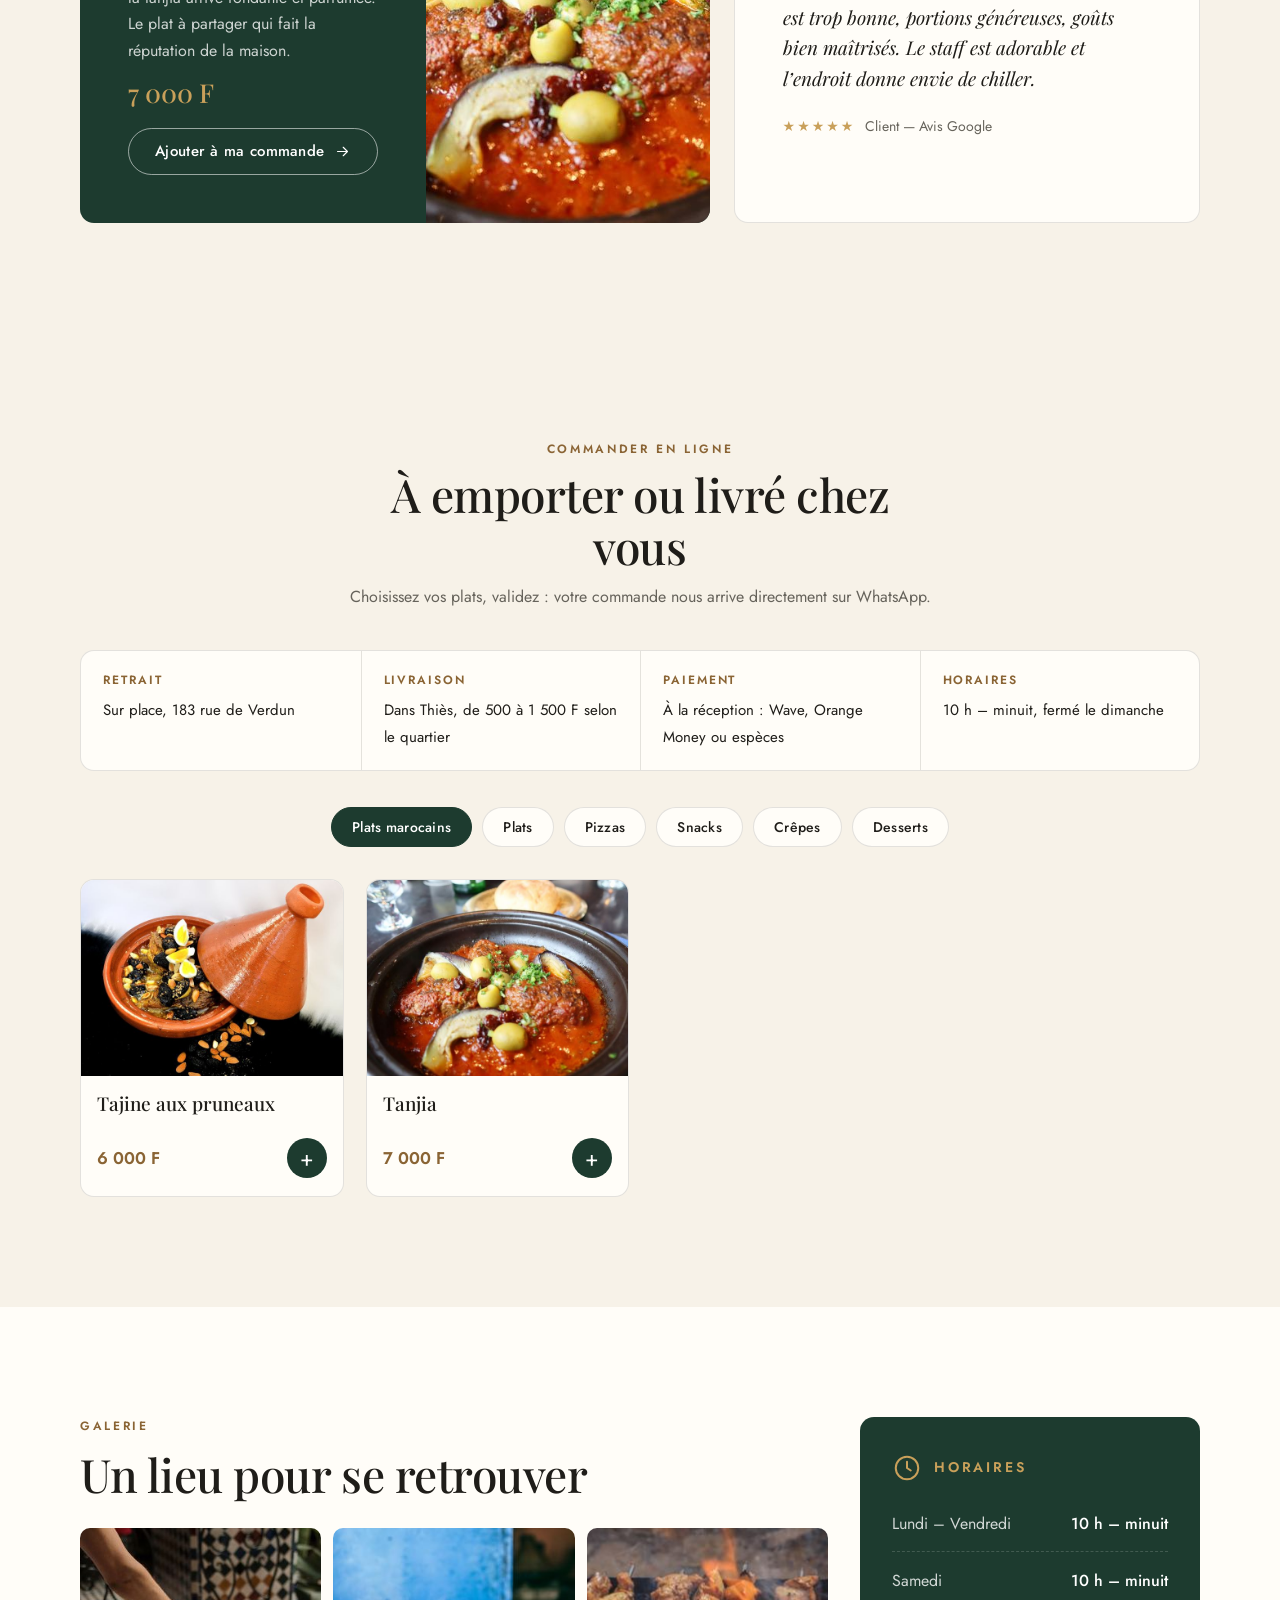
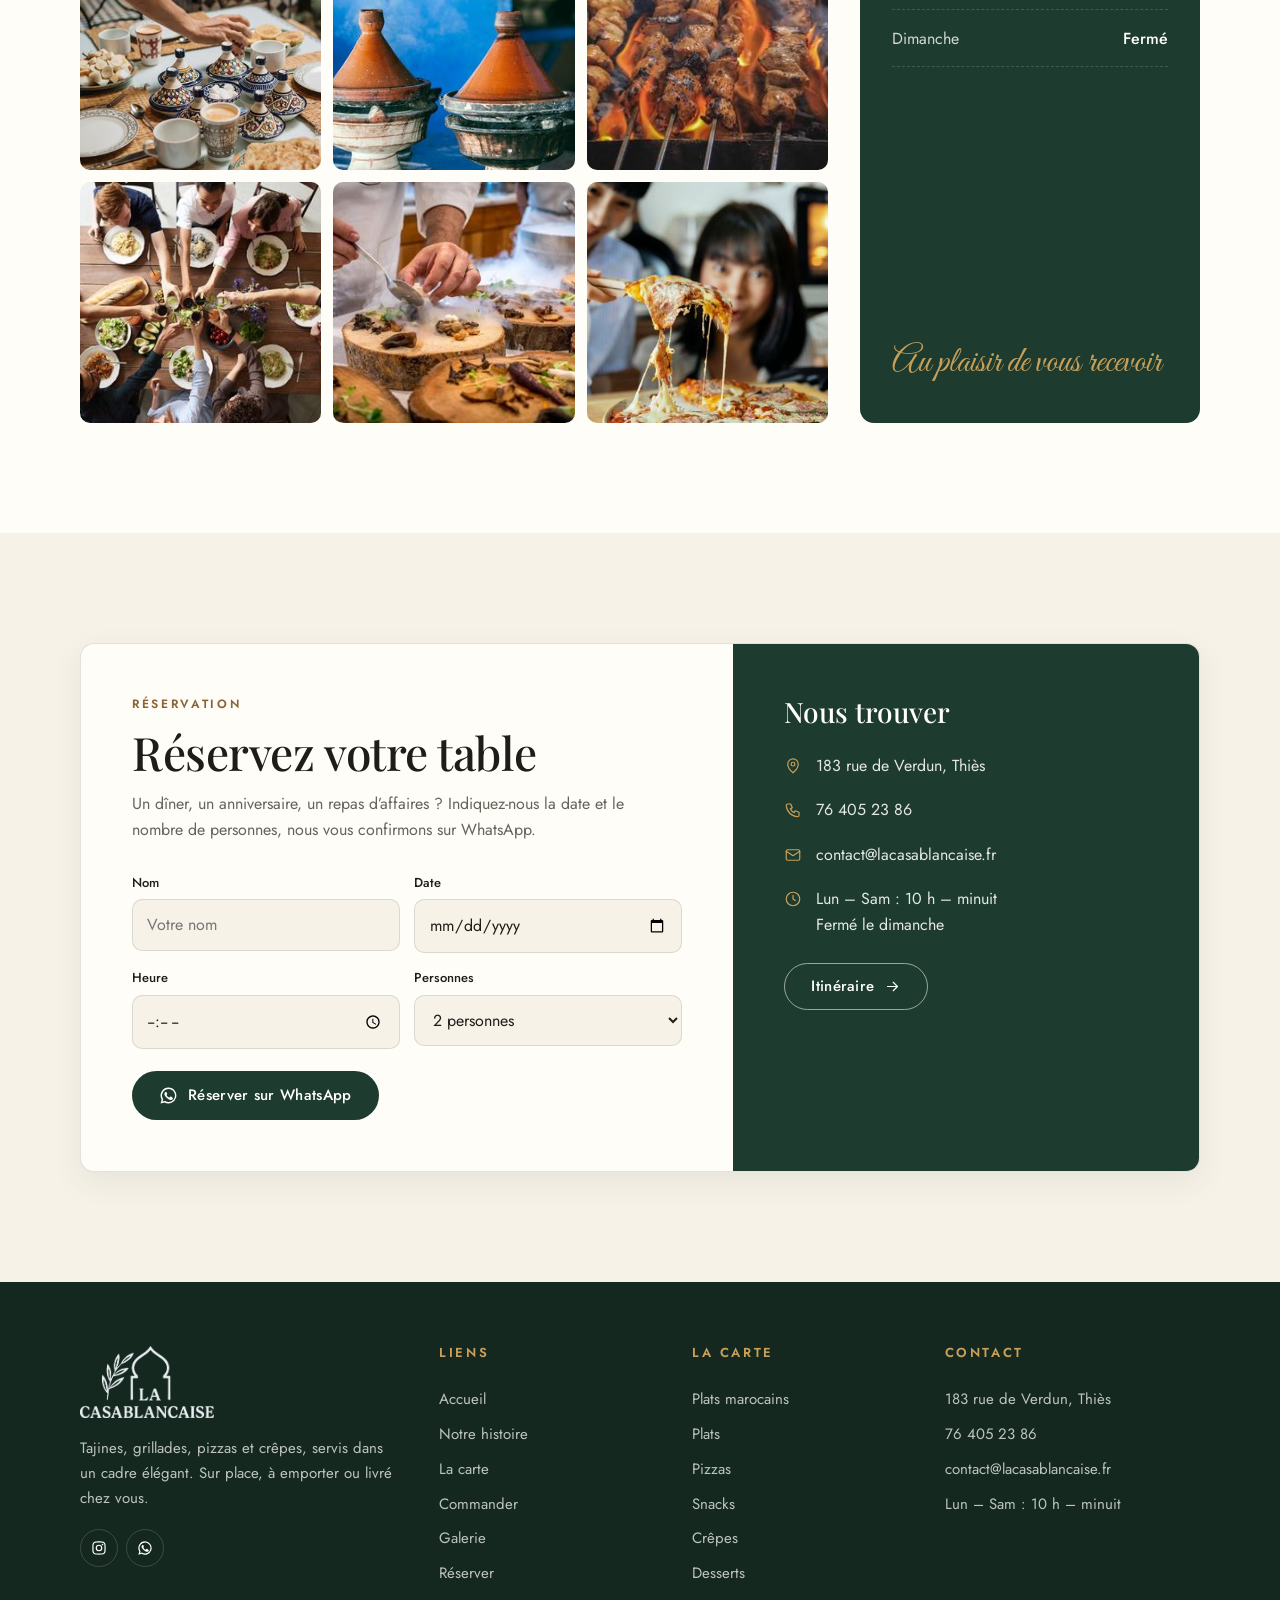
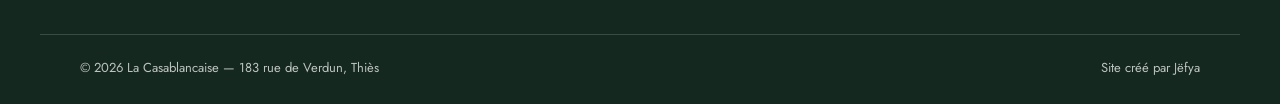
==== commit e5b6ca21: "Refonte du site : mise en page classique de restaurant, sans animations Nouveau design inspiré des m" ====
--- a/index.html
+++ b/index.html
@@ -6,7 +6,7 @@
   <!-- ─── SEO & partage : à adapter pour chaque client (voir README.md) ─── -->
   <title>La Casablancaise — Restaurant, Thiès</title>
   <meta name="description" content="Restaurant à Thiès : spécialités marocaines, cuisine sénégalaise, grillades, pizzas et crêpes, dans un cadre élégant. Commande en ligne, retrait sur place ou livraison.">
-  <meta name="theme-color" content="#f4f3f0">
+  <meta name="theme-color" content="#1d3b2f">
   <meta property="og:type" content="restaurant">
   <meta property="og:locale" content="fr_SN">
   <meta property="og:site_name" content="La Casablancaise">
@@ -38,213 +38,36 @@
   </script>
   <link rel="preconnect" href="https://fonts.googleapis.com">
   <link rel="preconnect" href="https://fonts.gstatic.com" crossorigin>
-  <link href="https://fonts.googleapis.com/css2?family=Bricolage+Grotesque:opsz,wght@12..96,300;12..96,400;12..96,500&family=DM+Mono:wght@400;500&display=swap" rel="stylesheet">
+  <link href="https://fonts.googleapis.com/css2?family=Playfair+Display:wght@400;500;600&family=Jost:wght@400;500;600&family=Great+Vibes&display=swap" rel="stylesheet">
   <link rel="icon" type="image/png" href="images/favicon.png">
   <link rel="apple-touch-icon" href="images/favicon.png">
   <link rel="stylesheet" href="styles.css">
   <link rel="stylesheet" href="commande.css">
 </head>
 <body>
+  <a class="skip" href="#carte">Aller à la carte</a>
 
-  <!-- ══════════ PRELOADER ══════════ -->
-  <div class="loader" id="loader" aria-hidden="true">
-    <div class="loader-inner">
-      <p class="loader-wordmark"></p>
-      <span class="loader-rule"><i id="loaderBar"></i></span>
-    </div>
-  </div>
+  <!-- Le contenu de chaque bloc est injecté par render.js à partir de content.js -->
+  <div class="topbar" id="topbar"></div>
+  <header class="header" id="header"></header>
 
-  <!-- ══════════ CONTENU ══════════ -->
-  <main class="smooth" id="smooth">
-
-    <!-- ═══ Tous les textes sont injectés par render.js depuis content.js ═══ -->
-
-    <!-- ─── SCÈNE 1 · HERO — nuage d'images → zoom sur l'image d'accroche ─── -->
-    <section class="scene s-hero" id="hero" data-pin="5">
-      <div class="pin">
-
-        <div class="floaters" aria-hidden="true">
-          <figure class="fl" style="--x:-4%;  --y:13%; --w:196px" data-d="0.55"><img src="images/f01.jpg" alt=""></figure>
-          <figure class="fl" style="--x:21%;   --y:3%; --w:142px" data-d="0.90"><img src="images/f02.jpg" alt=""></figure>
-          <figure class="fl" style="--x:40%;  --y:-8%; --w:232px" data-d="0.40"><img src="images/f03.jpg" alt=""></figure>
-          <figure class="fl" style="--x:63%;  --y:7%; --w:126px" data-d="0.75"><img src="images/f04.jpg" alt=""></figure>
-          <figure class="fl" style="--x:85%;  --y:1%; --w:208px" data-d="1.00"><img src="images/f05.jpg" alt=""></figure>
-          <figure class="fl" style="--x:-2%;  --y:45%; --w:116px" data-d="0.50"><img src="images/f06.jpg" alt=""></figure>
-          <figure class="fl" style="--x:94%;  --y:37%; --w:172px" data-d="0.70"><img src="images/f07.jpg" alt=""></figure>
-          <figure class="fl" style="--x:13%;  --y:71%; --w:248px" data-d="0.35"><img src="images/f08.jpg" alt=""></figure>
-          <figure class="fl" style="--x:44%;  --y:81%; --w:134px" data-d="0.85"><img src="images/f09.jpg" alt=""></figure>
-          <figure class="fl" style="--x:73%;  --y:64%; --w:188px" data-d="0.60"><img src="images/f10.jpg" alt=""></figure>
-        </div>
-
-        <div class="hero-copy">
-          <p class="hero-kicker mono" id="heroKicker"></p>
-          <h1 class="hero-title">
-            <span class="hero-line1" id="heroLine1"></span>
-            <span class="hero-line2" id="heroLine2">
-              <span class="hl"></span>
-              <span class="grow" id="grow1"><img src="images/hero.jpg" alt=""></span>
-              <span class="hl"></span>
-            </span>
-          </h1>
-        </div>
-
-        <!-- calque plein écran : titre blanc sur l'image -->
-        <div class="spot" id="spot" aria-hidden="true">
-          <h2 class="spot-intro" id="spotIntro"></h2>
-        </div>
-
-      </div>
-    </section>
-
-    <!-- ─── SCÈNE 2 · MANIFESTE (remplissage caractère par caractère) ─── -->
-    <section class="scene s-fill" id="manifeste" data-pin="3.5">
-      <div class="pin">
-        <p class="fill-text" id="fillText"></p>
-      </div>
-    </section>
-
-    <!-- ─── SCÈNE 3 · CARTE — plats phares en masonry parallaxe ─── -->
-    <section class="collection" id="carte">
-      <header class="coll-head">
-        <p class="mono ash"></p>
-        <h2 class="coll-title" id="collTitle"></h2>
-        <p class="coll-sub"></p>
-        <p class="mono ash"></p>
-      </header>
-
-      <div id="collGrid"></div>
-    </section>
-
-    <!-- ─── SCÈNE 4 · DEVISE — mots-clés géants sur bande d'accent ─── -->
-    <div class="band" id="valeurs">
-      <div class="diag to-accent" aria-hidden="true"></div>
-      <section class="scene s-motto" data-pin="4">
-        <div class="pin motto-pin">
-          <p class="motto-kicker mono" id="mottoKicker"></p>
-          <div class="motto-track" id="mottoTrack"></div>
-          <p class="motto-hint mono" id="mottoHint"></p>
-        </div>
-      </section>
-      <div class="diag from-accent" aria-hidden="true"></div>
-    </div>
-
-    <!-- ─── SCÈNE 5 · PROCESSUS — « Une soirée, 3 temps » ─── -->
-    <section class="scene s-night" id="soiree" data-pin="9">
-      <div class="pin">
-
-        <div class="night-line" id="nightLine">
-          <span class="hl nw" id="nw1"></span>
-          <span class="hl nw" id="nw2"></span>
-          <span class="grow" id="grow2"><img src="images/process.jpg" alt=""></span>
-          <span class="hl nw" id="nw3"></span>
-        </div>
-
-        <!-- compteur monumental : le numéro d'étape défile comme un odomètre -->
-        <div class="bignum" id="bigNum" aria-hidden="true"><span class="bignum-fixed">0</span><span class="bignum-roll"><span id="bigRoll"></span></span></div>
-
-        <!-- contenu de l'étape, à gauche -->
-        <div class="psteps" id="psteps"></div>
-
-        <p class="steps-cta" id="stepsCta">
-          <a href="#commande" data-nav id="stepsCtaLink"> <svg class="cta-oval" viewBox="0 0 100 100" preserveAspectRatio="none" aria-hidden="true"><path id="ctaOval" d="M50,6 C88,4 98,22 97,50 C96,82 76,96 49,95 C16,94 3,76 4,48 C5,18 20,7 50,6 Z"/></svg></a>
-        </p>
-
-        <!-- rideau de lames : essuie le plein écran SANS jamais dézoomer -->
-        <div class="wipe" id="nightWipe" aria-hidden="true"><span></span><span></span><span></span><span></span><span></span><span></span><span></span></div>
-
-      </div>
-    </section>
-
-    <!-- ─── SCÈNE 6 · AVIS CLIENT — citation, guillemets géants ─── -->
-    <section class="scene s-quote" id="temoignage" data-pin="3">
-      <div class="pin">
-        <div class="q-stack">
-          <span class="q-glyph" aria-hidden="true">“</span>
-          <blockquote class="q-block">
-            <p class="q-text" id="quoteText"></p>
-          </blockquote>
-          <div class="q-sign">
-            <span class="q-rule" aria-hidden="true"></span>
-            <div class="q-sign-row" id="quoteAuthorWrap">
-              <p class="q-name" id="quoteAuthor"></p>
-              <p class="q-ctx mono ash" id="figKicker"></p>
-              <p class="q-fig" id="bigFigure"><span class="fig-pre" id="figPre"></span><span class="fig-val" id="figVal">0</span><span class="fig-unit" id="figUnit"></span></p>
-            </div>
-          </div>
-        </div>
-      </div>
-    </section>
-
-    <!-- ─── SCÈNE 7 · PHRASES FINALES + TRAÎNÉE D'IMAGES SOUS LA SOURIS ─── -->
-    <section class="scene s-final" id="final" data-pin="2.6">
-      <div class="pin">
-        <p class="final-text">
-          <span class="fs" id="fs1"></span>
-          <span class="fs" id="fs2"></span>
-          <span class="fs" id="fs3"></span><br>
-          <span class="fs" id="fs4"></span>
-        </p>
-
-        <!-- réserve d'images pour la traînée sous la souris -->
-        <div class="trail" id="trail" aria-hidden="true">
-          <img src="images/t01.jpg" style="--tw:150px" alt="" decoding="async">
-          <img src="images/t02.jpg" style="--tw:190px" alt="" decoding="async">
-          <img src="images/t03.jpg" style="--tw:120px" alt="" decoding="async">
-          <img src="images/t04.jpg" style="--tw:200px" alt="" decoding="async">
-          <img src="images/t05.jpg" style="--tw:96px" alt="" decoding="async">
-          <img src="images/t06.jpg" style="--tw:170px" alt="" decoding="async">
-          <img src="images/t07.jpg" style="--tw:34px" alt="" decoding="async">
-          <img src="images/t08.jpg" style="--tw:140px" alt="" decoding="async">
-          <img src="images/t09.jpg" style="--tw:200px" alt="" decoding="async">
-          <img src="images/t10.jpg" style="--tw:110px" alt="" decoding="async">
-          <img src="images/t11.jpg" style="--tw:28px" alt="" decoding="async">
-          <img src="images/t12.jpg" style="--tw:160px" alt="" decoding="async">
-          <img src="images/t13.jpg" style="--tw:130px" alt="" decoding="async">
-          <img src="images/t14.jpg" style="--tw:180px" alt="" decoding="async">
-          <img src="images/t15.jpg" style="--tw:40px" alt="" decoding="async">
-          <img src="images/t16.jpg" style="--tw:150px" alt="" decoding="async">
-          <img src="images/t17.jpg" style="--tw:120px" alt="" decoding="async">
-          <img src="images/t18.jpg" style="--tw:200px" alt="" decoding="async">
-          <img src="images/t19.jpg" style="--tw:100px" alt="" decoding="async">
-          <img src="images/t20.jpg" style="--tw:170px" alt="" decoding="async">
-        </div>
-      </div>
-    </section>
-
-    <!-- ─── SCÈNE 8 · COMMANDE EN LIGNE (construite par commande.js) ─── -->
-    <section class="order" id="commande" aria-label="Commander en ligne"></section>
-
-    <!-- ─── FOOTER ─── -->
-    <footer class="footer" id="contact">
-      <img class="footer-logo reveal" src="images/logo.png" alt="" width="633" height="341">
-      <p class="footer-kicker mono ash reveal"></p>
-      <a class="footer-mail reveal" href="#"><span class="footer-mail-text"></span></a>
-      <p class="footer-reassurance mono ash reveal"></p>
-      <h2 class="footer-name" id="footerName"></h2>
-      <div class="footer-bottom">
-        <p class="mono ash"></p>
-        <p class="mono"></p>
-        <p class="mono ash"></p>
-      </div>
-    </footer>
-
+  <main>
+    <section class="hero" id="accueil"></section>
+    <div class="features" id="features"></div>
+    <section class="about section" id="histoire"></section>
+    <section class="signature section" id="carte"></section>
+    <section class="special section" id="special"></section>
+    <!-- construite par commande.js -->
+    <section class="order section" id="commande" aria-label="Commander en ligne"></section>
+    <section class="gallery section" id="galerie"></section>
+    <section class="reservation section" id="reservation"></section>
   </main>
 
-  <!-- ══════════ CHROME FIXE — barre flottante en haut ══════════ -->
+  <footer class="footer" id="footer"></footer>
 
-  <header class="dock" id="dock">
-    <a class="dock-wordmark" href="#hero" data-nav></a>
-    <nav class="dock-nav" aria-label="Navigation principale">
-      <a class="dock-link mono" href="#carte" data-nav></a>
-      <a class="dock-link mono" href="#soiree" data-nav data-landing="0.8"></a>
-    </nav>
-    <a class="dock-cta mono" href="#commande" data-nav></a>
-  </header>
-
-  <!-- données client, puis moteur (l'ordre compte) -->
+  <!-- ordre de chargement : données → rendu → module de commande -->
   <script src="content.js"></script>
   <script src="render.js"></script>
   <script src="commande.js"></script>
-  <script src="app.js"></script>
 </body>
 </html>
--- a/styles.css
+++ b/styles.css
@@ -1,874 +1,293 @@
 /* ═══════════════════════════════════════════════════════════
-   STYLES DU SITE — moteur visuel partagé (base Jëfya)
-   Pour un nouveau client, seuls les tokens :root changent
-   (couleurs, accent, polices). Le reste ne se modifie pas.
-   Le thème se choisit par <html data-theme="dark"> (light par
-   défaut) ; l'accent par --accent / --accent-ink.
+   STYLES DU SITE — styles.css
+   Pour un nouveau client : changer seulement les couleurs et
+   polices du bloc :root.
    ═══════════════════════════════════════════════════════════ */
-
 :root {
-  /* ═══ THÈME LIGHT (défaut) — surcharge dark plus bas ═══ */
-  --ink-rgb: 26, 25, 21;          /* composantes RGB du texte (pour les rgba) */
-  --bone: #f4f3f0;                /* toile de fond */
-  --ink: #1a1915;                 /* texte principal */
-  --ash: #6f737a;                 /* texte secondaire (contraste AA sur fond clair) */
-  --white: #ffffff;               /* surfaces élevées (header, panneau, tuiles) */
-
-  /* ═══ ACCENT — les 2 seules variables à changer pour une autre couleur ═══ */
-  --accent: #b88952;                /* accent (bouton CTA, bande devise, éléments accent) */
-  --accent-ink: #1a1915;            /* texte posé SUR l'accent */
-  --accent-text: #8a6434;          /* accent utilisé comme couleur de texte (contraste AA) */
-
-  --ink-faint: rgba(var(--ink-rgb), 0.16);
-
-  --sans: 'Bricolage Grotesque', ui-sans-serif, system-ui, sans-serif;
-  --geo: var(--sans);
-  --mono: 'DM Mono', ui-monospace, SFMono-Regular, Menlo, monospace;
-
-  --t-heading: clamp(34px, 4.6vw, 57px);
-  --radius: 2px;
-  --gutter: clamp(20px, 4vw, 64px);
-
-  --ease-out: cubic-bezier(0.19, 1, 0.22, 1);
-  --ease-inout: cubic-bezier(0.77, 0, 0.175, 1);
-}
-
-/* ═══ THÈME DARK — activé par <html data-theme="dark"> ═══ */
-html[data-theme="dark"] {
-  --ink-rgb: 242, 241, 236;
-  --bone: #141311;
-  --ink: #f2f1ec;
-  --ash: #8f938f;
-  --white: #201f1c;
-  --ink-faint: rgba(var(--ink-rgb), 0.16);
-}
-
-*, *::before, *::after { margin: 0; padding: 0; box-sizing: border-box; }
-html { scroll-behavior: auto; }
+  --green: #1d3b2f;          /* couleur principale (bandeaux sombres, boutons) */
+  --green-2: #264a3b;        /* variante plus claire (cartes sur fond vert) */
+  --gold: #c9a05a;           /* accent (boutons, détails) */
+  --gold-text: #8a6434;      /* accent utilisé comme texte sur fond clair (contraste AA) */
+  --cream: #f7f2e8;          /* fond des sections claires */
+  --paper: #fffdf8;          /* cartes, en-tête */
+  --ink: #1f1d19;            /* texte principal */
+  --ash: #66635b;            /* texte secondaire */
+  --line: rgba(31, 29, 25, .12);
+  --line-light: rgba(255, 255, 255, .16);
+
+  --serif: 'Playfair Display', Georgia, 'Times New Roman', serif;
+  --sans: 'Jost', ui-sans-serif, system-ui, -apple-system, 'Segoe UI', sans-serif;
+  --script: 'Great Vibes', 'Brush Script MT', cursive;
+
+  --wrap: 1200px;
+  --gutter: clamp(16px, 4vw, 40px);
+  --radius: 14px;
+  --shadow: 0 10px 30px rgba(29, 59, 47, .08);
+  --header-h: 84px;
+
+  /* tokens lus par commande.css */
+  --white: var(--paper);
+  --bone: var(--cream);
+  --accent: var(--gold);
+  --accent-ink: var(--ink);
+  --accent-text: var(--gold-text);
+  --ink-faint: var(--line);
+  --mono: var(--sans);
+  --ease-out: cubic-bezier(.2, .8, .2, 1);
+}
+
+*, *::before, *::after { box-sizing: border-box; }
+html { scroll-behavior: smooth; -webkit-text-size-adjust: 100%; }
 body {
-  background: var(--bone);
-  color: var(--ink);
-  font-family: var(--sans);
-  font-weight: 400;
-  font-size: 19px;
-  letter-spacing: -0.007em;
-  line-height: 1.3;
-  overflow-x: hidden;
-  -webkit-font-smoothing: antialiased;
-}
-img { display: block; max-width: 100%; border-radius: var(--radius); }
-ul { list-style: none; }
+  margin: 0; background: var(--cream); color: var(--ink);
+  font: 400 16px/1.65 var(--sans);
+  -webkit-font-smoothing: antialiased; overflow-x: hidden;
+}
+img { max-width: 100%; display: block; }
 a { color: inherit; text-decoration: none; }
-h1, h2, h3 { font-weight: 400; }
-
-.mono {
-  font-family: var(--mono);
-  font-size: 12px;
-  letter-spacing: 0.03em;
-  line-height: 1.4;
-  text-transform: uppercase;
-  font-weight: 400;
-}
-.ash { color: var(--ash); }
-
-/* ═══════════ SMOOTH WRAPPER ═══════════ */
-body.is-smooth .smooth {
-  position: fixed;
-  top: 0; left: 0;
-  width: 100%;
-  will-change: transform;
-}
-
-/* ═══════════ PRELOADER ═══════════ */
-/* preloader : le nom + un trait qui se remplit. À la fin le voile
-   s'efface et le nom REJOINT sa place dans le dock — la page ne se
-   substitue pas au loader, elle en sort. */
-.loader {
-  position: fixed; inset: 0;
-  z-index: 200;
-  display: flex; align-items: center; justify-content: center;
-}
-.loader::before {
-  content: ''; position: absolute; inset: 0;
-  background: var(--bone);
-  transition: opacity .75s var(--ease-inout);
-}
-.loader.done { pointer-events: none; }
-.loader.done::before { opacity: 0; }
-.loader-inner {
-  position: relative;
-  display: flex; flex-direction: column; align-items: center; gap: 20px;
-}
-.loader-wordmark {
-  font-size: 23px; letter-spacing: -0.007em; font-weight: 500;
-  transform-origin: center center;
-  transition: transform .9s var(--ease-inout);
-  will-change: transform;
-}
-/* posé : le nom du loader s'efface pendant que le dock se révèle, sur la
-   MÊME durée et au même endroit — un fondu croisé, jamais une bascule
-   sèche ni un instant sans nom à l'écran */
-.loader-wordmark.landed { opacity: 0; transition: opacity .32s var(--ease-out); }
-.loader-rule {
-  display: block; width: 128px; height: 1px;
-  background: var(--ink-faint); overflow: hidden;
-  transition: opacity .3s var(--ease-out), transform .5s var(--ease-inout);
-}
-.loader.done .loader-rule { opacity: 0; transform: scaleX(0.4); }
-.loader-rule i {
-  display: block; width: 100%; height: 100%;
-  background: var(--ink);
-  transform: scaleX(0); transform-origin: left;
-}
-/* pendant le relais le dock est déjà à sa place, simplement invisible :
-   il ne descend pas en même temps que le wordmark vole vers lui. */
-body.handoff .dock {
-  transform: translate(-50%, 0);
-  opacity: 0;
-  transition: none;
-}
-
-/* ═══════════ SCÈNES (pin émulé) ═══════════ */
-.scene { position: relative; }
-.scene .pin {
-  height: 100vh;
-  position: relative;
-  overflow: hidden;
-  will-change: transform;
-}
-
-/* ═══════════ RÉVÉLATIONS GÉNÉRIQUES ═══════════ */
-.reveal {
-  opacity: 0; transform: translateY(24px);
-  transition: opacity 1s var(--ease-out), transform 1s var(--ease-out);
-  transition-delay: calc(var(--i, 0) * 90ms);
-}
-.reveal.in-view { opacity: 1; transform: translateY(0); }
-
-/* ═══════════ S1 · HERO ═══════════ */
-.s-hero .pin { background: var(--bone); }
-
-.floaters { position: absolute; inset: 0; z-index: 1; }
-.fl {
-  position: absolute;
-  left: var(--x); top: var(--y);
-  width: var(--w);
-  overflow: hidden;
-  border-radius: var(--radius);
-  will-change: transform;
-  clip-path: inset(100% 0 0 0);
-  transition: clip-path 1.2s var(--ease-inout);
-  transition-delay: calc(var(--fi, 0) * 90ms + .15s);
-}
-.fl img { width: 100%; height: auto; transform: scale(1.3); transition: transform 1.7s var(--ease-out); transition-delay: calc(var(--fi, 0) * 90ms + .15s); }
-body.is-ready .fl { clip-path: inset(0 0 0 0); }
-body.is-ready .fl img { transform: scale(1); }
-
-.hero-copy {
-  position: absolute; inset: 0;
-  display: flex; flex-direction: column;
-  align-items: center; justify-content: center;
-  z-index: 2;
-  text-align: center;
-  pointer-events: none;
-}
-.hero-kicker { margin-bottom: 28px; will-change: opacity; }
-.hero-title { font-size: var(--t-heading); letter-spacing: -0.02em; line-height: 1.12; font-weight: 400; }
-.hero-line1 { display: block; will-change: opacity; }
-.hero-line2 {
-  display: flex; align-items: center; justify-content: center;
-  white-space: nowrap;
-}
-.hero-line2 .hl { flex: 0 0 auto; }
-
-/* image qui naît puis grandit dans le texte */
-.grow {
-  display: block; flex: 0 0 auto;
-  overflow: hidden;
-  border-radius: var(--radius);
-  width: 0; height: 0;
-  will-change: width, height;
-  position: relative;
-}
-.grow img {
-  position: absolute; top: 50%; left: 50%;
-  transform: translate(-50%, -50%);
-  width: 100vw; height: 100vh;
-  object-fit: cover;
-  border-radius: 0;
-  max-width: none;
-}
-
-/* calque plein écran : titre blanc sur l’image d’accroche */
-.spot { position: absolute; inset: 0; z-index: 4; pointer-events: none; }
-.spot-intro {
-  position: absolute; top: 44%; left: 0;
-  width: 100%;
-  text-align: center;
-  color: #ffffff;
-  font-size: var(--t-heading); letter-spacing: -0.02em;
-  white-space: nowrap;
-}
-.spot-intro span { display: inline-block; will-change: opacity, transform; opacity: 0; }
-/* ═══════════ S2 · MANIFESTE ═══════════ */
-.s-fill .pin {
-  background: var(--bone);
-  display: flex;
-  align-items: center;
-  justify-content: center;
-}
-.fill-text {
-  width: min(880px, 74vw);
-  font-size: clamp(28px, 3.6vw, 52px);
-  letter-spacing: -0.02em; line-height: 1.16;
-  text-align: left;
-}
-.fill-text .fc { color: var(--ink-faint); transition: color .25s linear; }
-.fill-text .fc.on { color: var(--ink); }
-.fill-text.greyed .fc { color: rgba(var(--ink-rgb), 0.34); transition: color .6s; }
-
-.boxed { position: relative; white-space: nowrap; }
-.box-svg { position: absolute; inset: -0.22em -0.35em; width: calc(100% + 0.7em); height: calc(100% + 0.44em); overflow: visible; }
-.box-svg path {
-  fill: none; stroke: var(--ink); stroke-width: 1.2;
-  vector-effect: non-scaling-stroke;
-}
-.fill-text.greyed .box-svg path { stroke: var(--ink-faint); transition: stroke .6s; }
-
-/* ═══════════ S3 · SÉLECTION ═══════════ */
-.collection {
-  position: relative;
-  background: var(--white);
-  padding: 14vh var(--gutter) 30vh;
-  margin-top: -100vh; /* recouvre le manifeste grisé SUR PLACE, pendant son épinglage */
-  z-index: 2;
-  overflow: visible;
-}
-.coll-head { text-align: center; margin-bottom: 10vh; position: relative; z-index: 1; }
-.coll-title { font-size: var(--t-heading); letter-spacing: -0.02em; margin: 16px 0 10px; }
-.coll-sub { color: var(--ash); margin-bottom: 18px; }
-.coll-grid {
-  display: grid;
-  grid-template-columns: repeat(4, 1fr);
-  gap: clamp(14px, 1.8vw, 28px);
-  align-items: start;
-  position: relative; z-index: 2;
-}
-.col { display: grid; gap: clamp(44px, 5vw, 84px); will-change: transform; }
-.col:nth-child(2) { margin-top: 14vh; }
-.col:nth-child(3) { margin-top: 4vh; }
-.col:nth-child(4) { margin-top: 9vh; }
-.card { position: relative; }
-.card-img { position: relative; overflow: hidden; border-radius: var(--radius); }
-.card-img img { width: 100%; transition: transform .9s var(--ease-out); }
-.card:hover .card-img img { transform: scale(1.045); }
-.card figcaption { margin-top: 12px; font-size: 19px; letter-spacing: -0.007em; }
-.card figcaption .mono { display: block; color: var(--ash); margin-top: 3px; }
-
-/* carte vedette : voyage du centre du titre vers sa case */
-#featuredCard { will-change: transform; position: relative; z-index: 3; }
-
-/* ═══════════ S3bis · FEATURES BENTO ═══════════ */
-/* VRAI bento : 4 tuiles de tailles CONTRASTÉES, jamais 4 cases égales
-   (une grille régulière n'est pas un bento). 3 colonnes, 4 rangées :
-   une grande, une haute, une haute, une grande — en diagonale.
-   Toutes couvrent 2 rangées : aucune tuile écrasée en bandeau. */
-.bento-grid {
-  display: grid;
-  grid-template-columns: repeat(3, 1fr);
-  grid-auto-rows: minmax(230px, 31vh);
-  gap: clamp(12px, 1.4vw, 20px);
-  position: relative; z-index: 2;
-}
-.b-big  { grid-column: span 2; grid-row: span 2; }
-.b-tall { grid-column: span 1; grid-row: span 2; }
-.bento-grid .card {
-  background: var(--white);
-  border: 1px solid rgba(var(--ink-rgb), 0.08);
-  border-radius: var(--radius);
-  padding: 12px 12px 16px;
-  display: flex; flex-direction: column;
-  overflow: hidden;
-}
-.bento-grid .card-img { flex: 1; min-height: 0; }
-.bento-grid .card-img img { width: 100%; height: 100%; object-fit: cover; }
-.bento-grid figcaption { margin-top: 12px; }
-
-/* ═══════════ S4 · BANDE LIME ═══════════ */
-.band { position: relative; z-index: 3; margin-top: -20vh; }
-.diag { height: 12vw; position: relative; margin: -1px 0; }
-.to-accent   { background: linear-gradient(to bottom right, transparent 49.7%, var(--accent) 50.3%); }
-.from-accent { background: linear-gradient(to bottom right, var(--accent) 49.7%, transparent 50.3%); }
-/* ═══════════ 5 · DEVISE — train de mots-clés (scène épinglée) ═══════════ */
-.s-motto .pin { background: var(--accent); overflow: hidden; }
-.motto-kicker {
-  position: absolute; top: 13vh; left: 50%;
-  transform: translateX(-50%);
-  color: var(--accent-ink); opacity: 0.7;
-}
-.motto-track {
-  position: absolute; top: 50%; left: 0;
-  display: flex; align-items: baseline;
-  gap: 7vw;
-  white-space: nowrap;
-  will-change: transform;
-}
-.mw {
-  font-family: var(--geo);
-  font-weight: 300;
-  font-size: clamp(96px, 16vw, 250px);
-  letter-spacing: -0.02em; line-height: 1;
-  color: var(--accent-ink);
-  will-change: opacity;
-}
-.mw .sc { display: inline-block; will-change: transform; }
-.motto-hint {
-  position: absolute; bottom: 14vh; left: 50%;
-  transform: translateX(-50%);
-  color: var(--accent-ink);
-  transition: opacity .25s;
-  text-align: center;
-  max-width: 80vw;
-}
-.motto-hint.swap { opacity: 0; }
-
-/* ═══════════ S5 · NUIT + EXPLORER ═══════════ */
-.s-night .pin { background: var(--bone); }
-.night-line {
-  position: absolute; inset: 0;
-  display: flex; align-items: center; justify-content: center;
-  white-space: nowrap;
-  font-size: var(--t-heading); letter-spacing: -0.02em;
-  z-index: 2;
-}
-.night-line .nw { will-change: opacity, transform; opacity: 0; }
-.night-line .nw + .nw { margin-left: 0.28em; }
-/* compteur monumental : le numéro d'étape, en filigrane, qui défile */
-.bignum {
-  position: absolute; right: var(--gutter); top: 50%;
-  transform: translateY(-50%);
-  display: flex; align-items: flex-start;
-  font-size: min(44vh, 30vw);
-  font-weight: 300; line-height: 1;
-  letter-spacing: -0.05em;
-  font-variant-numeric: tabular-nums;
-  color: var(--ink-faint);
-  z-index: 11; opacity: 0; pointer-events: none;
-}
-.bignum-roll { display: block; height: 1em; overflow: hidden; }
-.bignum-roll > span { display: block; will-change: transform; }
-.bignum-roll i { display: block; height: 1em; font-style: normal; letter-spacing: normal; padding-right: 0.06em; }
-/* rideau de lames : couvre puis découvre, l'image ne recule jamais */
-/* débord de 2 px sur les quatre côtés : le pin est translaté sur des
-   valeurs fractionnaires, et un rideau calé à 0 laisse transparaître une
-   ligne d'image sur les bords. */
-.wipe { position: absolute; inset: -2px; z-index: 9; display: flex; pointer-events: none; overflow: hidden; }
-.wipe span {
-  flex: 1 1 0; position: relative; margin-right: -2px;
-  min-width: 0;
-  background: var(--bone);
-  transform: scaleY(0); transform-origin: bottom;
-  will-change: transform;
-}
-/* PAS d'arête dessinée sur les lames. Une lame rétractée sur un fond de
-   même couleur ne doit RIEN laisser : un liseré ::before/::after y trace
-   des traits parasites en travers de l'écran pendant le relais entre deux
-   étapes (visibles en accent comme en neutre). La lame se lit à son
-   remplissage quand elle passe sur l'image, pas à un filet. */
-.wipe span:last-child { margin-right: 0; }
-/* contenu de l'étape à gauche */
-.psteps { position: absolute; left: var(--gutter); top: 50%; width: min(560px, 42vw); z-index: 12; }
-.pstep {
-  position: absolute; left: 0; top: 0;
-  opacity: 0;
-  will-change: opacity, transform;
-}
-.pstep-meta { display: block; margin-bottom: 14px; }
-.pstep h3 {
-  font-size: clamp(38px, 4.6vw, 64px);
-  letter-spacing: -0.018em;
-  margin-bottom: 16px;
-}
-.pstep p { font-size: 19px; line-height: 1.45; max-width: 26em; }
-
-/* CTA de conversion en fin de processus */
-.steps-cta {
-  position: absolute; left: 50%; bottom: 8vh;
-  transform: translateX(-50%);
-  font-size: clamp(24px, 2.6vw, 34px);
-  letter-spacing: -0.01em;
-  color: var(--ink);
-  opacity: 0;
-  z-index: 12;
-  will-change: opacity, transform;
-}
-.steps-cta a { position: relative; display: inline-block; padding: 0.28em 0.55em; }
-.cta-oval {
-  position: absolute; inset: 0;
-  width: 100%; height: 100%;
-  overflow: visible; pointer-events: none;
-}
-.cta-oval path { fill: none; stroke: var(--ink); stroke-width: 1.4; vector-effect: non-scaling-stroke; }
-
-/* ═══════════ 9 · OBJECTIONS (FINALE) ═══════════ */
-.s-final .pin {
-  background: var(--bone);
-  display: flex; align-items: center; justify-content: center;
-}
-.final-text {
-  position: relative; z-index: 2;
-  text-align: center;
-  font-size: var(--t-heading); letter-spacing: -0.02em; line-height: 1.2;
-  padding: 0 var(--gutter);
-  max-width: min(940px, 74vw); margin: 0 auto;
-}
-.fs { color: var(--ink-faint); transition: color .5s; }
-.fs.on { color: var(--ink); }
-.pill { position: relative; white-space: nowrap; }
-.pill-svg {
-  position: absolute; inset: -0.2em -0.3em;
-  width: calc(100% + 0.6em); height: calc(100% + 0.4em);
-  overflow: visible;
-}
-.pill-svg path {
-  fill: none; stroke: var(--ink); stroke-width: 1.3;
-  vector-effect: non-scaling-stroke;
-}
-.trail {
-  position: absolute; inset: 0;
-  z-index: 3;
-  overflow: hidden;
-  pointer-events: none;
-}
-.trail img {
-  position: absolute; top: 0; left: 0;
-  width: var(--tw, 150px);
-  max-width: none;
-  opacity: 0;
-  will-change: transform, opacity;
-}
-
-/* ═══════════ 8 · PREUVE SOCIALE (scène épinglée) ═══════════ */
-.s-quote .pin {
-  background: var(--bone);
-  display: flex; align-items: center; justify-content: center;
-}
-/* témoignage : guillemet, parole, filet, signature — la grammaire d'un avis */
-.q-stack { position: relative; z-index: 2; width: min(980px, 84vw); }
-.q-glyph {
-  display: block;
-  font-size: clamp(88px, 8.5vw, 146px); line-height: 0.62;
-  color: var(--ink-faint);
-  margin-bottom: 6px;
-  opacity: 0; will-change: opacity, transform;
-}
-.q-block { position: relative; }
-.q-text {
-  font-size: clamp(25px, 3vw, 46px);
-  line-height: 1.28; letter-spacing: -0.018em;
-  color: var(--ink);
-  opacity: 0; will-change: opacity, transform;
-}
-.q-sign { margin-top: clamp(34px, 4.4vw, 58px); }
-.q-rule {
-  display: block; height: 1px; background: var(--ink-faint);
-  transform: scaleX(0); transform-origin: left;
-}
-.q-sign-row {
-  display: flex; align-items: baseline; gap: 20px;
-  padding-top: 18px;
-}
-.q-name { font-size: 20px; font-weight: 500; opacity: 0; }
-.q-ctx { flex: 1; opacity: 0; }
-.q-fig {
-  font-size: clamp(30px, 3.2vw, 46px);
-  font-weight: 300; letter-spacing: -0.035em;
-  font-variant-numeric: tabular-nums; white-space: nowrap;
-  opacity: 0;
-}
-.q-fig .fig-pre { font-size: 0.58em; }
-.q-fig .fig-unit { font-size: 0.46em; margin-left: 0.08em; }
-/* pas de chiffre fourni : la signature se resserre, rien ne flotte */
-.q-stack.no-fig .q-fig { display: none; }
-
-.s-final .pin {
-  background: var(--bone);
-  display: flex; align-items: center; justify-content: center;
-}
-/* ═══════════ FOOTER ═══════════ */
-.footer {
-  position: relative; z-index: 2;
-  background: var(--bone);
-  padding: 16vh var(--gutter) 120px;
-  text-align: center;
-  overflow: hidden;
-}
-.footer-kicker { margin-bottom: 22px; }
-.footer-mail {
-  display: inline-block;
-  font-size: var(--t-heading); letter-spacing: -0.02em;
-  position: relative;
-}
-.footer-mail-text { position: relative; }
-.footer-mail-text::after {
-  content: '';
-  position: absolute; left: 0; bottom: -4px;
-  width: 100%; height: 1px; background: var(--ink);
-  transform: scaleX(0); transform-origin: right;
-  transition: transform .6s var(--ease-inout);
-}
-.footer-mail:hover .footer-mail-text::after { transform: scaleX(1); transform-origin: left; }
-.footer-reassurance { margin-top: 18px; }
-.footer-name {
-  margin-top: 6vh;
-  font-size: clamp(60px, 12vw, 240px);
-  letter-spacing: -0.02em; line-height: 1.05;
-  white-space: nowrap;
-}
-.footer-name .ch { display: inline-block; overflow: hidden; vertical-align: bottom; }
-.footer-name .chi {
-  display: inline-block;
-  transform: translateY(108%);
-  transition: transform 1.1s var(--ease-out);
-  transition-delay: calc(var(--i, 0) * 30ms);
-}
-.footer-name.in-view .chi { transform: translateY(0); }
-.footer-bottom {
-  display: flex; justify-content: space-between; gap: 24px;
-  margin-top: 8vh; padding-top: 19px;
-  border-top: 1px solid var(--ink);
-  text-align: left;
-}
-
-/* ═══════════ CHROME FIXE — barre flottante en haut ═══════════ */
-.dock {
-  position: fixed; top: 14px; left: 50%;
-  transform: translate(-50%, -180%);
-  background: var(--white);
-  border-radius: var(--radius);
-  display: flex; align-items: center;
-  gap: 6px;
-  padding: 8px 8px 8px 18px;
-  z-index: 100;
-  transition: transform .9s var(--ease-out) .15s, opacity .32s var(--ease-out);
-}
-body.is-ready .dock { transform: translate(-50%, 0); }
-.dock-wordmark { font-size: 19px; letter-spacing: -0.01em; font-weight: 500; margin-right: 14px; }
-.dock-nav { display: flex; gap: 4px; margin-right: 8px; }
-.dock-link { padding: 9px 10px; position: relative; }
-.dock-link::after {
-  content: '';
-  position: absolute; left: 10px; right: 10px; bottom: 5px;
-  height: 1px; background: var(--ink);
-  transform: scaleX(0); transform-origin: right;
-  transition: transform .45s var(--ease-inout);
-}
-.dock-link:hover::after { transform: scaleX(1); transform-origin: left; }
-.dock-cta {
-  background: var(--accent);
-  color: var(--accent-ink);
-  padding: 10px 14px;
-  border-radius: var(--radius);
-  transition: filter .3s;
-}
-.dock-cta:hover { filter: brightness(0.96); }
-
-body.is-ready body.is-scrolled @keyframes chev { 0%,100% { transform: translateY(-1px); } 50% { transform: translateY(2px); } }
-
-/* ═══════════ MODE STATIQUE (tactile / réduit / étroit) ═══════════ */
-body.static .scene { height: auto !important; }
-body.static .scene .pin { height: auto; overflow: visible; }
-
-body.static .s-hero .pin { min-height: 92vh; padding: 16vh 0 8vh; }
-body.static .fl, body.static .fl img { clip-path: none; transform: none; transition: none; }
-body.static .floaters { z-index: 0; }
-body.static .hero-copy { position: relative; inset: auto; min-height: 56vh; z-index: 5; padding: 0 var(--gutter); }
-body.static .grow { width: 1.6em; height: 1em; margin: 0 0.18em; }
-body.static .grow img { width: 100%; height: 100%; position: static; transform: none; object-fit: cover; }
-body.static .spot { position: relative; inset: auto; height: 92vh; pointer-events: auto; overflow: hidden; }
-body.static .spot::before {
-  content: ''; position: absolute; inset: 0;
-  background: url('images/hero.jpg') center/cover;
-}
-body.static .spot-intro { top: 50%; transform: translateY(-50%); }
-body.static .spot-intro span { opacity: 1; transform: none; }
-body.static .callout { display: none; }
-
-body.static .s-fill .pin { padding: 14vh 0; }
-body.static .fill-text { width: auto; max-width: 800px; padding: 0 var(--gutter); }
-body.static .fill-text .fc { color: var(--ink); }
-body.static .collection { padding-bottom: 26vh; margin-top: 0; }
-body.static .coll-grid { grid-template-columns: repeat(2, 1fr); }
-body.static .bento-grid { grid-template-columns: 1fr 1fr; grid-auto-rows: minmax(240px, auto); }
-body.static .b-big  { grid-column: span 2; grid-row: span 1; }
-body.static .b-tall { grid-column: span 1; grid-row: span 1; }
-body.static .col { margin-top: 0 !important; }
-
-body.static .band { margin-top: 0; }
-
-body.static .s-night .pin { padding: 0; }
-body.static .night-line { position: relative; inset: auto; height: 46vh; }
-body.static .night-line .nw { opacity: 1; }
-/* les étapes s'empilent normalement : sans ça elles restent superposées
-   et invisibles (elles sont absolues + opacity 0 pour la scène scrubée) */
-body.static .psteps { position: static; width: auto; padding: 20px var(--gutter) 6vh; }
-body.static .pstep {
-  position: static; opacity: 1 !important; transform: none !important;
-  padding: 24px 0; border-top: 1px solid var(--ink-faint);
-}
-body.static .steps-cta {
-  position: static; opacity: 1 !important; transform: none !important;
-  text-align: center; padding-bottom: 8vh;
-}
-body.static .disc-bgs, body.static .disc-shade, body.static .disc-thumbs, body.static .disc-card { display: none; }
-body.static .disc-ui { position: relative; inset: auto; opacity: 1; }
-body.static .disc-label { position: static; color: var(--ash); padding: 0 var(--gutter); font-family: var(--mono); font-size: 12px; text-transform: uppercase; }
-body.static .disc-list { position: static; padding: 16px var(--gutter) 8vh; }
-body.static .disc-list li {
-  height: auto; padding: 20px 0;
-  color: var(--ink); opacity: 1;
-  border-top: 1px solid var(--ink);
-  flex-direction: column; align-items: flex-start;
-}
-body.static .disc-desc { opacity: 1 !important; color: var(--ink); }
-
-body.static .s-motto .pin { padding: 12vh var(--gutter); }
-body.static .motto-kicker { position: static; transform: none; margin-bottom: 26px; }
-body.static .motto-track { position: static; transform: none !important; flex-direction: column; align-items: flex-start; gap: 12px; white-space: normal; }
-body.static .mw { opacity: 1 !important; font-size: clamp(56px, 13vw, 110px); }
-body.static .mw .sc { transform: none !important; }
-body.static .motto-hint { display: none; }
-body.static .disc-cta { position: static; transform: none !important; opacity: 1 !important; color: var(--ink); margin: 4vh var(--gutter) 8vh; display: inline-block; }
-body.static .disc-cta .cta-oval path { stroke: var(--ink); }
-body.static .s-quote .pin { padding: 12vh var(--gutter); }
-body.static .wipe, body.static .bignum { display: none; }
-body.static .q-glyph, body.static .q-text, body.static .q-name,
-body.static .q-ctx, body.static .q-fig { opacity: 1; }
-body.static .q-rule { transform: scaleX(1); }
-body.static .q-sign-row { flex-wrap: wrap; gap: 10px; }
-
-body.static .s-final .pin { min-height: 60vh; padding: 14vh 0; }
-body.static .fs { color: var(--ink); }
-body.static .trail { display: none; }
-body.static .footer-name .chi { transform: none; }
-
-/* ═══════════ RESPONSIVE ÉTROIT ═══════════ */
+h1, h2, h3, h4, p, ul, dl, dd, figure, blockquote { margin: 0; }
+ul { padding: 0; list-style: none; }
+button { font: inherit; }
+section[id] { scroll-margin-top: var(--header-h); }
+:focus-visible { outline: 2px solid var(--gold); outline-offset: 3px; }
+@media (prefers-reduced-motion: reduce) { html { scroll-behavior: auto; } * { transition: none !important; } }
+
+.wrap { width: 100%; max-width: var(--wrap); margin: 0 auto; padding: 0 var(--gutter); }
+.section { padding: clamp(64px, 9vw, 110px) 0; }
+.skip { position: absolute; left: -999px; top: 8px; z-index: 999; background: var(--paper); padding: 10px 16px; border-radius: 8px; }
+.skip:focus { left: 8px; }
+
+/* ─── Typographie ─── */
+.h2 { font: 500 clamp(30px, 4vw, 46px)/1.12 var(--serif); letter-spacing: -.01em; }
+.h3 { font: 500 clamp(22px, 2.4vw, 28px)/1.2 var(--serif); }
+.kicker { font: 600 12px/1.5 var(--sans); letter-spacing: .22em; text-transform: uppercase; color: var(--gold-text); margin-bottom: 14px; }
+.kicker-light { color: var(--gold); }
+.script { font: 400 clamp(28px, 3vw, 36px)/1 var(--script); color: var(--gold-text); margin-bottom: 6px; }
+.script-gold { color: var(--gold); }
+.lead { color: var(--ash); font-size: 17px; }
+.sec-sub { color: var(--ash); margin-top: 12px; max-width: 520px; }
+.rule { display: block; width: 48px; height: 2px; background: var(--gold); margin: 18px 0 22px; }
+
+/* ─── Icônes & boutons ─── */
+.ic { width: 18px; height: 18px; flex: none; }
+.ic-lg { width: 30px; height: 30px; }
+.btn {
+  display: inline-flex; align-items: center; justify-content: center; gap: 10px;
+  border-radius: 999px; padding: 14px 26px; border: 1px solid transparent;
+  font: 500 15px/1 var(--sans); letter-spacing: .02em; cursor: pointer;
+  transition: background .25s, color .25s, border-color .25s, transform .25s;
+}
+.btn svg { width: 17px; height: 17px; }
+.btn:hover { transform: translateY(-1px); }
+.btn-gold { background: var(--gold); color: var(--ink); }
+.btn-gold:hover { background: #d8b273; }
+.btn-green { background: var(--green); color: #fff; }
+.btn-green:hover { background: var(--green-2); }
+.btn-line { border-color: var(--green); color: var(--green); background: transparent; }
+.btn-line:hover { background: var(--green); color: #fff; }
+.btn-line-light { border-color: rgba(255,255,255,.55); color: #fff; background: transparent; }
+.btn-line-light:hover { background: #fff; color: var(--green); }
+.btns { display: flex; flex-wrap: wrap; gap: 14px; }
+.link-arrow { display: inline-flex; align-items: center; gap: 8px; font-weight: 500; font-size: 14px; letter-spacing: .08em; text-transform: uppercase; color: var(--gold-text); white-space: nowrap; }
+.link-arrow svg { width: 16px; height: 16px; transition: transform .25s; }
+.link-arrow:hover svg { transform: translateX(4px); }
+
+/* ─── Bandeau haut ─── */
+.topbar { background: var(--green); color: rgba(255,255,255,.85); font-size: 13px; }
+.topbar-in { display: flex; align-items: center; justify-content: space-between; gap: 16px; min-height: 40px; }
+.topbar span, .topbar a { display: inline-flex; align-items: center; gap: 7px; }
+.topbar .ic { width: 15px; height: 15px; color: var(--gold); }
+.topbar-end { gap: 14px !important; }
+.social { display: inline-grid; place-items: center; width: 30px; height: 30px; border-radius: 50%; transition: background .25s, color .25s; }
+.social svg { width: 16px; height: 16px; }
+.topbar .social:hover { background: rgba(255,255,255,.12); }
+
+/* ─── En-tête ─── */
+.header { position: sticky; top: 0; z-index: 100; background: var(--paper); border-bottom: 1px solid var(--line); transition: box-shadow .3s; }
+.header.is-stuck { box-shadow: 0 6px 24px rgba(0,0,0,.07); }
+.header-in { display: flex; align-items: center; gap: 28px; height: var(--header-h); }
+.logo img { height: 56px; width: auto; }
+.nav { display: flex; gap: 30px; margin-left: auto; }
+.nav a { position: relative; font-size: 15px; font-weight: 500; padding: 6px 0; }
+.nav a::after { content: ''; position: absolute; left: 0; right: 0; bottom: 0; height: 2px; background: var(--gold); transform: scaleX(0); transition: transform .25s; }
+.nav a:hover::after { transform: scaleX(1); }
+.header-cta { padding: 12px 22px; }
+.burger { display: none; margin-left: auto; width: 44px; height: 44px; border-radius: 50%; border: 1px solid var(--line); background: transparent; color: var(--ink); cursor: pointer; place-items: center; }
+.burger svg { width: 22px; height: 22px; }
+
+/* ─── Accueil ─── */
+.hero { position: relative; overflow: hidden; background: var(--green); color: #fff; min-height: min(78vh, 720px); display: flex; align-items: center; }
+.hero-bg { position: absolute; inset: 0; width: 100%; height: 100%; object-fit: cover; object-position: 70% center; }
+.hero::before {
+  content: ''; position: absolute; inset: 0; z-index: 1;
+  background: linear-gradient(90deg, rgba(20,38,30,.94) 0%, rgba(20,38,30,.82) 38%, rgba(20,38,30,.25) 72%, rgba(20,38,30,.05) 100%);
+}
+.hero-in { position: relative; z-index: 2; padding-top: 80px; padding-bottom: 80px; }
+.hero h1 { font: 500 clamp(40px, 6vw, 72px)/1.06 var(--serif); letter-spacing: -.015em; max-width: 640px; }
+.hero h1 em { font-style: italic; color: var(--gold); }
+.hero-text { max-width: 470px; margin: 22px 0 34px; font-size: 18px; color: rgba(255,255,255,.86); }
+
+/* ─── Atouts ─── */
+.features { background: #173026; color: #fff; }
+.features-in { display: grid; grid-template-columns: repeat(4, 1fr); }
+.feature { display: flex; align-items: center; gap: 16px; padding: 28px 22px; }
+.feature + .feature { border-left: 1px solid var(--line-light); }
+.feature .ic { color: var(--gold); }
+.feature b { display: block; font-weight: 500; font-size: 16px; }
+.feature span { font-size: 13.5px; color: rgba(255,255,255,.68); }
+
+/* ─── Notre histoire ─── */
+.about-in { display: grid; grid-template-columns: 1.05fr 1fr; gap: clamp(40px, 6vw, 90px); align-items: center; }
+.about-media { position: relative; padding: 0 12% 12% 0; }
+.about-main { width: 100%; aspect-ratio: 4 / 3.4; object-fit: cover; border-radius: var(--radius); }
+.about-small { position: absolute; right: 0; bottom: 0; width: 44%; aspect-ratio: 3 / 4; object-fit: cover; border-radius: var(--radius); border: 6px solid var(--cream); }
+.about-badge {
+  position: absolute; left: 22px; bottom: calc(12% + 22px); background: var(--gold); color: var(--ink);
+  border-radius: var(--radius); padding: 16px 20px; display: grid; justify-items: center; text-align: center; box-shadow: var(--shadow);
+}
+.about-badge b { font: 500 34px/1.1 var(--serif); margin-top: 4px; }
+.about-badge span { font-size: 13px; font-weight: 500; }
+.values { display: grid; gap: 18px; margin: 30px 0 34px; }
+.values li { display: flex; gap: 16px; align-items: center; }
+.val-ic { display: grid; place-items: center; width: 52px; height: 52px; border-radius: 50%; background: var(--paper); color: var(--gold-text); border: 1px solid var(--line); flex: none; }
+.val-ic .ic { width: 22px; height: 22px; }
+.values b { display: block; font-weight: 600; }
+.values span { color: var(--ash); font-size: 15px; }
+
+/* ─── Plats phares ─── */
+.signature { background: var(--green); color: #fff; }
+.signature .kicker { color: var(--gold); }
+.signature .sec-sub { color: rgba(255,255,255,.72); }
+.signature .link-arrow { color: var(--gold); }
+.sec-head { display: flex; align-items: flex-end; justify-content: space-between; gap: 24px; margin-bottom: 44px; }
+.cards { display: grid; grid-template-columns: repeat(4, 1fr); gap: 22px; }
+.card { background: var(--green-2); border: 1px solid var(--line-light); border-radius: var(--radius); overflow: hidden; display: flex; flex-direction: column; transition: transform .3s, border-color .3s; }
+.card:hover { transform: translateY(-4px); border-color: rgba(201,160,90,.6); }
+.card-img { aspect-ratio: 4 / 3; overflow: hidden; }
+.card-img img { width: 100%; height: 100%; object-fit: cover; transition: transform .6s var(--ease-out); }
+.card:hover .card-img img { transform: scale(1.05); }
+.card-body { padding: 18px 18px 20px; display: flex; flex-direction: column; flex: 1; }
+.card-label { font-size: 12px; letter-spacing: .14em; text-transform: uppercase; color: rgba(255,255,255,.6); }
+.card h3 { font: 500 21px/1.25 var(--serif); margin: 6px 0 16px; }
+.card-foot { display: flex; align-items: center; justify-content: space-between; margin-top: auto; }
+.price { font-weight: 600; font-size: 18px; color: var(--gold); }
+.card .add { background: var(--gold); color: var(--ink); }
+.is-added { animation: pop .45s var(--ease-out); }
+@keyframes pop { 40% { transform: scale(1.22); } }
+
+/* ─── Spécialité + avis ─── */
+.special-in { display: grid; grid-template-columns: 1.35fr 1fr; gap: 24px; }
+.chef { position: relative; display: grid; grid-template-columns: 1.1fr 1fr; background: var(--green); color: #fff; border-radius: var(--radius); overflow: hidden; min-height: 360px; }
+.chef-text .btn { white-space: nowrap; }
+.chef-text { padding: clamp(28px, 4vw, 48px); display: flex; flex-direction: column; justify-content: center; align-items: flex-start; gap: 12px; }
+.chef-text p:not(.script):not(.chef-price) { color: rgba(255,255,255,.78); }
+.chef-price { font: 500 26px/1 var(--serif); color: var(--gold); margin: 4px 0 10px; }
+.chef-img { width: 100%; height: 100%; object-fit: cover; }
+.review { position: relative; background: var(--paper); border: 1px solid var(--line); border-radius: var(--radius); padding: clamp(28px, 4vw, 48px); display: flex; flex-direction: column; justify-content: center; }
+.quote-mark { font: 400 90px/0.7 var(--serif); color: var(--gold); display: block; height: 44px; }
+.review blockquote { font: italic 400 19px/1.6 var(--serif); margin: 16px 0 22px; color: var(--ink); }
+.review figcaption { font-size: 14px; color: var(--ash); }
+.stars { color: var(--gold); letter-spacing: 2px; margin-right: 6px; }
+
+/* ─── Galerie + horaires ─── */
+.gallery { background: var(--paper); }
+.gallery-in { display: grid; grid-template-columns: 1fr 340px; gap: 32px; align-items: stretch; }
+.gallery-grid { display: grid; grid-template-columns: repeat(3, 1fr); gap: 12px; margin-top: 28px; }
+.gallery-grid img { width: 100%; aspect-ratio: 1; object-fit: cover; border-radius: 10px; }
+.hours { background: var(--green); color: #fff; border-radius: var(--radius); padding: 36px 32px; display: flex; flex-direction: column; }
+.hours-title { display: flex; align-items: center; gap: 12px; font-size: 14px; letter-spacing: .2em; text-transform: uppercase; color: var(--gold); font-weight: 600; }
+.hours dl { margin: 28px 0; display: grid; gap: 16px; }
+.hours dl div { display: flex; justify-content: space-between; gap: 12px; padding-bottom: 14px; border-bottom: 1px dashed var(--line-light); }
+.hours dt { color: rgba(255,255,255,.8); }
+.hours dd { font-weight: 500; }
+.hours .script { margin-top: auto; }
+
+/* ─── Réservation ─── */
+.reservation { background: var(--cream); }
+.resa { display: grid; grid-template-columns: 1.4fr 1fr; background: var(--paper); border: 1px solid var(--line); border-radius: var(--radius); overflow: hidden; box-shadow: var(--shadow); }
+.resa-form { padding: clamp(28px, 4vw, 52px); }
+.resa-grid { display: grid; grid-template-columns: 1fr 1fr; gap: 14px; margin: 28px 0 22px; }
+.rf span { display: block; font-size: 13px; font-weight: 500; margin-bottom: 6px; }
+.rf input, .rf select {
+  width: 100%; font: inherit; font-size: 16px; color: var(--ink); background: var(--cream);
+  border: 1px solid var(--line); border-radius: 10px; padding: 12px 14px; min-height: 48px; outline: none;
+}
+.rf input:focus, .rf select:focus { border-color: var(--gold); }
+.resa-err { color: #b23a2b; font-size: 14px; margin: -8px 0 14px; }
+.resa-form .btn svg { width: 19px; height: 19px; }
+.resa-contact { background: var(--green); color: #fff; padding: clamp(28px, 4vw, 52px); display: flex; flex-direction: column; gap: 24px; }
+.resa-contact ul { display: grid; gap: 18px; }
+.resa-contact li { display: flex; gap: 14px; align-items: flex-start; color: rgba(255,255,255,.88); }
+.resa-contact li .ic { color: var(--gold); margin-top: 4px; }
+.resa-contact a:hover { color: var(--gold); }
+.resa-contact .btn-line { border-color: rgba(255,255,255,.55); color: #fff; align-self: flex-start; }
+.resa-contact .btn-line:hover { background: #fff; color: var(--green); }
+
+/* ─── Pied de page ─── */
+.footer { background: #14281f; color: rgba(255,255,255,.72); font-size: 15px; padding-top: 64px; }
+.footer-in { display: grid; grid-template-columns: 1.5fr 1fr 1fr 1.2fr; gap: 40px; padding-bottom: 48px; }
+.f-logo { height: 72px; width: auto; filter: invert(1); margin-bottom: 18px; }
+.f-brand p { max-width: 320px; }
+.f-socials { display: flex; gap: 8px; margin-top: 18px; }
+.f-socials .social { border: 1px solid var(--line-light); width: 38px; height: 38px; color: #fff; }
+.f-socials .social:hover { background: var(--gold); border-color: var(--gold); color: var(--ink); }
+.footer h4 { font: 600 13px/1 var(--sans); letter-spacing: .2em; text-transform: uppercase; color: var(--gold); margin-bottom: 18px; }
+.footer-in > div:not(.f-brand) { display: flex; flex-direction: column; gap: 10px; align-items: flex-start; }
+.footer a:hover { color: #fff; }
+.footer-bottom { display: flex; justify-content: space-between; flex-wrap: wrap; gap: 8px; border-top: 1px solid var(--line-light); padding-top: 22px; padding-bottom: 26px; font-size: 13px; }
+
+/* ─── Responsive ─── */
+@media (max-width: 1080px) {
+  .nav { gap: 20px; }
+  .cards { grid-template-columns: repeat(2, 1fr); }
+  .special-in { grid-template-columns: 1fr; }
+  .gallery-in { grid-template-columns: 1fr; }
+}
 @media (max-width: 900px) {
-  :root {
-    --gutter: 20px;
-    --t-heading: clamp(27px, 6.6vw, 40px);
+  :root { --header-h: 70px; }
+  .logo img { height: 46px; }
+  .burger { display: grid; }
+  .header-cta { display: none; }
+  .nav {
+    position: fixed; left: 0; right: 0; top: var(--header-h); bottom: 0; margin: 0;
+    flex-direction: column; gap: 0; background: var(--paper); padding: 12px var(--gutter) 24px;
+    border-top: 1px solid var(--line); visibility: hidden; opacity: 0; transition: opacity .2s, visibility .2s; overflow-y: auto;
   }
-  body { font-size: 17px; }
-
-  /* ── barre de navigation : pleine largeur, ancrée en haut, pas une
-     pilule flottante. Elle entre en glissant du haut, comme sur desktop. */
-  .dock {
-    top: 10px; left: 10px; right: 10px;
-    width: auto; max-width: none;
-    border-radius: var(--radius);
-    transform: translateY(calc(-100% - 16px));
-    justify-content: space-between;
-    padding: 11px 12px 11px 16px;
-    gap: 10px; white-space: nowrap;
-    transition: transform .8s var(--ease-out) .1s, opacity .32s var(--ease-out);
-  }
-  body.is-ready .dock { transform: translateY(0); }
-  body.handoff .dock { transform: translateY(0); opacity: 0; }
-  .dock-wordmark { font-size: 17px; margin-right: 0; white-space: nowrap; }
-  /* une seule ancre tient à côté du CTA sur un écran étroit */
-  .dock-nav { display: flex; margin-right: 0; margin-left: auto; }
-  .dock-nav .dock-link:first-child { display: none; }
-  .dock-cta { padding: 9px 12px; font-size: 11px; white-space: nowrap; }
-  .loader-rule { width: 96px; }
-
-      body.is-scrolled 
-  /* ── hero : le nuage reste DENSE et grand, il déborde des bords ; ce qui
-     protège le titre, c'est le vide au centre, pas le nombre d'images.
-     Les deux visuels de la bande centrale sont renvoyés en haut et en bas
-     (leur `top` vient de --y en style inline, on surcharge `top`). */
-  .hero-title { font-size: clamp(26px, 7vw, 40px); }
-  .hero-kicker {
-    font-size: 10px; line-height: 1.5; margin-bottom: 18px;
-    white-space: normal; padding: 0 var(--gutter);
-  }
-  /* échelle bornée : sans plancher ni plafond, un 3:2 tombe à 70 px de
-     large (un timbre) pendant qu'un 2:3 monte à 250 px. Le clamp resserre
-     les extrêmes pour que les dix visuels pèsent le même poids visuel. */
-  /* La largeur doit suivre celle de l'écran, pas rester en px fixes : le pas
-     entre deux visuels d'une bande est de ~21 % de l'écran, donc en dessous
-     de ~24 vw ils cessent de se toucher et la bande se troue (net à 768 px).
-     Le plancher en vw garantit le recouvrement, le plafond évite qu'un 2:3
-     ne fasse trois fois la hauteur des autres. */
-  .fl { width: calc(var(--w) * 0.52); }
-  /* les visuels débordent des DEUX bords. À gauche c'est gratuit (un `left`
-     négatif n'allonge pas le document), à droite non : sans ce clip, le
-     dernier visuel de chaque bande pousse scrollWidth au-delà de innerWidth
-     et le mobile défile latéralement. On coupe au cadre, qui fait exactement
-     la largeur de l'écran : le débord reste visible, le scroll disparaît. */
-  .floaters { overflow: hidden; }
-  /* placement explicite en DEUX BANDES : 0-30 % en haut, 70-100 % en bas.
-     La bande centrale reste entièrement libre — c'est le vide qui rend le
-     titre lisible, pas la suppression des visuels. Certains débordent
-     volontairement des bords, comme sur la référence. */
-  /* Deux bandes, centre libre pour le kicker + le titre.
-     La bande HAUTE est ancrée par le BAS (`bottom`, `top:auto`) : ancrée
-     par le haut, un visuel portrait descend dans la boîte du titre — la
-     hauteur d'un .fl dépend du ratio de l'image, donc elle varie d'un
-     site à l'autre. Ancrée par le bas, l'arête basse est garantie. */
-  /* Chaque bande porte CINQ visuels, posés sur un pas régulier d'environ
-     21 % : un qui déborde à gauche, trois dans le cadre, un qui déborde à
-     droite. Les `left` d'une même bande ne doivent jamais laisser de trou
-     de plus de ~25 % — c'est un trou au milieu d'une bande qui fait
-     « images jetées au hasard », pas le chevauchement.
-     L'amplitude verticale d'une bande reste dans 8 % : au-delà, les
-     visuels s'égrènent en diagonale au lieu de faire bloc. */
-  /* Les visuels gardent les positions --x/--y posées dans index.html : le
-     hero fait exactement 100 vh, ces pourcentages retombent donc juste et
-     le nuage s'éparpille tout autour du titre, comme sur desktop. La
-     variété des largeurs vient de --w, qui change d'une position à
-     l'autre — c'est elle qui empêche le nuage de se lire comme une grille,
-     ne pas la remplacer par une largeur unique.
-     Seuls trois visuels sont décalés, et VERTICALEMENT seulement : au
-     début de la scène le moteur resserre le nuage vers le centre (pull de
-     16 %), et sur un écran étroit ce resserrement pose 1, 6 et 7 en plein
-     sur le titre. On les sort de sa bande sans toucher leur flanc, pour
-     garder l'éparpillement gauche/droite. Décaler en `top` est sans risque :
-     `measureFloaters()` lit la position de repos APRÈS le CSS. */
-  .floaters .fl:nth-child(3) { top:  2%; }   /* x 40 % */
-  .floaters .fl:nth-child(5) { top:  5%; }   /* x 85 % */
-  .floaters .fl:nth-child(2) { top: 11%; }   /* x 21 % */
-  .floaters .fl:nth-child(4) { top: 17%; }   /* x 63 % */
-  .floaters .fl:nth-child(1) { top: 23%; }   /* x -4 % */
-  .floaters .fl:nth-child(7)  { top: 59%; }  /* x 94 % */
-  .floaters .fl:nth-child(10) { top: 63%; }  /* x 73 % */
-  .floaters .fl:nth-child(6)  { top: 68%; }  /* x -2 % */
-  .floaters .fl:nth-child(8)  { top: 73%; }  /* x 13 % */
-  .floaters .fl:nth-child(9)  { top: 79%; }  /* x 44 % */
-  /* le positionnement est en nowrap sur grand écran : il doit pouvoir
-     revenir à la ligne ici, sinon il sort du cadre */
-  .spot-intro {
-    white-space: normal;
-    font-size: clamp(23px, 6.2vw, 34px); line-height: 1.16;
-    padding: 0 var(--gutter);
-  }
-
-  /* manifeste, sélection, devise */
-  .fill-text { font-size: clamp(20px, 5.4vw, 28px); }
-  .coll-title { font-size: clamp(27px, 7vw, 38px); }
-  .coll-sub { font-size: 17px; }
-  .coll-grid { grid-template-columns: 1fr 1fr !important; }
-  .bento-grid { grid-template-columns: 1fr 1fr; }
-  .card figcaption { font-size: 15px; }
-  .mw { font-size: clamp(40px, 13vw, 68px); }
-
-  /* processus */
-  .pstep h3 { font-size: clamp(29px, 7.8vw, 42px); }
-  .pstep p { font-size: 16px; }
-  .steps-cta { font-size: clamp(21px, 5.8vw, 28px); }
-
-  /* témoignage */
-  .q-glyph { font-size: clamp(54px, 15vw, 88px); }
-  .q-text { font-size: clamp(20px, 5.6vw, 30px); }
-  .q-name { font-size: 17px; }
-  .q-fig { font-size: clamp(26px, 7.4vw, 36px); }
-
-  /* objections + footer */
-  .final-text { max-width: none; }
-  .footer-mail { font-size: clamp(26px, 8.4vw, 44px); }
-  .footer-name { font-size: clamp(40px, 16vw, 78px); }
-  .footer-bottom { flex-direction: column; gap: 10px; }
-
-  /* ── RYTHME VERTICAL : les paddings du mode statique sont en vh et
-     mangent 70 % d'un écran mobile. On les resserre section par section. */
-  /* la copie du hero tient une hauteur d'écran : c'est elle qui donne au
-     nuage la place de s'éparpiller AUTOUR du titre. À 44vh il ne restait
-     que ~8vh sous le titre, donc les visuels du bas s'alignaient en une
-     rangée collée au texte au lieu d'entourer la zone. */
-  body.static .s-hero .pin { min-height: 88vh; padding: 10vh 0 6vh; }
-  body.static .hero-copy { min-height: 64vh; }
-  body.static .spot { height: 74vh; }
-  body.static .s-fill .pin { padding: 9vh 0; }
-  body.static .collection { padding-bottom: 12vh; }
-  body.static .s-motto .pin { padding: 8vh var(--gutter); }
-  body.static .s-quote .pin { padding: 9vh var(--gutter); }
-  body.static .s-final .pin { min-height: 0; padding: 9vh 0; }
-  body.static .psteps { padding: 14px var(--gutter) 4vh; }
-  body.static .steps-cta { padding-bottom: 5vh; }
-  body.static .night-line { height: 34vh; }
-  /* la devise doit rester monumentale, c'est son rôle */
-  body.static .mw { font-size: clamp(46px, 17vw, 92px) !important; }
-
-  /* ══ SCÈNES ANIMÉES SUR MOBILE ══
-     Le mode statique ne se déclenche plus que sur « prefers-reduced-motion » :
-     les scènes scrubées tournent donc aussi sur téléphone, et trois mises en
-     page pensées pour un grand écran doivent y être reprises. Les règles
-     `body.static` plus haut ne suffisent pas — elles ne s'appliquent plus. */
-
-  /* Processus : le texte de l'étape et le compteur géant sont CÔTE À CÔTE sur
-     desktop (texte à gauche sur 42vw, chiffre à droite). À 375 px ça donne
-     deux colonnes de 150 px illisibles — on les EMPILE, chiffre au-dessus,
-     texte en dessous, chacun sur toute la largeur. */
-  .psteps {
-    left: var(--gutter); right: var(--gutter);
-    width: auto; top: 40%;
-  }
-  .pstep h3 { font-size: clamp(32px, 9vw, 46px); }
-  .pstep p { font-size: 17px; max-width: none; }
-  .bignum {
-    top: 11vh; bottom: auto; transform: none;
-    font-size: min(30vh, 46vw);
-  }
-
-  /* CTA du processus : il est posé en `left: 50%`, donc sa largeur utile
-     n'est que la moitié droite de l'écran et le lien d’appel à l’action passe
-     à la ligne. On lui rend toute la largeur et on interdit la coupure. */
-  .steps-cta {
-    /* NE PAS toucher à `left` ni à `transform` : app.js repose en inline un
-       `translate(-50%, …)` pour l'entrée du CTA, il écrase tout `transform`
-       posé en CSS. L'élément DOIT donc rester en `left: 50%`. Le vrai
-       problème est ailleurs : sans largeur, un absolu posé à 50 % ne
-       dispose que de la moitié droite de l'écran, et le libellé passe à la
-       ligne. On lui donne sa largeur naturelle, bornée à l'écran. */
-    width: max-content;
-    max-width: calc(100% - 2 * var(--gutter));
-    font-size: clamp(17px, 5.2vw, 26px);
-  }
-  .steps-cta a { white-space: nowrap; }
-
-  /* Témoignage : nom / contexte / chiffre sont une rangée flex de trois
-     colonnes. À cette largeur le contexte se réduit à une colonne de mots
-     coupés — on empile, en gardant l'ordre parole → signature → chiffre. */
-  .q-sign-row {
-    flex-direction: column; align-items: flex-start;
-    gap: 10px; padding-top: 16px;
-  }
-  .q-ctx { flex: none; }
-}
-
-@media (max-width: 480px) {
-  :root { --gutter: 18px; }
-  /* 8 projets en une seule colonne font cinq écrans de haut : on reste
-     sur deux colonnes, quitte à réduire les légendes. */
-  .coll-grid { grid-template-columns: 1fr 1fr !important; }
-  .bento-grid { grid-template-columns: 1fr; }
-  .card figcaption { font-size: 13px; }
-
-  .dock-nav { display: none; }   /* sous 480 px, wordmark + CTA seulement */
-
-  /* À 320-480 px le titre du hero occupe presque toute la largeur : deux
-     visuels du nuage viennent mordre dessus. On les écarte de sa bande. */
-  .floaters .fl:nth-child(1) { top: 12%; }
-  .floaters .fl:nth-child(7) { top: 66%; }
-}
-
-/* ═══════════ REDUCED MOTION ═══════════ */
-@media (prefers-reduced-motion: reduce) {
-  *, *::before, *::after {
-    transition-duration: 0.01ms !important;
-    animation-duration: 0.01ms !important;
-    animation-iteration-count: 1 !important;
-  }
-}
-
-/* logo du footer (dimensions intrinsèques dans le HTML, taille ici) */
-.footer-logo { display: block; width: min(220px, 52vw); height: auto; margin: 0 auto 7vh; }
+  .nav a { font: 500 22px/1 var(--serif); padding: 18px 0; border-bottom: 1px solid var(--line); }
+  .nav a::after { display: none; }
+  .nav-open .nav { visibility: visible; opacity: 1; }
+  .nav-open { overflow: hidden; }
+  .features-in { grid-template-columns: repeat(2, 1fr); }
+  .feature:nth-child(3) { border-left: 0; }
+  .feature:nth-child(n+3) { border-top: 1px solid var(--line-light); }
+  .about-in { grid-template-columns: 1fr; }
+  .resa { grid-template-columns: 1fr; }
+  .footer-in { grid-template-columns: 1fr 1fr; }
+  .f-brand { grid-column: 1 / -1; }
+}
+@media (max-width: 640px) {
+  .hide-sm { display: none !important; }
+  .topbar-in { font-size: 13px; }
+  .topbar-addr { display: none !important; }
+  .hero { min-height: 560px; }
+  .hero::before { background: linear-gradient(180deg, rgba(20,38,30,.55) 0%, rgba(20,38,30,.9) 60%, rgba(20,38,30,.95) 100%); }
+  .hero-in { padding-top: 120px; padding-bottom: 56px; }
+  .hero-text { font-size: 16px; }
+  .btns .btn { flex: 1 1 auto; }
+  .features-in { grid-template-columns: 1fr; }
+  .feature { padding: 18px 4px; }
+  .feature + .feature { border-left: 0; border-top: 1px solid var(--line-light); }
+  .sec-head { flex-direction: column; align-items: flex-start; }
+  .cards { gap: 12px; }
+  .card-body { padding: 12px 12px 14px; }
+  .card h3 { font-size: 17px; margin-bottom: 12px; }
+  .card-label { font-size: 10.5px; letter-spacing: .1em; }
+  .price { font-size: 15px; }
+  .chef { grid-template-columns: 1fr; }
+  .chef-img { order: -1; aspect-ratio: 16 / 10; height: auto; }
+  .gallery-grid { grid-template-columns: repeat(2, 1fr); }
+  .resa-grid { grid-template-columns: 1fr; }
+  .resa-form .btn { width: 100%; }
+  .footer-in { grid-template-columns: 1fr 1fr; gap: 32px 20px; }
+  .footer-in > div:last-child { grid-column: 1 / -1; }
+}
--- a/commande.css
+++ b/commande.css
@@ -1,78 +1,76 @@
 /* ═══════════════════════════════════════════════════════════
    MODULE « COMMANDER EN LIGNE » — commande.css
    Styles de la section commande, du panier et du formulaire.
-   Tout est piloté par les tokens du thème (--white, --bone, --accent…).
+   Couleurs et polices : tokens du bloc :root de styles.css.
    ═══════════════════════════════════════════════════════════ */
 
 /* ─── Section ─── */
-.order {
-  position: relative; z-index: 2;
-  background: var(--white);
-  padding: 16vh var(--gutter) 18vh;
-}
-.order-head { text-align: center; max-width: 760px; margin: 0 auto 7vh; }
-.order-title { font-size: var(--t-heading); letter-spacing: -0.02em; line-height: 1.05; margin: 16px 0 14px; }
+.order { position: relative; background: var(--cream); }
+.order-head { text-align: center; max-width: 680px; margin: 0 auto 40px; padding: 0 var(--gutter); }
+.order-head .mono { font: 600 12px/1 var(--sans); letter-spacing: .22em; text-transform: uppercase; color: var(--gold-text); }
+.order-title { font: 500 clamp(30px, 4vw, 46px)/1.12 var(--serif); letter-spacing: -.01em; margin: 14px 0 12px; }
 .order-sub { color: var(--ash); }
 
 /* bandeau d'infos (retrait / livraison / paiement / horaires) */
 .order-infos {
   display: grid; grid-template-columns: repeat(4, 1fr);
-  border-top: 1px solid var(--ink-faint); border-bottom: 1px solid var(--ink-faint);
-  margin: 0 auto 6vh; max-width: 1280px;
-}
-.order-info { padding: 22px 20px; }
-.order-info + .order-info { border-left: 1px solid var(--ink-faint); }
-.order-info .mono { color: var(--accent-text); display: block; margin-bottom: 6px; }
-.order-info span:last-child { font-size: 16px; }
+  background: var(--paper); border: 1px solid var(--line); border-radius: var(--radius);
+  margin: 0 auto 36px; max-width: calc(var(--wrap) - 2 * var(--gutter)); width: calc(100% - 2 * var(--gutter));
+}
+.order-info { padding: 20px 22px; }
+.order-info + .order-info { border-left: 1px solid var(--line); }
+.order-info .mono { color: var(--gold-text); display: block; margin-bottom: 6px; font-size: 12px; font-weight: 600; letter-spacing: .16em; }
+.order-info span:last-child { font-size: 15px; }
 
 /* filtres par catégorie */
-.order-filters { display: flex; flex-wrap: wrap; gap: 8px; justify-content: center; margin-bottom: 5vh; }
+.order-filters { display: flex; flex-wrap: wrap; gap: 10px; justify-content: center; margin: 0 auto 32px; padding: 0 var(--gutter); }
 .chip {
-  font: inherit; font-family: var(--mono); font-size: 12px; letter-spacing: .03em; text-transform: uppercase;
-  background: transparent; color: var(--ink);
-  border: 1px solid var(--ink-faint); border-radius: 999px;
-  padding: 9px 16px; cursor: pointer; transition: background .25s, border-color .25s, color .25s;
-}
-.chip:hover { border-color: var(--ink); }
-.chip.is-on { background: var(--ink); border-color: var(--ink); color: var(--bone); }
+  font: 500 14px/1 var(--sans); letter-spacing: .02em;
+  background: var(--paper); color: var(--ink);
+  border: 1px solid var(--line); border-radius: 999px;
+  padding: 12px 20px; cursor: pointer; transition: background .25s, border-color .25s, color .25s;
+}
+.chip:hover { border-color: var(--green); }
+.chip.is-on { background: var(--green); border-color: var(--green); color: #fff; }
 
 /* grille des plats */
 .order-grid {
-  display: grid; grid-template-columns: repeat(4, 1fr);
-  gap: clamp(14px, 1.8vw, 28px); max-width: 1280px; margin: 0 auto;
-}
-.dish { display: flex; flex-direction: column; background: var(--bone); border-radius: 4px; overflow: hidden; }
+  display: grid; grid-template-columns: repeat(4, 1fr); gap: 22px;
+  max-width: var(--wrap); margin: 0 auto; padding: 0 var(--gutter);
+}
+.dish { display: flex; flex-direction: column; background: var(--paper); border: 1px solid var(--line); border-radius: var(--radius); overflow: hidden; transition: box-shadow .3s, transform .3s; }
+.dish:hover { box-shadow: var(--shadow); transform: translateY(-3px); }
 .dish[hidden] { display: none; }
 .dish-img { aspect-ratio: 4 / 3; overflow: hidden; }
-.dish-img img { width: 100%; height: 100%; object-fit: cover; border-radius: 0; transition: transform .9s var(--ease-out); }
-.dish:hover .dish-img img { transform: scale(1.045); }
+.dish-img img { width: 100%; height: 100%; object-fit: cover; transition: transform .6s var(--ease-out); }
+.dish:hover .dish-img img { transform: scale(1.05); }
 .dish-body { padding: 16px 16px 18px; display: flex; flex-direction: column; gap: 4px; flex: 1; }
-.dish-name { font-size: 19px; letter-spacing: -0.01em; }
-.dish-cat { color: var(--ash); }
+.dish-name { font: 500 19px/1.25 var(--serif); }
+.dish-cat { color: var(--ash); font-size: 13.5px; }
 .dish-foot { display: flex; align-items: center; justify-content: space-between; margin-top: auto; padding-top: 14px; }
-.dish-price { font-size: 18px; font-weight: 500; }
+.dish-price { font-size: 17px; font-weight: 600; color: var(--gold-text); }
 
 /* bouton + / stepper */
 .add {
-  width: 40px; height: 40px; border-radius: 50%;
-  border: 0; background: var(--accent); color: var(--accent-ink);
-  font: 400 22px/1 var(--sans); cursor: pointer; transition: transform .2s var(--ease-out);
+  width: 40px; height: 40px; border-radius: 50%; flex: none;
+  border: 0; background: var(--green); color: #fff;
+  font: 400 22px/1 var(--sans); cursor: pointer; transition: transform .2s var(--ease-out), background .2s;
 }
 .add:hover { transform: scale(1.08); }
-.stepper { display: inline-flex; align-items: center; gap: 4px; background: var(--white); border-radius: 999px; padding: 3px; }
+.stepper { display: inline-flex; align-items: center; gap: 4px; background: var(--cream); border: 1px solid var(--line); border-radius: 999px; padding: 3px; }
 .stepper button {
   width: 32px; height: 32px; border-radius: 50%; border: 0; cursor: pointer;
   background: transparent; color: var(--ink); font: 400 19px/1 var(--sans);
 }
-.stepper button:hover { background: var(--ink-faint); }
-.stepper b { min-width: 22px; text-align: center; font-weight: 500; font-size: 16px; }
+.stepper button:hover { background: var(--paper); }
+.stepper b { min-width: 22px; text-align: center; font-weight: 600; font-size: 16px; }
 
 /* ─── Barre panier flottante ─── */
 .cartbar {
   position: fixed; left: 50%; bottom: 18px; z-index: 120;
   transform: translate(-50%, 160%);
   display: flex; align-items: center; gap: 14px;
-  background: var(--ink); color: var(--bone);
+  background: var(--green); color: #fff;
   border: 0; border-radius: 999px; padding: 8px 8px 8px 22px;
   cursor: pointer; font: inherit;
   box-shadow: 0 10px 30px rgba(0,0,0,.18);
@@ -80,7 +78,8 @@
 }
 .cartbar.is-on { transform: translate(-50%, 0); }
 .cartbar .mono { white-space: nowrap; }
-.cartbar-go { background: var(--accent); color: var(--accent-ink); border-radius: 999px; padding: 11px 16px; }
+.cartbar-go { background: var(--gold); color: var(--ink); border-radius: 999px; padding: 11px 18px; font-weight: 600; }
+.cartbar .mono { font-weight: 500; }
 
 /* ─── Panneau de commande ─── */
 .checkout { position: fixed; inset: 0; z-index: 200; visibility: hidden; }
@@ -98,18 +97,19 @@
   display: flex; align-items: center; justify-content: space-between;
   padding: 20px 24px; border-bottom: 1px solid var(--ink-faint);
 }
-.checkout-top h3 { font-size: 26px; letter-spacing: -0.02em; }
+.checkout-top h3 { font: 500 26px/1.2 var(--serif); }
 .x { width: 40px; height: 40px; border-radius: 50%; border: 1px solid var(--ink-faint); background: transparent; cursor: pointer; font: 400 18px/1 var(--sans); color: var(--ink); }
+.checkout .mono.ash { color: var(--gold-text); font-size: 12px; font-weight: 600; letter-spacing: .16em; text-transform: uppercase; }
 .checkout-scroll { flex: 1; overflow-y: auto; overscroll-behavior: contain; padding: 8px 24px 24px; -webkit-overflow-scrolling: touch; }
 
 .co-block { padding: 20px 0; border-bottom: 1px solid var(--ink-faint); }
 .co-block:last-child { border-bottom: 0; }
-.co-label { display: block; color: var(--ash); margin-bottom: 12px; }
+.co-label { display: block; color: var(--gold-text); margin-bottom: 12px; font-size: 12px; font-weight: 600; letter-spacing: .16em; text-transform: uppercase; }
 
 .line { display: flex; align-items: center; gap: 12px; padding: 8px 0; }
 .line img { width: 54px; height: 54px; object-fit: cover; border-radius: 3px; }
 .line-name { flex: 1; font-size: 16px; line-height: 1.25; }
-.line-name small { display: block; color: var(--ash); font-family: var(--mono); font-size: 11px; margin-top: 2px; }
+.line-name small { display: block; color: var(--ash); font-size: 13px; margin-top: 2px; }
 .line .stepper { background: var(--bone); }
 .co-sub { display: flex; justify-content: space-between; font-size: 15px; color: var(--ash); margin-top: 8px; }
 .co-sub small { font-size: 12px; }
@@ -140,7 +140,7 @@
   font-size: 15px; transition: border-color .2s, background .2s;
 }
 .opt span small { display: block; color: var(--ash); font-size: 12px; margin-top: 2px; }
-.opt input:checked + span { border-color: var(--ink); background: var(--bone); box-shadow: inset 0 0 0 1px var(--ink); }
+.opt input:checked + span { border-color: var(--green); background: var(--cream); box-shadow: inset 0 0 0 1px var(--green); }
 .opt input:focus-visible + span { outline: 2px solid var(--accent); outline-offset: 2px; }
 .opts.is-bad .opt span { border-color: #c0392b; }
 
@@ -158,18 +158,19 @@
 }
 .send:hover { filter: brightness(.95); }
 .send svg { width: 20px; height: 20px; }
-.send-hint { text-align: center; color: var(--ash); margin-top: 10px; }
+.send-hint { text-align: center; color: var(--ash); margin-top: 10px; font-size: 13px; }
 
 .done { text-align: center; padding: 8vh 8px; }
-.done h4 { font-size: 26px; letter-spacing: -0.02em; margin: 14px 0 10px; font-weight: 400; }
+.done h4 { font: 500 26px/1.2 var(--serif); margin: 14px 0 10px; }
 .done p { color: var(--ash); font-size: 16px; }
-.done .ref { color: var(--ink); font-family: var(--mono); }
+.done .ref { color: var(--ink); font-weight: 600; }
 .done-actions { display: grid; gap: 10px; margin-top: 26px; }
 .ghost { font: inherit; font-size: 15px; background: transparent; border: 1px solid var(--ink-faint); border-radius: 999px; padding: 14px; cursor: pointer; color: var(--ink); }
 
 html.co-lock, html.co-lock body { overflow: hidden; }
 
 /* ─── Responsive ─── */
+@media (max-width: 1080px) { .order-grid { grid-template-columns: repeat(3, 1fr); } }
 @media (max-width: 900px) {
   .order-infos { grid-template-columns: repeat(2, 1fr); }
   .order-info:nth-child(3) { border-left: 0; }
@@ -177,7 +178,9 @@
   .order-grid { grid-template-columns: repeat(2, 1fr); }
 }
 @media (max-width: 480px) {
-  .order { padding: 12vh 14px 16vh; }
+  .order-grid { gap: 12px; }
+  .order-filters { gap: 8px; }
+  .chip { padding: 10px 14px; font-size: 13px; }
   .order-info { padding: 16px 12px; }
   .order-info span:last-child { font-size: 14px; }
   .dish-body { padding: 12px 12px 14px; }
@@ -191,10 +194,6 @@
   .checkout-scroll { padding: 4px 18px 20px; }
 }
 
-/* l'adresse e-mail du restaurant est longue : elle doit tenir sur petit écran */
-@media (max-width: 480px) {
-  .footer-mail { font-size: clamp(18px, 6.6vw, 30px); }
-}
 .order button, .checkout button, .opt span, .cartbar { -webkit-tap-highlight-color: transparent; }
 
 .field select {
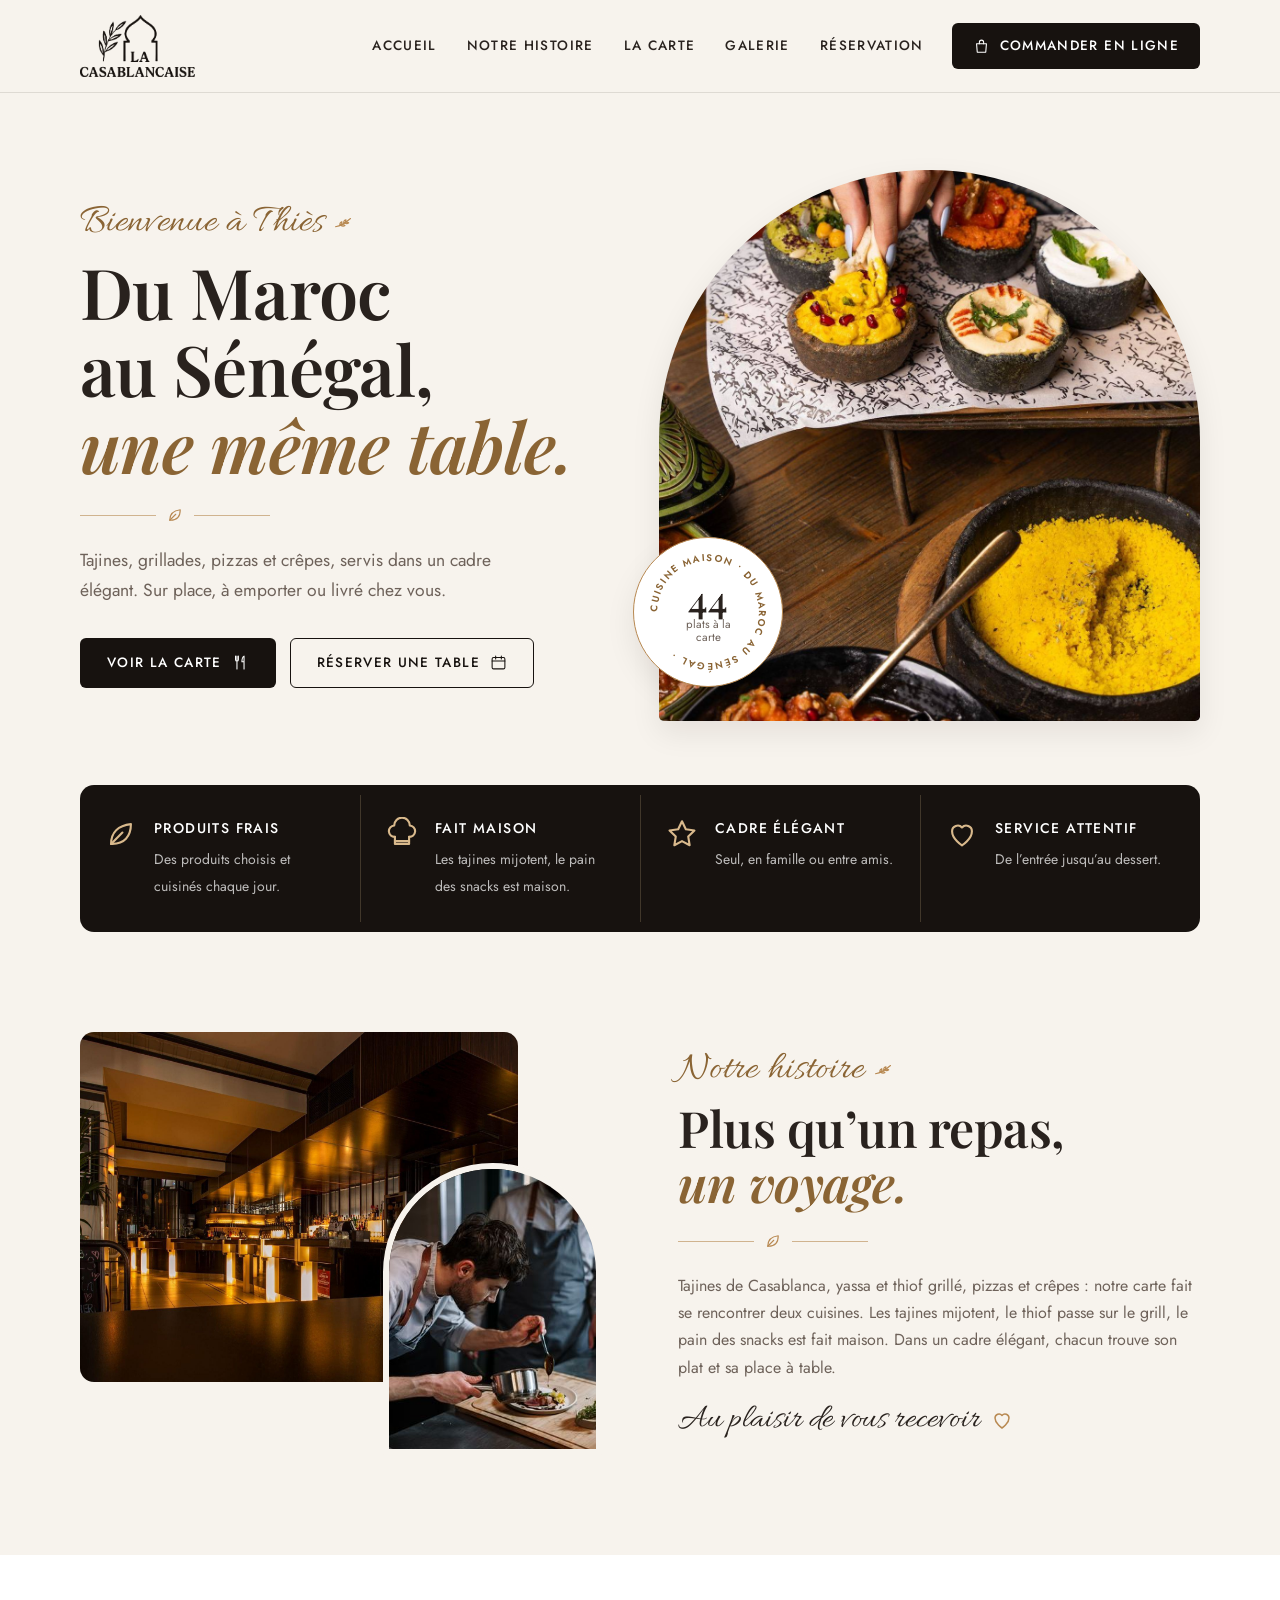
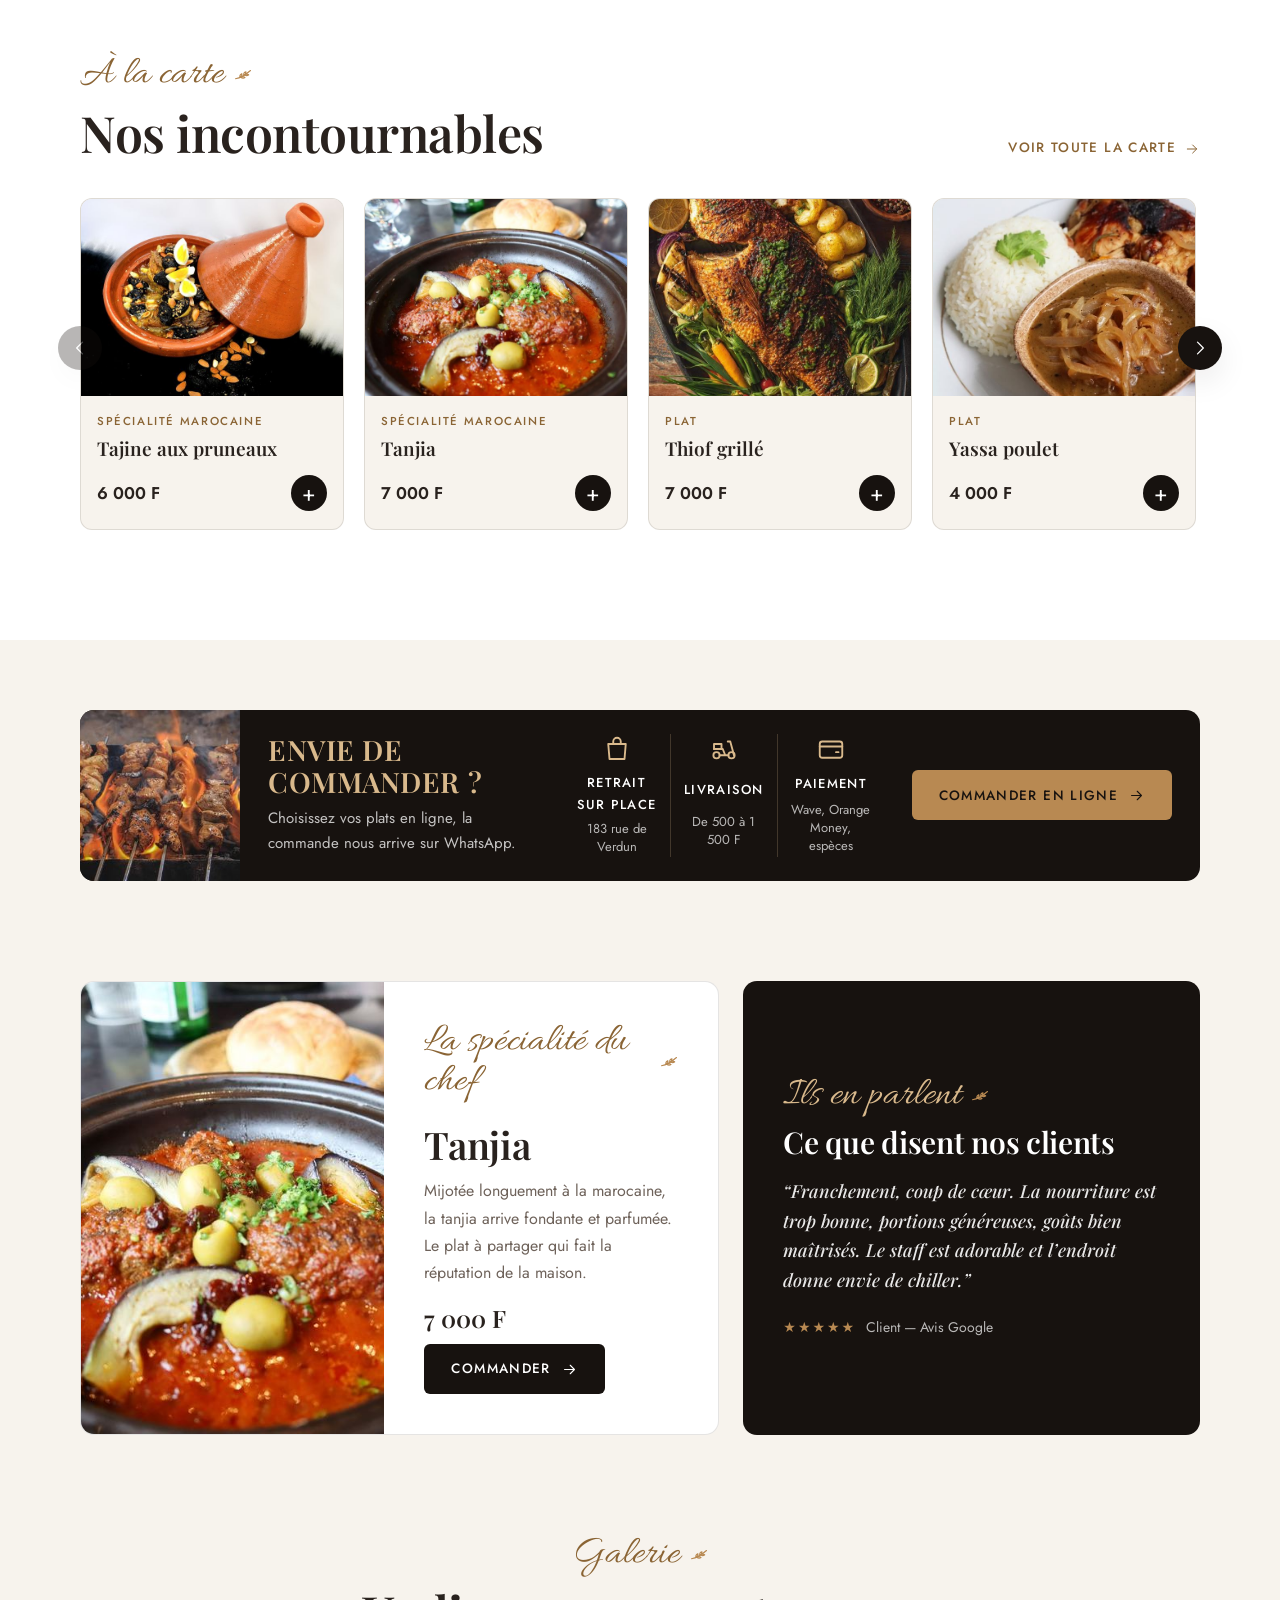
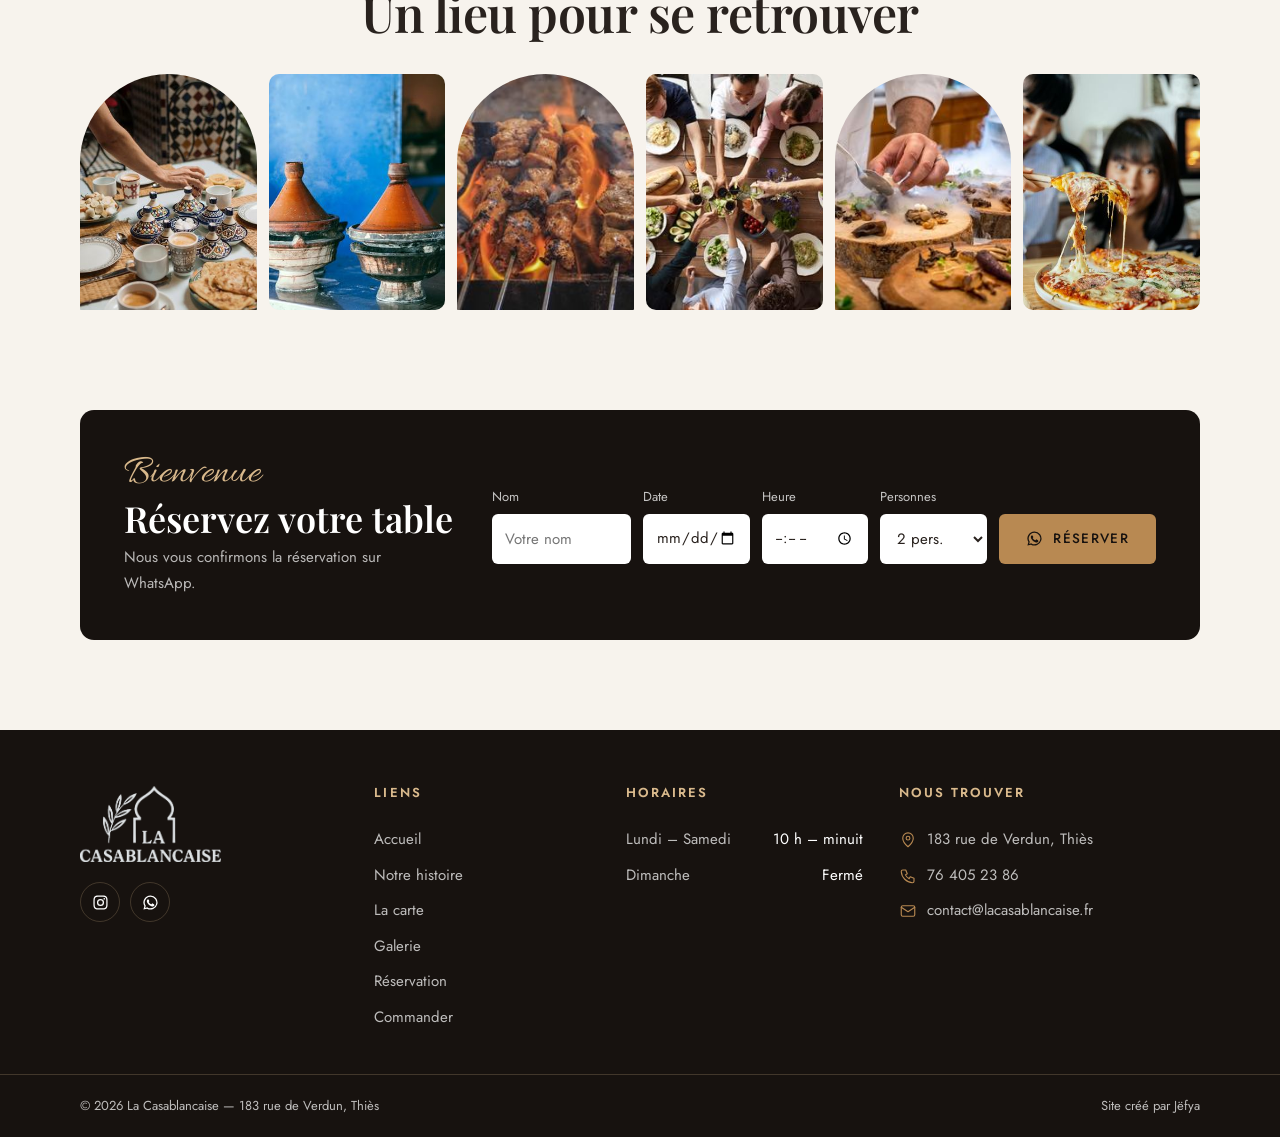
==== commit 7074c963: "Refonte v2 : palette brun-noir et doré, page Commander dédiée, accueil inspiré des modèles - Nouvell" ====
--- a/index.html
+++ b/index.html
@@ -6,7 +6,7 @@
   <!-- ─── SEO & partage : à adapter pour chaque client (voir README.md) ─── -->
   <title>La Casablancaise — Restaurant, Thiès</title>
   <meta name="description" content="Restaurant à Thiès : spécialités marocaines, cuisine sénégalaise, grillades, pizzas et crêpes, dans un cadre élégant. Commande en ligne, retrait sur place ou livraison.">
-  <meta name="theme-color" content="#1d3b2f">
+  <meta name="theme-color" content="#17120F">
   <meta property="og:type" content="restaurant">
   <meta property="og:locale" content="fr_SN">
   <meta property="og:site_name" content="La Casablancaise">
@@ -38,17 +38,16 @@
   </script>
   <link rel="preconnect" href="https://fonts.googleapis.com">
   <link rel="preconnect" href="https://fonts.gstatic.com" crossorigin>
-  <link href="https://fonts.googleapis.com/css2?family=Playfair+Display:wght@400;500;600&family=Jost:wght@400;500;600&family=Great+Vibes&display=swap" rel="stylesheet">
+  <link href="https://fonts.googleapis.com/css2?family=Playfair+Display:ital,wght@0,500;0,600;0,700;1,500;1,600&family=Jost:wght@400;500;600&family=Allura&display=swap" rel="stylesheet">
   <link rel="icon" type="image/png" href="images/favicon.png">
   <link rel="apple-touch-icon" href="images/favicon.png">
   <link rel="stylesheet" href="styles.css">
   <link rel="stylesheet" href="commande.css">
 </head>
-<body>
+<body data-page="accueil">
   <a class="skip" href="#carte">Aller à la carte</a>
 
   <!-- Le contenu de chaque bloc est injecté par render.js à partir de content.js -->
-  <div class="topbar" id="topbar"></div>
   <header class="header" id="header"></header>
 
   <main>
@@ -56,18 +55,16 @@
     <div class="features" id="features"></div>
     <section class="about section" id="histoire"></section>
     <section class="signature section" id="carte"></section>
+    <section class="promo" id="promo"></section>
     <section class="special section" id="special"></section>
-    <!-- construite par commande.js -->
-    <section class="order section" id="commande" aria-label="Commander en ligne"></section>
     <section class="gallery section" id="galerie"></section>
-    <section class="reservation section" id="reservation"></section>
+    <section class="reservation" id="reservation"></section>
   </main>
 
   <footer class="footer" id="footer"></footer>
 
-  <!-- ordre de chargement : données → rendu → module de commande -->
+  <!-- ordre de chargement : données → rendu -->
   <script src="content.js"></script>
   <script src="render.js"></script>
-  <script src="commande.js"></script>
 </body>
 </html>
--- a/styles.css
+++ b/styles.css
@@ -2,45 +2,40 @@
    STYLES DU SITE — styles.css
    Pour un nouveau client : changer seulement les couleurs et
    polices du bloc :root.
+   Mise en page : colonnes sur ordinateur, mêmes blocs empilés
+   sur téléphone (rien n'est masqué ni remplacé).
    ═══════════════════════════════════════════════════════════ */
 :root {
-  --green: #1d3b2f;          /* couleur principale (bandeaux sombres, boutons) */
-  --green-2: #264a3b;        /* variante plus claire (cartes sur fond vert) */
-  --gold: #c9a05a;           /* accent (boutons, détails) */
-  --gold-text: #8a6434;      /* accent utilisé comme texte sur fond clair (contraste AA) */
-  --cream: #f7f2e8;          /* fond des sections claires */
-  --paper: #fffdf8;          /* cartes, en-tête */
-  --ink: #1f1d19;            /* texte principal */
-  --ash: #66635b;            /* texte secondaire */
-  --line: rgba(31, 29, 25, .12);
-  --line-light: rgba(255, 255, 255, .16);
+  --primary: #17120F;        /* fonds sombres, boutons principaux */
+  --primary-2: #231C18;      /* surfaces posées sur le fond sombre */
+  --accent: #B88952;         /* doré : détails, prix, boutons clairs */
+  --accent-light: #D9B98C;   /* doré clair : textes et icônes sur fond sombre */
+  --accent-deep: #8A6434;    /* doré foncé : petits textes sur fond clair (contraste AA) */
+  --bg: #F7F3ED;             /* fond de page */
+  --text: #29221E;           /* texte principal */
+  --white: #FFFFFF;
+  --muted: #6E625A;          /* texte secondaire */
+  --line: rgba(41, 34, 30, .12);
+  --line-dark: rgba(217, 185, 140, .22);
 
   --serif: 'Playfair Display', Georgia, 'Times New Roman', serif;
   --sans: 'Jost', ui-sans-serif, system-ui, -apple-system, 'Segoe UI', sans-serif;
-  --script: 'Great Vibes', 'Brush Script MT', cursive;
+  --script: 'Allura', 'Brush Script MT', cursive;
 
   --wrap: 1200px;
   --gutter: clamp(16px, 4vw, 40px);
   --radius: 14px;
-  --shadow: 0 10px 30px rgba(29, 59, 47, .08);
-  --header-h: 84px;
-
-  /* tokens lus par commande.css */
-  --white: var(--paper);
-  --bone: var(--cream);
-  --accent: var(--gold);
-  --accent-ink: var(--ink);
-  --accent-text: var(--gold-text);
-  --ink-faint: var(--line);
-  --mono: var(--sans);
+  --shadow: 0 12px 30px rgba(23, 18, 15, .08);
+  --header-h: 92px;
   --ease-out: cubic-bezier(.2, .8, .2, 1);
+  color-scheme: light;
 }
 
 *, *::before, *::after { box-sizing: border-box; }
 html { scroll-behavior: smooth; -webkit-text-size-adjust: 100%; }
 body {
-  margin: 0; background: var(--cream); color: var(--ink);
-  font: 400 16px/1.65 var(--sans);
+  margin: 0; background: var(--bg); color: var(--text);
+  font: 400 16px/1.7 var(--sans);
   -webkit-font-smoothing: antialiased; overflow-x: hidden;
 }
 img { max-width: 100%; display: block; }
@@ -48,246 +43,285 @@
 h1, h2, h3, h4, p, ul, dl, dd, figure, blockquote { margin: 0; }
 ul { padding: 0; list-style: none; }
 button { font: inherit; }
-section[id] { scroll-margin-top: var(--header-h); }
-:focus-visible { outline: 2px solid var(--gold); outline-offset: 3px; }
+section[id] { scroll-margin-top: calc(var(--header-h) + 10px); }
+:focus-visible { outline: 2px solid var(--accent); outline-offset: 3px; }
 @media (prefers-reduced-motion: reduce) { html { scroll-behavior: auto; } * { transition: none !important; } }
 
-.wrap { width: 100%; max-width: var(--wrap); margin: 0 auto; padding: 0 var(--gutter); }
-.section { padding: clamp(64px, 9vw, 110px) 0; }
-.skip { position: absolute; left: -999px; top: 8px; z-index: 999; background: var(--paper); padding: 10px 16px; border-radius: 8px; }
+.wrap { width: 100%; max-width: var(--wrap); margin: 0 auto; padding-inline: var(--gutter); }
+.section { padding-block: clamp(56px, 8vw, 100px); }
+.skip { position: absolute; left: -999px; top: 8px; z-index: 999; background: var(--white); padding: 10px 16px; border-radius: 6px; }
 .skip:focus { left: 8px; }
 
 /* ─── Typographie ─── */
-.h2 { font: 500 clamp(30px, 4vw, 46px)/1.12 var(--serif); letter-spacing: -.01em; }
-.h3 { font: 500 clamp(22px, 2.4vw, 28px)/1.2 var(--serif); }
-.kicker { font: 600 12px/1.5 var(--sans); letter-spacing: .22em; text-transform: uppercase; color: var(--gold-text); margin-bottom: 14px; }
-.kicker-light { color: var(--gold); }
-.script { font: 400 clamp(28px, 3vw, 36px)/1 var(--script); color: var(--gold-text); margin-bottom: 6px; }
-.script-gold { color: var(--gold); }
-.lead { color: var(--ash); font-size: 17px; }
-.sec-sub { color: var(--ash); margin-top: 12px; max-width: 520px; }
-.rule { display: block; width: 48px; height: 2px; background: var(--gold); margin: 18px 0 22px; }
+.script { display: flex; align-items: center; gap: 10px; font: 400 clamp(30px, 3.2vw, 40px)/1 var(--script); color: var(--accent-deep); margin-bottom: 10px; }
+.script-branch { width: 34px; height: 34px; color: var(--accent); }
+.title { font: 600 clamp(32px, 4.2vw, 50px)/1.1 var(--serif); letter-spacing: -.01em; text-wrap: balance; color: var(--text); }
+.title span { display: block; font-style: italic; color: var(--accent-deep); }
+.lead { color: var(--muted); font-size: 17.5px; max-width: 460px; }
+.divider { display: flex; align-items: center; gap: 10px; width: 190px; margin: 22px 0; color: var(--accent); }
+.divider i { flex: 1; height: 1px; background: currentColor; opacity: .6; }
+.divider-leaf { width: 18px; height: 18px; }
 
 /* ─── Icônes & boutons ─── */
 .ic { width: 18px; height: 18px; flex: none; }
-.ic-lg { width: 30px; height: 30px; }
+.ic-lg { width: 34px; height: 34px; }
 .btn {
   display: inline-flex; align-items: center; justify-content: center; gap: 10px;
-  border-radius: 999px; padding: 14px 26px; border: 1px solid transparent;
-  font: 500 15px/1 var(--sans); letter-spacing: .02em; cursor: pointer;
-  transition: background .25s, color .25s, border-color .25s, transform .25s;
+  border-radius: 6px; padding: 15px 26px; border: 1px solid transparent; min-height: 50px;
+  font: 500 13.5px/1 var(--sans); letter-spacing: .1em; text-transform: uppercase; cursor: pointer;
+  transition: background .25s, color .25s, border-color .25s;
 }
 .btn svg { width: 17px; height: 17px; }
-.btn:hover { transform: translateY(-1px); }
-.btn-gold { background: var(--gold); color: var(--ink); }
-.btn-gold:hover { background: #d8b273; }
-.btn-green { background: var(--green); color: #fff; }
-.btn-green:hover { background: var(--green-2); }
-.btn-line { border-color: var(--green); color: var(--green); background: transparent; }
-.btn-line:hover { background: var(--green); color: #fff; }
-.btn-line-light { border-color: rgba(255,255,255,.55); color: #fff; background: transparent; }
-.btn-line-light:hover { background: #fff; color: var(--green); }
-.btns { display: flex; flex-wrap: wrap; gap: 14px; }
-.link-arrow { display: inline-flex; align-items: center; gap: 8px; font-weight: 500; font-size: 14px; letter-spacing: .08em; text-transform: uppercase; color: var(--gold-text); white-space: nowrap; }
+.btn-dark { background: var(--primary); color: var(--white); }
+.btn-dark:hover { background: var(--accent-deep); }
+.btn-line { border-color: var(--primary); color: var(--primary); background: transparent; }
+.btn-line:hover { background: var(--primary); color: var(--white); }
+.btn-light { background: var(--accent); color: var(--primary); }
+.btn-light:hover { background: var(--accent-light); }
+.btns { display: flex; flex-wrap: wrap; gap: 14px; margin-top: 32px; }
+.link-arrow { display: inline-flex; align-items: center; gap: 8px; font-weight: 500; font-size: 13.5px; letter-spacing: .1em; text-transform: uppercase; color: var(--accent-deep); white-space: nowrap; }
 .link-arrow svg { width: 16px; height: 16px; transition: transform .25s; }
 .link-arrow:hover svg { transform: translateX(4px); }
 
-/* ─── Bandeau haut ─── */
-.topbar { background: var(--green); color: rgba(255,255,255,.85); font-size: 13px; }
-.topbar-in { display: flex; align-items: center; justify-content: space-between; gap: 16px; min-height: 40px; }
-.topbar span, .topbar a { display: inline-flex; align-items: center; gap: 7px; }
-.topbar .ic { width: 15px; height: 15px; color: var(--gold); }
-.topbar-end { gap: 14px !important; }
-.social { display: inline-grid; place-items: center; width: 30px; height: 30px; border-radius: 50%; transition: background .25s, color .25s; }
-.social svg { width: 16px; height: 16px; }
-.topbar .social:hover { background: rgba(255,255,255,.12); }
-
 /* ─── En-tête ─── */
-.header { position: sticky; top: 0; z-index: 100; background: var(--paper); border-bottom: 1px solid var(--line); transition: box-shadow .3s; }
-.header.is-stuck { box-shadow: 0 6px 24px rgba(0,0,0,.07); }
-.header-in { display: flex; align-items: center; gap: 28px; height: var(--header-h); }
-.logo img { height: 56px; width: auto; }
+.header { position: sticky; top: env(safe-area-inset-top, 0px); z-index: 100; background: var(--bg); border-bottom: 1px solid var(--line); transition: box-shadow .3s; }
+.header.is-stuck { box-shadow: 0 6px 24px rgba(23,18,15,.08); }
+.header-in { display: flex; align-items: center; gap: 28px; min-height: var(--header-h); }
+.logo img { height: 62px; width: auto; }
 .nav { display: flex; gap: 30px; margin-left: auto; }
-.nav a { position: relative; font-size: 15px; font-weight: 500; padding: 6px 0; }
-.nav a::after { content: ''; position: absolute; left: 0; right: 0; bottom: 0; height: 2px; background: var(--gold); transform: scaleX(0); transition: transform .25s; }
+.nav a { position: relative; font-size: 13.5px; font-weight: 500; letter-spacing: .1em; text-transform: uppercase; padding: 6px 0; white-space: nowrap; }
+.nav a::after { content: ''; position: absolute; left: 0; right: 0; bottom: 0; height: 2px; background: var(--accent); transform: scaleX(0); transition: transform .25s; }
 .nav a:hover::after { transform: scaleX(1); }
-.header-cta { padding: 12px 22px; }
-.burger { display: none; margin-left: auto; width: 44px; height: 44px; border-radius: 50%; border: 1px solid var(--line); background: transparent; color: var(--ink); cursor: pointer; place-items: center; }
-.burger svg { width: 22px; height: 22px; }
+.header-cta { padding: 13px 20px; min-height: 46px; }
+.header-cta.is-current { background: var(--accent-deep); }
 
 /* ─── Accueil ─── */
-.hero { position: relative; overflow: hidden; background: var(--green); color: #fff; min-height: min(78vh, 720px); display: flex; align-items: center; }
-.hero-bg { position: absolute; inset: 0; width: 100%; height: 100%; object-fit: cover; object-position: 70% center; }
-.hero::before {
-  content: ''; position: absolute; inset: 0; z-index: 1;
-  background: linear-gradient(90deg, rgba(20,38,30,.94) 0%, rgba(20,38,30,.82) 38%, rgba(20,38,30,.25) 72%, rgba(20,38,30,.05) 100%);
-}
-.hero-in { position: relative; z-index: 2; padding-top: 80px; padding-bottom: 80px; }
-.hero h1 { font: 500 clamp(40px, 6vw, 72px)/1.06 var(--serif); letter-spacing: -.015em; max-width: 640px; }
-.hero h1 em { font-style: italic; color: var(--gold); }
-.hero-text { max-width: 470px; margin: 22px 0 34px; font-size: 18px; color: rgba(255,255,255,.86); }
+.hero { padding-block: clamp(40px, 6vw, 80px) clamp(40px, 5vw, 70px); overflow: hidden; }
+.hero-in { display: grid; grid-template-columns: 1fr 1.05fr; gap: clamp(28px, 5vw, 70px); align-items: center; }
+.hero-text { min-width: 0; }
+.hero .title { font-size: clamp(38px, 5.6vw, 70px); }
+.hero-media { position: relative; }
+.arch { width: 100%; aspect-ratio: 1 / 1.02; object-fit: cover; border-radius: 999px 999px 18px 18px; box-shadow: var(--shadow); }
+.seal {
+  position: absolute; left: -26px; bottom: 34px; width: 150px; aspect-ratio: 1; border-radius: 50%;
+  background: var(--white); border: 1px solid var(--accent); box-shadow: var(--shadow);
+  display: grid; place-items: center; align-content: center; text-align: center; color: var(--text);
+}
+.seal svg { position: absolute; inset: 6px; width: calc(100% - 12px); height: calc(100% - 12px); }
+.seal text { font: 600 8.6px var(--sans); letter-spacing: .16em; fill: var(--accent-deep); }
+.seal b { font: 600 38px/1 var(--serif); }
+.seal span { font-size: 11.5px; line-height: 1.2; max-width: 70px; color: var(--muted); }
 
 /* ─── Atouts ─── */
-.features { background: #173026; color: #fff; }
-.features-in { display: grid; grid-template-columns: repeat(4, 1fr); }
-.feature { display: flex; align-items: center; gap: 16px; padding: 28px 22px; }
-.feature + .feature { border-left: 1px solid var(--line-light); }
-.feature .ic { color: var(--gold); }
-.feature b { display: block; font-weight: 500; font-size: 16px; }
-.feature span { font-size: 13.5px; color: rgba(255,255,255,.68); }
+.features-in { display: grid; grid-template-columns: repeat(4, 1fr); background: var(--primary); color: var(--white); border-radius: var(--radius); padding: 10px 0; }
+.feature { display: flex; gap: 16px; align-items: flex-start; padding: 22px 24px; }
+.feature + .feature { border-left: 1px solid var(--line-dark); }
+.feature .ic { color: var(--accent-light); }
+.feature b { display: block; font-weight: 500; font-size: 14px; letter-spacing: .1em; text-transform: uppercase; margin-bottom: 4px; }
+.feature span { font-size: 14px; line-height: 1.55; color: rgba(255,255,255,.72); }
 
 /* ─── Notre histoire ─── */
-.about-in { display: grid; grid-template-columns: 1.05fr 1fr; gap: clamp(40px, 6vw, 90px); align-items: center; }
-.about-media { position: relative; padding: 0 12% 12% 0; }
-.about-main { width: 100%; aspect-ratio: 4 / 3.4; object-fit: cover; border-radius: var(--radius); }
-.about-small { position: absolute; right: 0; bottom: 0; width: 44%; aspect-ratio: 3 / 4; object-fit: cover; border-radius: var(--radius); border: 6px solid var(--cream); }
-.about-badge {
-  position: absolute; left: 22px; bottom: calc(12% + 22px); background: var(--gold); color: var(--ink);
-  border-radius: var(--radius); padding: 16px 20px; display: grid; justify-items: center; text-align: center; box-shadow: var(--shadow);
-}
-.about-badge b { font: 500 34px/1.1 var(--serif); margin-top: 4px; }
-.about-badge span { font-size: 13px; font-weight: 500; }
-.values { display: grid; gap: 18px; margin: 30px 0 34px; }
-.values li { display: flex; gap: 16px; align-items: center; }
-.val-ic { display: grid; place-items: center; width: 52px; height: 52px; border-radius: 50%; background: var(--paper); color: var(--gold-text); border: 1px solid var(--line); flex: none; }
-.val-ic .ic { width: 22px; height: 22px; }
-.values b { display: block; font-weight: 600; }
-.values span { color: var(--ash); font-size: 15px; }
+.about-in { display: grid; grid-template-columns: 1fr 1fr; gap: clamp(32px, 6vw, 90px); align-items: center; }
+.about-media { position: relative; padding: 0 16% 14% 0; }
+.about-main { width: 100%; aspect-ratio: 4 / 3.2; object-fit: cover; border-radius: var(--radius); }
+.about-small { position: absolute; right: 0; bottom: 0; width: 42%; aspect-ratio: 3 / 4; object-fit: cover; border-radius: 999px 999px 12px 12px; border: 6px solid var(--bg); }
+.about-text { min-width: 0; }
+.about-text p:not(.script):not(.signature-line) { color: var(--muted); }
+.signature-line { display: flex; align-items: center; gap: 10px; margin-top: 22px; font: 400 34px/1 var(--script); color: var(--text); }
+.signature-line .ic { width: 24px; height: 24px; color: var(--accent); }
 
 /* ─── Plats phares ─── */
-.signature { background: var(--green); color: #fff; }
-.signature .kicker { color: var(--gold); }
-.signature .sec-sub { color: rgba(255,255,255,.72); }
-.signature .link-arrow { color: var(--gold); }
-.sec-head { display: flex; align-items: flex-end; justify-content: space-between; gap: 24px; margin-bottom: 44px; }
-.cards { display: grid; grid-template-columns: repeat(4, 1fr); gap: 22px; }
-.card { background: var(--green-2); border: 1px solid var(--line-light); border-radius: var(--radius); overflow: hidden; display: flex; flex-direction: column; transition: transform .3s, border-color .3s; }
-.card:hover { transform: translateY(-4px); border-color: rgba(201,160,90,.6); }
+.signature { background: var(--white); }
+.sec-head { display: flex; align-items: flex-end; justify-content: space-between; gap: 20px; margin-bottom: 34px; }
+.sec-head-center { justify-content: center; text-align: center; }
+.sec-head-center .script { justify-content: center; }
+.carousel { position: relative; }
+.track {
+  display: grid; grid-auto-flow: column; grid-auto-columns: calc((100% - 3 * 20px) / 4); gap: 20px;
+  overflow-x: auto; scroll-snap-type: x mandatory; scrollbar-width: none; padding: 4px 2px 10px;
+}
+.track::-webkit-scrollbar { display: none; }
+.card { scroll-snap-align: start; background: var(--bg); border: 1px solid var(--line); border-radius: 12px; overflow: hidden; display: flex; flex-direction: column; transition: box-shadow .3s; }
+.card:hover { box-shadow: var(--shadow); }
 .card-img { aspect-ratio: 4 / 3; overflow: hidden; }
 .card-img img { width: 100%; height: 100%; object-fit: cover; transition: transform .6s var(--ease-out); }
 .card:hover .card-img img { transform: scale(1.05); }
-.card-body { padding: 18px 18px 20px; display: flex; flex-direction: column; flex: 1; }
-.card-label { font-size: 12px; letter-spacing: .14em; text-transform: uppercase; color: rgba(255,255,255,.6); }
-.card h3 { font: 500 21px/1.25 var(--serif); margin: 6px 0 16px; }
+.card-body { padding: 16px 16px 18px; display: flex; flex-direction: column; flex: 1; }
+.card-label { font-size: 11.5px; letter-spacing: .14em; text-transform: uppercase; color: var(--accent-deep); font-weight: 500; }
+.card h3 { font: 600 19px/1.25 var(--serif); margin: 6px 0 14px; }
 .card-foot { display: flex; align-items: center; justify-content: space-between; margin-top: auto; }
-.price { font-weight: 600; font-size: 18px; color: var(--gold); }
-.card .add { background: var(--gold); color: var(--ink); }
-.is-added { animation: pop .45s var(--ease-out); }
-@keyframes pop { 40% { transform: scale(1.22); } }
+.price { font-weight: 600; font-size: 17px; color: var(--text); }
+.plus { display: grid; place-items: center; width: 36px; height: 36px; border-radius: 50%; background: var(--primary); color: var(--white); font-size: 22px; line-height: 1; transition: background .25s; }
+.plus:hover { background: var(--accent-deep); }
+.car-btn {
+  position: absolute; top: 38%; z-index: 2; width: 44px; height: 44px; border-radius: 50%;
+  display: grid; place-items: center; border: 0; cursor: pointer;
+  background: var(--primary); color: var(--white); box-shadow: var(--shadow); transition: opacity .2s, background .2s;
+}
+.car-btn:hover { background: var(--accent-deep); }
+.car-btn:disabled { opacity: .3; cursor: default; }
+.car-btn svg { width: 20px; height: 20px; }
+.car-prev { left: -22px; }
+.car-next { right: -22px; }
+
+/* ─── Bandeau commander ─── */
+.promo { padding-block: clamp(40px, 6vw, 70px) 0; }
+.promo-in {
+  display: grid; grid-template-columns: 160px 1.25fr 1.5fr auto; align-items: center; gap: 28px;
+  background: var(--primary); color: var(--white); border-radius: var(--radius); overflow: hidden; padding-right: 28px;
+}
+.promo-img { width: 100%; height: 100%; min-height: 150px; object-fit: cover; }
+.promo-in > .btn { white-space: nowrap; }
+.promo-title { padding-block: 22px; }
+.promo-title h2 { font: 600 clamp(22px, 2.2vw, 28px)/1.15 var(--serif); color: var(--accent-light); text-transform: uppercase; letter-spacing: .02em; }
+.promo-title p { color: rgba(255,255,255,.75); font-size: 15px; margin-top: 8px; }
+.promo-items { display: grid; grid-template-columns: repeat(3, 1fr); padding-block: 24px; }
+.promo-items li { display: grid; justify-items: center; text-align: center; gap: 4px; padding: 0 12px; }
+.promo-items li + li { border-left: 1px solid var(--line-dark); }
+.promo-items .ic { color: var(--accent-light); width: 30px; height: 30px; margin-bottom: 4px; }
+.promo-items b { font-size: 13px; font-weight: 500; letter-spacing: .1em; text-transform: uppercase; }
+.promo-items span { font-size: 13px; color: rgba(255,255,255,.7); line-height: 1.4; }
 
 /* ─── Spécialité + avis ─── */
-.special-in { display: grid; grid-template-columns: 1.35fr 1fr; gap: 24px; }
-.chef { position: relative; display: grid; grid-template-columns: 1.1fr 1fr; background: var(--green); color: #fff; border-radius: var(--radius); overflow: hidden; min-height: 360px; }
-.chef-text .btn { white-space: nowrap; }
-.chef-text { padding: clamp(28px, 4vw, 48px); display: flex; flex-direction: column; justify-content: center; align-items: flex-start; gap: 12px; }
-.chef-text p:not(.script):not(.chef-price) { color: rgba(255,255,255,.78); }
-.chef-price { font: 500 26px/1 var(--serif); color: var(--gold); margin: 4px 0 10px; }
-.chef-img { width: 100%; height: 100%; object-fit: cover; }
-.review { position: relative; background: var(--paper); border: 1px solid var(--line); border-radius: var(--radius); padding: clamp(28px, 4vw, 48px); display: flex; flex-direction: column; justify-content: center; }
-.quote-mark { font: 400 90px/0.7 var(--serif); color: var(--gold); display: block; height: 44px; }
-.review blockquote { font: italic 400 19px/1.6 var(--serif); margin: 16px 0 22px; color: var(--ink); }
-.review figcaption { font-size: 14px; color: var(--ash); }
-.stars { color: var(--gold); letter-spacing: 2px; margin-right: 6px; }
-
-/* ─── Galerie + horaires ─── */
-.gallery { background: var(--paper); }
-.gallery-in { display: grid; grid-template-columns: 1fr 340px; gap: 32px; align-items: stretch; }
-.gallery-grid { display: grid; grid-template-columns: repeat(3, 1fr); gap: 12px; margin-top: 28px; }
-.gallery-grid img { width: 100%; aspect-ratio: 1; object-fit: cover; border-radius: 10px; }
-.hours { background: var(--green); color: #fff; border-radius: var(--radius); padding: 36px 32px; display: flex; flex-direction: column; }
-.hours-title { display: flex; align-items: center; gap: 12px; font-size: 14px; letter-spacing: .2em; text-transform: uppercase; color: var(--gold); font-weight: 600; }
-.hours dl { margin: 28px 0; display: grid; gap: 16px; }
-.hours dl div { display: flex; justify-content: space-between; gap: 12px; padding-bottom: 14px; border-bottom: 1px dashed var(--line-light); }
-.hours dt { color: rgba(255,255,255,.8); }
-.hours dd { font-weight: 500; }
-.hours .script { margin-top: auto; }
+.special-in { display: grid; grid-template-columns: 1.4fr 1fr; gap: 24px; }
+.chef { display: grid; grid-template-columns: 1fr 1.1fr; background: var(--white); border: 1px solid var(--line); border-radius: var(--radius); overflow: hidden; }
+.chef-img { width: 100%; height: 100%; min-height: 300px; object-fit: cover; }
+.chef-text { padding: clamp(24px, 3.5vw, 40px); display: flex; flex-direction: column; justify-content: center; gap: 12px; min-width: 0; }
+.chef-text .title { font-size: clamp(28px, 3vw, 38px); }
+.chef-text p:not(.script) { color: var(--muted); }
+.chef-foot { display: flex; align-items: center; justify-content: space-between; gap: 14px; flex-wrap: wrap; margin-top: 8px; }
+.chef-foot .price { font: 600 24px/1 var(--serif); }
+.review { background: var(--primary); color: var(--white); border-radius: var(--radius); padding: clamp(24px, 3.5vw, 40px); display: flex; flex-direction: column; justify-content: center; }
+.review .script { color: var(--accent-light); }
+.review .title { color: var(--white); font-size: clamp(24px, 2.4vw, 30px); }
+.review blockquote { font: italic 500 18px/1.65 var(--serif); margin: 18px 0 20px; color: rgba(255,255,255,.9); }
+.review figcaption { font-size: 14px; color: rgba(255,255,255,.7); }
+.stars { color: var(--accent); letter-spacing: 2px; margin-right: 10px; }
+
+/* ─── Galerie ─── */
+.gallery { padding-top: 0; }
+.gallery-grid { display: grid; grid-template-columns: repeat(6, 1fr); gap: 12px; }
+.gallery-grid img { width: 100%; aspect-ratio: 3 / 4; object-fit: cover; border-radius: 10px; }
+.gallery-grid img:nth-child(odd) { border-radius: 999px 999px 10px 10px; }
 
 /* ─── Réservation ─── */
-.reservation { background: var(--cream); }
-.resa { display: grid; grid-template-columns: 1.4fr 1fr; background: var(--paper); border: 1px solid var(--line); border-radius: var(--radius); overflow: hidden; box-shadow: var(--shadow); }
-.resa-form { padding: clamp(28px, 4vw, 52px); }
-.resa-grid { display: grid; grid-template-columns: 1fr 1fr; gap: 14px; margin: 28px 0 22px; }
-.rf span { display: block; font-size: 13px; font-weight: 500; margin-bottom: 6px; }
+.reservation { padding-bottom: clamp(56px, 8vw, 90px); }
+.resa {
+  display: grid; grid-template-columns: 1fr 2fr; gap: 20px 36px; align-items: center;
+  background: var(--primary); color: var(--white); border-radius: var(--radius); padding: clamp(24px, 4vw, 44px);
+}
+.resa-head .script { color: var(--accent-light); margin-bottom: 4px; }
+.resa-head h2 { font: 600 clamp(26px, 3vw, 36px)/1.15 var(--serif); }
+.resa-head p:last-child { color: rgba(255,255,255,.7); font-size: 15px; margin-top: 6px; }
+.resa-form { display: grid; grid-template-columns: 1.3fr 1fr 1fr 1fr auto; gap: 12px; align-items: end; min-width: 0; }
+.rf { min-width: 0; }
+.rf span { display: block; font-size: 13px; color: rgba(255,255,255,.75); margin-bottom: 6px; }
 .rf input, .rf select {
-  width: 100%; font: inherit; font-size: 16px; color: var(--ink); background: var(--cream);
-  border: 1px solid var(--line); border-radius: 10px; padding: 12px 14px; min-height: 48px; outline: none;
-}
-.rf input:focus, .rf select:focus { border-color: var(--gold); }
-.resa-err { color: #b23a2b; font-size: 14px; margin: -8px 0 14px; }
-.resa-form .btn svg { width: 19px; height: 19px; }
-.resa-contact { background: var(--green); color: #fff; padding: clamp(28px, 4vw, 52px); display: flex; flex-direction: column; gap: 24px; }
-.resa-contact ul { display: grid; gap: 18px; }
-.resa-contact li { display: flex; gap: 14px; align-items: flex-start; color: rgba(255,255,255,.88); }
-.resa-contact li .ic { color: var(--gold); margin-top: 4px; }
-.resa-contact a:hover { color: var(--gold); }
-.resa-contact .btn-line { border-color: rgba(255,255,255,.55); color: #fff; align-self: flex-start; }
-.resa-contact .btn-line:hover { background: #fff; color: var(--green); }
+  width: 100%; font: inherit; font-size: 15px; color: var(--text); background: var(--white);
+  border: 1px solid transparent; border-radius: 6px; padding: 0 12px; height: 50px; outline: none;
+}
+.rf input:focus, .rf select:focus { border-color: var(--accent); }
+.resa-msg { grid-column: 2; font-size: 14px; color: var(--accent-light); }
+.resa-msg a { text-decoration: underline; }
+
+/* ─── Page « Commander » ─── */
+.page-hero { position: relative; overflow: hidden; background: var(--primary); color: var(--white); }
+.page-hero-bg { position: absolute; inset: 0; width: 100%; height: 100%; object-fit: cover; opacity: .28; }
+.page-hero-in { position: relative; padding-block: clamp(44px, 7vw, 84px); text-align: center; display: grid; justify-items: center; gap: 8px; }
+.page-hero .script { color: var(--accent-light); justify-content: center; margin: 6px 0 0; }
+.page-hero h1 { font: 600 clamp(32px, 4.6vw, 54px)/1.1 var(--serif); text-wrap: balance; }
+.page-hero p:last-child { color: rgba(255,255,255,.8); max-width: 540px; }
+.crumbs { font-size: 13px; letter-spacing: .1em; text-transform: uppercase; color: rgba(255,255,255,.7); }
+.crumbs a { color: var(--accent-light); }
+.crumbs span { margin: 0 6px; }
+[data-page="commande"] .order-head { display: none; }
 
 /* ─── Pied de page ─── */
-.footer { background: #14281f; color: rgba(255,255,255,.72); font-size: 15px; padding-top: 64px; }
-.footer-in { display: grid; grid-template-columns: 1.5fr 1fr 1fr 1.2fr; gap: 40px; padding-bottom: 48px; }
-.f-logo { height: 72px; width: auto; filter: invert(1); margin-bottom: 18px; }
-.f-brand p { max-width: 320px; }
-.f-socials { display: flex; gap: 8px; margin-top: 18px; }
-.f-socials .social { border: 1px solid var(--line-light); width: 38px; height: 38px; color: #fff; }
-.f-socials .social:hover { background: var(--gold); border-color: var(--gold); color: var(--ink); }
-.footer h4 { font: 600 13px/1 var(--sans); letter-spacing: .2em; text-transform: uppercase; color: var(--gold); margin-bottom: 18px; }
-.footer-in > div:not(.f-brand) { display: flex; flex-direction: column; gap: 10px; align-items: flex-start; }
-.footer a:hover { color: #fff; }
-.footer-bottom { display: flex; justify-content: space-between; flex-wrap: wrap; gap: 8px; border-top: 1px solid var(--line-light); padding-top: 22px; padding-bottom: 26px; font-size: 13px; }
-
-/* ─── Responsive ─── */
+.footer { background: var(--primary); color: rgba(255,255,255,.72); font-size: 15px; }
+.footer-in { display: grid; grid-template-columns: 1.2fr 1fr 1.1fr 1.4fr; gap: 36px; padding-block: 56px 44px; }
+.f-logo { height: 76px; width: auto; filter: invert(1); opacity: .95; }
+.f-socials { display: flex; gap: 10px; margin-top: 20px; }
+.social { display: inline-grid; place-items: center; width: 40px; height: 40px; border-radius: 50%; border: 1px solid var(--line-dark); color: var(--white); transition: background .25s, color .25s, border-color .25s; }
+.social svg { width: 17px; height: 17px; }
+.social:hover { background: var(--accent); border-color: var(--accent); color: var(--primary); }
+.footer h4 { font: 600 13px/1 var(--sans); letter-spacing: .16em; text-transform: uppercase; color: var(--accent-light); margin-bottom: 18px; }
+.f-col { display: flex; flex-direction: column; gap: 10px; align-items: flex-start; min-width: 0; }
+.footer a:hover { color: var(--white); }
+.f-hours { display: grid; gap: 10px; width: 100%; }
+.f-hours div { display: flex; justify-content: space-between; gap: 12px; }
+.f-hours dd { color: var(--white); }
+.f-line { display: flex; gap: 10px; align-items: flex-start; overflow-wrap: anywhere; }
+.f-line .ic { color: var(--accent); margin-top: 4px; }
+.footer-bottom { border-top: 1px solid var(--line-dark); font-size: 13px; }
+.footer-bottom-in { display: flex; justify-content: space-between; flex-wrap: wrap; gap: 8px; padding-block: 20px; }
+
+/* ═══ Téléphone et tablette : mêmes blocs, mêmes couleurs, empilés ═══ */
 @media (max-width: 1080px) {
   .nav { gap: 20px; }
-  .cards { grid-template-columns: repeat(2, 1fr); }
+  .promo-in { grid-template-columns: 150px 1fr auto; padding-right: 24px; }
+  .promo-items { grid-column: 2 / -1; grid-row: 2; padding-top: 0; }
+  .promo-img { grid-row: 1 / 3; }
   .special-in { grid-template-columns: 1fr; }
-  .gallery-in { grid-template-columns: 1fr; }
-}
-@media (max-width: 900px) {
-  :root { --header-h: 70px; }
-  .logo img { height: 46px; }
-  .burger { display: grid; }
-  .header-cta { display: none; }
-  .nav {
-    position: fixed; left: 0; right: 0; top: var(--header-h); bottom: 0; margin: 0;
-    flex-direction: column; gap: 0; background: var(--paper); padding: 12px var(--gutter) 24px;
-    border-top: 1px solid var(--line); visibility: hidden; opacity: 0; transition: opacity .2s, visibility .2s; overflow-y: auto;
-  }
-  .nav a { font: 500 22px/1 var(--serif); padding: 18px 0; border-bottom: 1px solid var(--line); }
-  .nav a::after { display: none; }
-  .nav-open .nav { visibility: visible; opacity: 1; }
-  .nav-open { overflow: hidden; }
+  .resa { grid-template-columns: 1fr; }
+  .resa-msg { grid-column: 1; }
+}
+@media (max-width: 860px) {
+  :root { --header-h: 116px; }
+  /* le menu reste visible : il passe sur une ligne sous le logo */
+  .header-in { flex-wrap: wrap; gap: 0 16px; padding-top: 10px; }
+  .logo img { height: 50px; }
+  .header-cta { margin-left: auto; padding: 11px 16px; min-height: 42px; font-size: 12px; }
+  .nav { order: 3; width: 100%; margin: 0; gap: 22px; overflow-x: auto; scrollbar-width: none; padding: 12px 0 10px; border-top: 1px solid var(--line); margin-top: 10px; }
+  .nav::-webkit-scrollbar { display: none; }
+  .nav a { font-size: 12.5px; }
+  .hero-in { grid-template-columns: 1fr; }
+  .hero-media { max-width: 520px; width: 100%; margin: 0 auto; }
+  .seal { left: 0; }
   .features-in { grid-template-columns: repeat(2, 1fr); }
   .feature:nth-child(3) { border-left: 0; }
-  .feature:nth-child(n+3) { border-top: 1px solid var(--line-light); }
+  .feature:nth-child(n+3) { border-top: 1px solid var(--line-dark); }
   .about-in { grid-template-columns: 1fr; }
-  .resa { grid-template-columns: 1fr; }
+  .track { grid-auto-columns: calc((100% - 20px) / 2.3); }
+  .car-prev { left: -8px; }
+  .car-next { right: -8px; }
+  .gallery-grid { grid-template-columns: repeat(3, 1fr); }
+  .resa-form { grid-template-columns: 1fr 1fr; }
+  .resa-form .btn { grid-column: 1 / -1; }
+  .resa-form .rf:first-child { order: -2; }
+  .resa-form .rf:nth-child(4) { order: -1; }
   .footer-in { grid-template-columns: 1fr 1fr; }
-  .f-brand { grid-column: 1 / -1; }
-}
-@media (max-width: 640px) {
-  .hide-sm { display: none !important; }
-  .topbar-in { font-size: 13px; }
-  .topbar-addr { display: none !important; }
-  .hero { min-height: 560px; }
-  .hero::before { background: linear-gradient(180deg, rgba(20,38,30,.55) 0%, rgba(20,38,30,.9) 60%, rgba(20,38,30,.95) 100%); }
-  .hero-in { padding-top: 120px; padding-bottom: 56px; }
-  .hero-text { font-size: 16px; }
+  .f-brand { grid-column: 1 / -1; display: flex; align-items: center; justify-content: space-between; gap: 16px; }
+  .f-socials { margin: 0; }
+}
+@media (max-width: 560px) {
+  .header-cta span { display: none; }
+  .header-cta { width: 46px; padding: 0; }
+  .header-cta svg { width: 20px; height: 20px; }
   .btns .btn { flex: 1 1 auto; }
-  .features-in { grid-template-columns: 1fr; }
-  .feature { padding: 18px 4px; }
-  .feature + .feature { border-left: 0; border-top: 1px solid var(--line-light); }
+  .seal { width: 118px; bottom: 18px; }
+  .seal b { font-size: 30px; }
+  .seal span { font-size: 10px; }
+  .seal text { font-size: 9.4px; }
+  .feature { flex-direction: column; gap: 10px; padding: 18px 16px; }
+  .feature .ic-lg { width: 28px; height: 28px; }
+  .feature b { font-size: 12.5px; }
+  .feature span { font-size: 13px; }
   .sec-head { flex-direction: column; align-items: flex-start; }
-  .cards { gap: 12px; }
-  .card-body { padding: 12px 12px 14px; }
-  .card h3 { font-size: 17px; margin-bottom: 12px; }
-  .card-label { font-size: 10.5px; letter-spacing: .1em; }
-  .price { font-size: 15px; }
+  .sec-head-center { align-items: center; }
+  .track { grid-auto-columns: 72%; gap: 14px; }
+  .car-btn { width: 38px; height: 38px; top: 32%; }
+  .promo-in { grid-template-columns: 110px 1fr; padding-right: 0; gap: 0 18px; }
+  .promo-title { padding: 20px 18px 20px 0; }
+  .promo-items { grid-column: 1 / -1; grid-row: auto; padding: 18px 8px; border-top: 1px solid var(--line-dark); }
+  .promo-items li { padding: 0 6px; }
+  .promo-items b { font-size: 11px; letter-spacing: .06em; }
+  .promo-items span { font-size: 12px; }
+  .promo-img { grid-row: 1; min-height: 100%; }
+  .promo-in > .btn { grid-column: 1 / -1; margin: 0 18px 18px; }
   .chef { grid-template-columns: 1fr; }
-  .chef-img { order: -1; aspect-ratio: 16 / 10; height: auto; }
-  .gallery-grid { grid-template-columns: repeat(2, 1fr); }
-  .resa-grid { grid-template-columns: 1fr; }
-  .resa-form .btn { width: 100%; }
-  .footer-in { grid-template-columns: 1fr 1fr; gap: 32px 20px; }
-  .footer-in > div:last-child { grid-column: 1 / -1; }
-}
+  .chef-img { min-height: 0; aspect-ratio: 16 / 10; }
+  .gallery-grid { gap: 8px; }
+  .footer-in { gap: 32px 20px; }
+  .f-col:last-child { grid-column: 1 / -1; }
+  .f-hours div { display: block; }
+}
--- a/commande.css
+++ b/commande.css
@@ -5,64 +5,65 @@
    ═══════════════════════════════════════════════════════════ */
 
 /* ─── Section ─── */
-.order { position: relative; background: var(--cream); }
+.order { position: relative; background: var(--bg); }
 .order-head { text-align: center; max-width: 680px; margin: 0 auto 40px; padding: 0 var(--gutter); }
-.order-head .mono { font: 600 12px/1 var(--sans); letter-spacing: .22em; text-transform: uppercase; color: var(--gold-text); }
+.order-head .mono { font: 600 12px/1 var(--sans); letter-spacing: .22em; text-transform: uppercase; color: var(--accent-deep); }
 .order-title { font: 500 clamp(30px, 4vw, 46px)/1.12 var(--serif); letter-spacing: -.01em; margin: 14px 0 12px; }
-.order-sub { color: var(--ash); }
+.order-sub { color: var(--muted); }
 
 /* bandeau d'infos (retrait / livraison / paiement / horaires) */
 .order-infos {
   display: grid; grid-template-columns: repeat(4, 1fr);
-  background: var(--paper); border: 1px solid var(--line); border-radius: var(--radius);
+  background: var(--white); border: 1px solid var(--line); border-radius: var(--radius);
   margin: 0 auto 36px; max-width: calc(var(--wrap) - 2 * var(--gutter)); width: calc(100% - 2 * var(--gutter));
 }
 .order-info { padding: 20px 22px; }
 .order-info + .order-info { border-left: 1px solid var(--line); }
-.order-info .mono { color: var(--gold-text); display: block; margin-bottom: 6px; font-size: 12px; font-weight: 600; letter-spacing: .16em; }
+.order-info .mono { color: var(--accent-deep); display: block; margin-bottom: 6px; font-size: 12px; font-weight: 600; letter-spacing: .16em; }
 .order-info span:last-child { font-size: 15px; }
 
 /* filtres par catégorie */
 .order-filters { display: flex; flex-wrap: wrap; gap: 10px; justify-content: center; margin: 0 auto 32px; padding: 0 var(--gutter); }
 .chip {
-  font: 500 14px/1 var(--sans); letter-spacing: .02em;
-  background: var(--paper); color: var(--ink);
-  border: 1px solid var(--line); border-radius: 999px;
-  padding: 12px 20px; cursor: pointer; transition: background .25s, border-color .25s, color .25s;
-}
-.chip:hover { border-color: var(--green); }
-.chip.is-on { background: var(--green); border-color: var(--green); color: #fff; }
+  font: 500 13px/1 var(--sans); letter-spacing: .08em; text-transform: uppercase;
+  background: var(--white); color: var(--text);
+  border: 1px solid var(--line); border-radius: 6px;
+  padding: 13px 18px; cursor: pointer; transition: background .25s, border-color .25s, color .25s;
+}
+.chip:hover { border-color: var(--primary); }
+.chip.is-on { background: var(--primary); border-color: var(--primary); color: var(--white); }
 
 /* grille des plats */
 .order-grid {
   display: grid; grid-template-columns: repeat(4, 1fr); gap: 22px;
   max-width: var(--wrap); margin: 0 auto; padding: 0 var(--gutter);
 }
-.dish { display: flex; flex-direction: column; background: var(--paper); border: 1px solid var(--line); border-radius: var(--radius); overflow: hidden; transition: box-shadow .3s, transform .3s; }
+.dish { display: flex; flex-direction: column; background: var(--white); border: 1px solid var(--line); border-radius: var(--radius); overflow: hidden; transition: box-shadow .3s, transform .3s; }
 .dish:hover { box-shadow: var(--shadow); transform: translateY(-3px); }
 .dish[hidden] { display: none; }
+.dish.is-picked { border-color: var(--accent); box-shadow: 0 0 0 2px var(--accent); }
 .dish-img { aspect-ratio: 4 / 3; overflow: hidden; }
 .dish-img img { width: 100%; height: 100%; object-fit: cover; transition: transform .6s var(--ease-out); }
 .dish:hover .dish-img img { transform: scale(1.05); }
 .dish-body { padding: 16px 16px 18px; display: flex; flex-direction: column; gap: 4px; flex: 1; }
 .dish-name { font: 500 19px/1.25 var(--serif); }
-.dish-cat { color: var(--ash); font-size: 13.5px; }
+.dish-cat { color: var(--muted); font-size: 13.5px; }
 .dish-foot { display: flex; align-items: center; justify-content: space-between; margin-top: auto; padding-top: 14px; }
-.dish-price { font-size: 17px; font-weight: 600; color: var(--gold-text); }
+.dish-price { font-size: 17px; font-weight: 600; color: var(--accent-deep); }
 
 /* bouton + / stepper */
 .add {
   width: 40px; height: 40px; border-radius: 50%; flex: none;
-  border: 0; background: var(--green); color: #fff;
+  border: 0; background: var(--primary); color: var(--white);
   font: 400 22px/1 var(--sans); cursor: pointer; transition: transform .2s var(--ease-out), background .2s;
 }
 .add:hover { transform: scale(1.08); }
-.stepper { display: inline-flex; align-items: center; gap: 4px; background: var(--cream); border: 1px solid var(--line); border-radius: 999px; padding: 3px; }
+.stepper { display: inline-flex; align-items: center; gap: 4px; background: var(--bg); border: 1px solid var(--line); border-radius: 999px; padding: 3px; }
 .stepper button {
   width: 32px; height: 32px; border-radius: 50%; border: 0; cursor: pointer;
-  background: transparent; color: var(--ink); font: 400 19px/1 var(--sans);
-}
-.stepper button:hover { background: var(--paper); }
+  background: transparent; color: var(--text); font: 400 19px/1 var(--sans);
+}
+.stepper button:hover { background: var(--white); }
 .stepper b { min-width: 22px; text-align: center; font-weight: 600; font-size: 16px; }
 
 /* ─── Barre panier flottante ─── */
@@ -70,7 +71,7 @@
   position: fixed; left: 50%; bottom: 18px; z-index: 120;
   transform: translate(-50%, 160%);
   display: flex; align-items: center; gap: 14px;
-  background: var(--green); color: #fff;
+  background: var(--primary); color: var(--white);
   border: 0; border-radius: 999px; padding: 8px 8px 8px 22px;
   cursor: pointer; font: inherit;
   box-shadow: 0 10px 30px rgba(0,0,0,.18);
@@ -78,7 +79,7 @@
 }
 .cartbar.is-on { transform: translate(-50%, 0); }
 .cartbar .mono { white-space: nowrap; }
-.cartbar-go { background: var(--gold); color: var(--ink); border-radius: 999px; padding: 11px 18px; font-weight: 600; }
+.cartbar-go { background: var(--accent); color: var(--text); border-radius: 999px; padding: 11px 18px; font-weight: 600; }
 .cartbar .mono { font-weight: 500; }
 
 /* ─── Panneau de commande ─── */
@@ -88,40 +89,40 @@
 .checkout.is-open .checkout-veil { opacity: 1; }
 .checkout-panel {
   position: absolute; top: 0; right: 0; bottom: 0;
-  width: min(520px, 100%); background: var(--white); color: var(--ink);
+  width: min(520px, 100%); background: var(--white); color: var(--text);
   transform: translateX(100%); transition: transform .55s var(--ease-out);
   display: flex; flex-direction: column;
 }
 .checkout.is-open .checkout-panel { transform: translateX(0); }
 .checkout-top {
   display: flex; align-items: center; justify-content: space-between;
-  padding: 20px 24px; border-bottom: 1px solid var(--ink-faint);
+  padding: 20px 24px; border-bottom: 1px solid var(--line);
 }
 .checkout-top h3 { font: 500 26px/1.2 var(--serif); }
-.x { width: 40px; height: 40px; border-radius: 50%; border: 1px solid var(--ink-faint); background: transparent; cursor: pointer; font: 400 18px/1 var(--sans); color: var(--ink); }
-.checkout .mono.ash { color: var(--gold-text); font-size: 12px; font-weight: 600; letter-spacing: .16em; text-transform: uppercase; }
+.x { width: 40px; height: 40px; border-radius: 50%; border: 1px solid var(--line); background: transparent; cursor: pointer; font: 400 18px/1 var(--sans); color: var(--text); }
+.checkout .mono.ash { color: var(--accent-deep); font-size: 12px; font-weight: 600; letter-spacing: .16em; text-transform: uppercase; }
 .checkout-scroll { flex: 1; overflow-y: auto; overscroll-behavior: contain; padding: 8px 24px 24px; -webkit-overflow-scrolling: touch; }
 
-.co-block { padding: 20px 0; border-bottom: 1px solid var(--ink-faint); }
+.co-block { padding: 20px 0; border-bottom: 1px solid var(--line); }
 .co-block:last-child { border-bottom: 0; }
-.co-label { display: block; color: var(--gold-text); margin-bottom: 12px; font-size: 12px; font-weight: 600; letter-spacing: .16em; text-transform: uppercase; }
+.co-label { display: block; color: var(--accent-deep); margin-bottom: 12px; font-size: 12px; font-weight: 600; letter-spacing: .16em; text-transform: uppercase; }
 
 .line { display: flex; align-items: center; gap: 12px; padding: 8px 0; }
 .line img { width: 54px; height: 54px; object-fit: cover; border-radius: 3px; }
 .line-name { flex: 1; font-size: 16px; line-height: 1.25; }
-.line-name small { display: block; color: var(--ash); font-size: 13px; margin-top: 2px; }
-.line .stepper { background: var(--bone); }
-.co-sub { display: flex; justify-content: space-between; font-size: 15px; color: var(--ash); margin-top: 8px; }
+.line-name small { display: block; color: var(--muted); font-size: 13px; margin-top: 2px; }
+.line .stepper { background: var(--bg); }
+.co-sub { display: flex; justify-content: space-between; font-size: 15px; color: var(--muted); margin-top: 8px; }
 .co-sub small { font-size: 12px; }
 .co-total { display: flex; justify-content: space-between; align-items: baseline; margin-top: 14px; font-size: 20px; }
 .co-total b { font-weight: 500; }
-.co-note { color: var(--ash); font-size: 14px; margin-top: 6px; }
+.co-note { color: var(--muted); font-size: 14px; margin-top: 6px; }
 
 .field { display: block; margin-bottom: 12px; }
 .field > span { display: block; font-size: 14px; margin-bottom: 6px; }
 .field input, .field textarea, .field select {
-  width: 100%; font: inherit; font-size: 16px; color: var(--ink);
-  background: var(--bone); border: 1px solid transparent; border-radius: 4px;
+  width: 100%; font: inherit; font-size: 16px; color: var(--text);
+  background: var(--bg); border: 1px solid transparent; border-radius: 4px;
   padding: 13px 14px; outline: none; transition: border-color .2s;
 }
 .field textarea { resize: vertical; min-height: 76px; }
@@ -136,21 +137,21 @@
 .opt input { position: absolute; opacity: 0; pointer-events: none; }
 .opt span {
   display: block; text-align: center; cursor: pointer;
-  border: 1px solid var(--ink-faint); border-radius: 4px; padding: 13px 10px;
+  border: 1px solid var(--line); border-radius: 4px; padding: 13px 10px;
   font-size: 15px; transition: border-color .2s, background .2s;
 }
-.opt span small { display: block; color: var(--ash); font-size: 12px; margin-top: 2px; }
-.opt input:checked + span { border-color: var(--green); background: var(--cream); box-shadow: inset 0 0 0 1px var(--green); }
+.opt span small { display: block; color: var(--muted); font-size: 12px; margin-top: 2px; }
+.opt input:checked + span { border-color: var(--primary); background: var(--bg); box-shadow: inset 0 0 0 1px var(--primary); }
 .opt input:focus-visible + span { outline: 2px solid var(--accent); outline-offset: 2px; }
 .opts.is-bad .opt span { border-color: #c0392b; }
 
 .sub-fields { margin-top: 14px; }
 .sub-fields[hidden] { display: none; }
 
-.closed-note { background: var(--bone); border-left: 3px solid var(--accent); padding: 12px 14px; font-size: 14px; margin-top: 16px; }
+.closed-note { background: var(--bg); border-left: 3px solid var(--accent); padding: 12px 14px; font-size: 14px; margin-top: 16px; }
 .closed-note[hidden] { display: none; }
 
-.checkout-foot { padding: 16px 24px 22px; border-top: 1px solid var(--ink-faint); background: var(--white); }
+.checkout-foot { padding: 16px 24px 22px; border-top: 1px solid var(--line); background: var(--white); }
 .send {
   width: 100%; border: 0; cursor: pointer; border-radius: 999px;
   background: #1fa855; color: #fff; font: 500 16px/1 var(--sans); padding: 17px 20px;
@@ -158,14 +159,14 @@
 }
 .send:hover { filter: brightness(.95); }
 .send svg { width: 20px; height: 20px; }
-.send-hint { text-align: center; color: var(--ash); margin-top: 10px; font-size: 13px; }
+.send-hint { text-align: center; color: var(--muted); margin-top: 10px; font-size: 13px; }
 
 .done { text-align: center; padding: 8vh 8px; }
 .done h4 { font: 500 26px/1.2 var(--serif); margin: 14px 0 10px; }
-.done p { color: var(--ash); font-size: 16px; }
-.done .ref { color: var(--ink); font-weight: 600; }
+.done p { color: var(--muted); font-size: 16px; }
+.done .ref { color: var(--text); font-weight: 600; }
 .done-actions { display: grid; gap: 10px; margin-top: 26px; }
-.ghost { font: inherit; font-size: 15px; background: transparent; border: 1px solid var(--ink-faint); border-radius: 999px; padding: 14px; cursor: pointer; color: var(--ink); }
+.ghost { font: inherit; font-size: 15px; background: transparent; border: 1px solid var(--line); border-radius: 999px; padding: 14px; cursor: pointer; color: var(--text); }
 
 html.co-lock, html.co-lock body { overflow: hidden; }
 
@@ -174,7 +175,7 @@
 @media (max-width: 900px) {
   .order-infos { grid-template-columns: repeat(2, 1fr); }
   .order-info:nth-child(3) { border-left: 0; }
-  .order-info:nth-child(n+3) { border-top: 1px solid var(--ink-faint); }
+  .order-info:nth-child(n+3) { border-top: 1px solid var(--line); }
   .order-grid { grid-template-columns: repeat(2, 1fr); }
 }
 @media (max-width: 480px) {
@@ -198,8 +199,8 @@
 
 .field select {
   appearance: none; -webkit-appearance: none; padding-right: 40px; cursor: pointer;
-  background-color: var(--bone);
-  background-image: linear-gradient(45deg, transparent 50%, var(--ash) 50%), linear-gradient(135deg, var(--ash) 50%, transparent 50%);
+  background-color: var(--bg);
+  background-image: linear-gradient(45deg, transparent 50%, var(--muted) 50%), linear-gradient(135deg, var(--muted) 50%, transparent 50%);
   background-position: calc(100% - 20px) 50%, calc(100% - 15px) 50%;
   background-size: 5px 5px; background-repeat: no-repeat;
 }
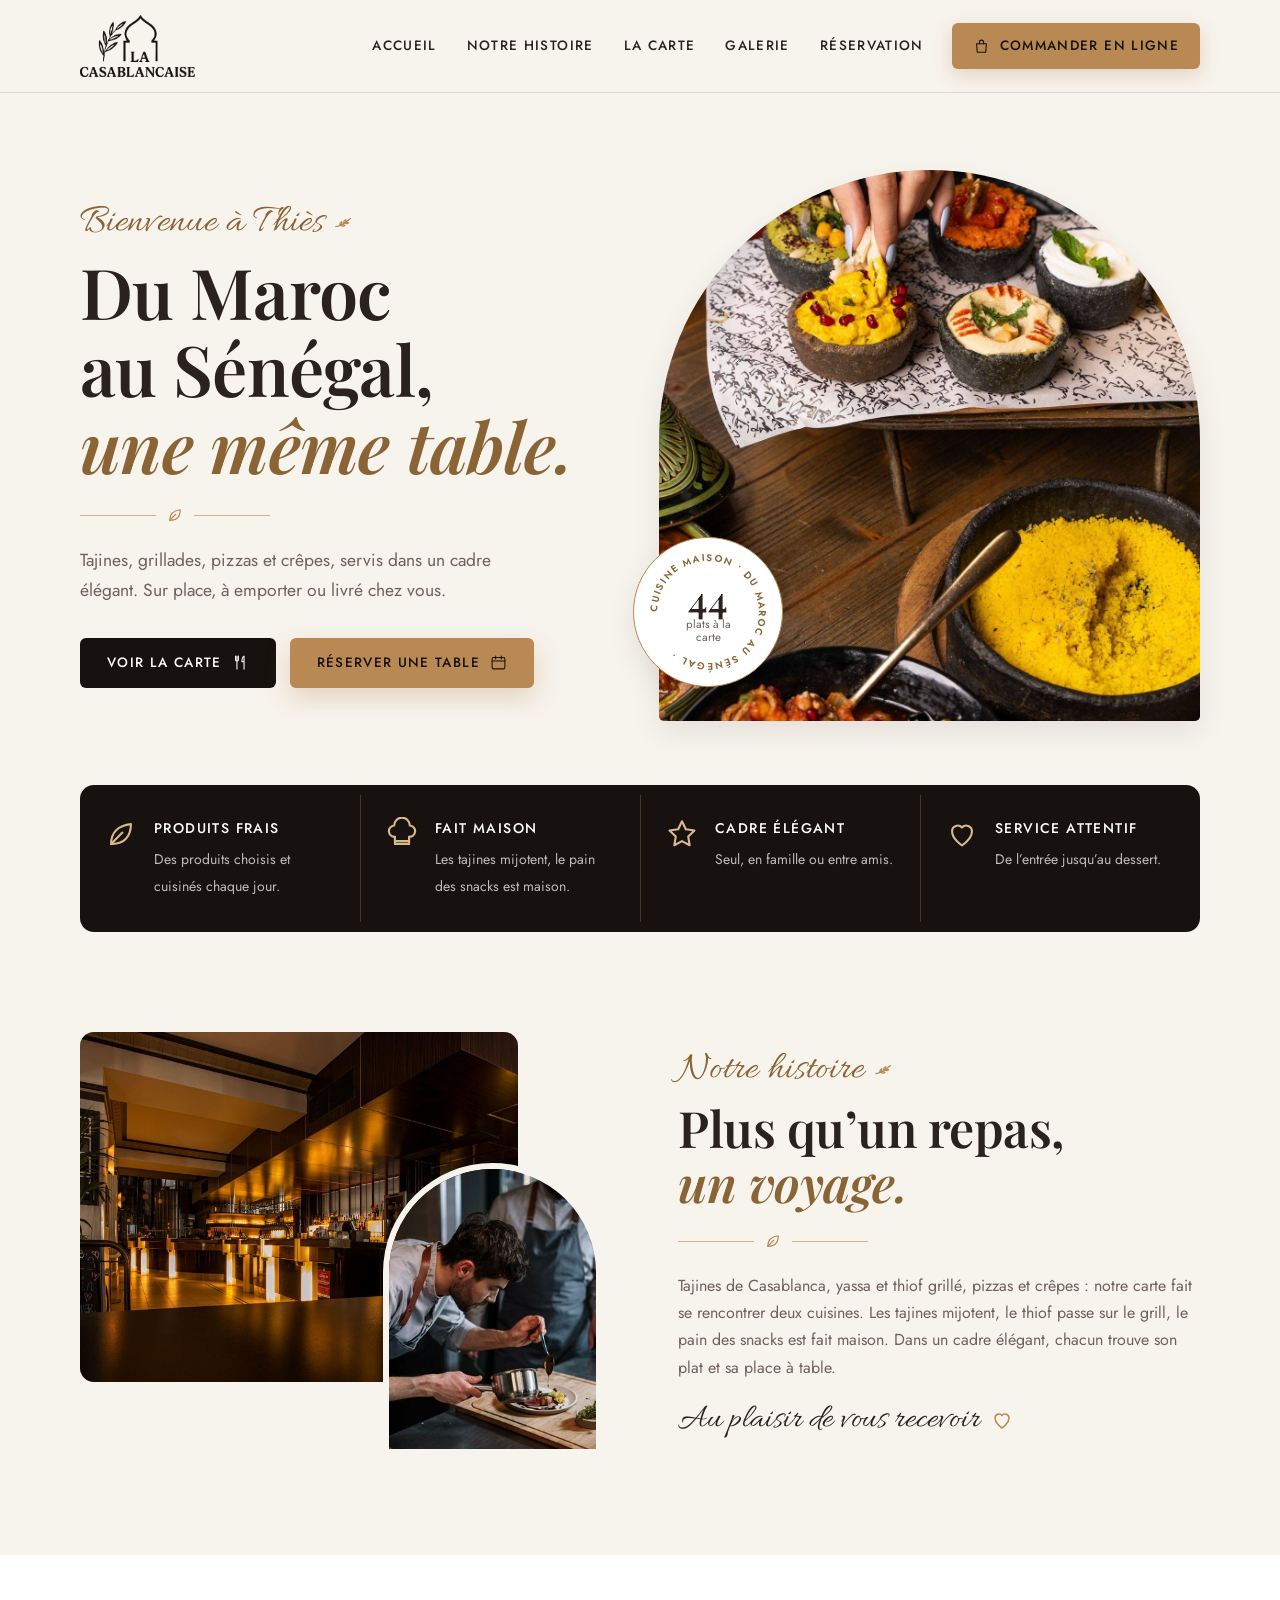
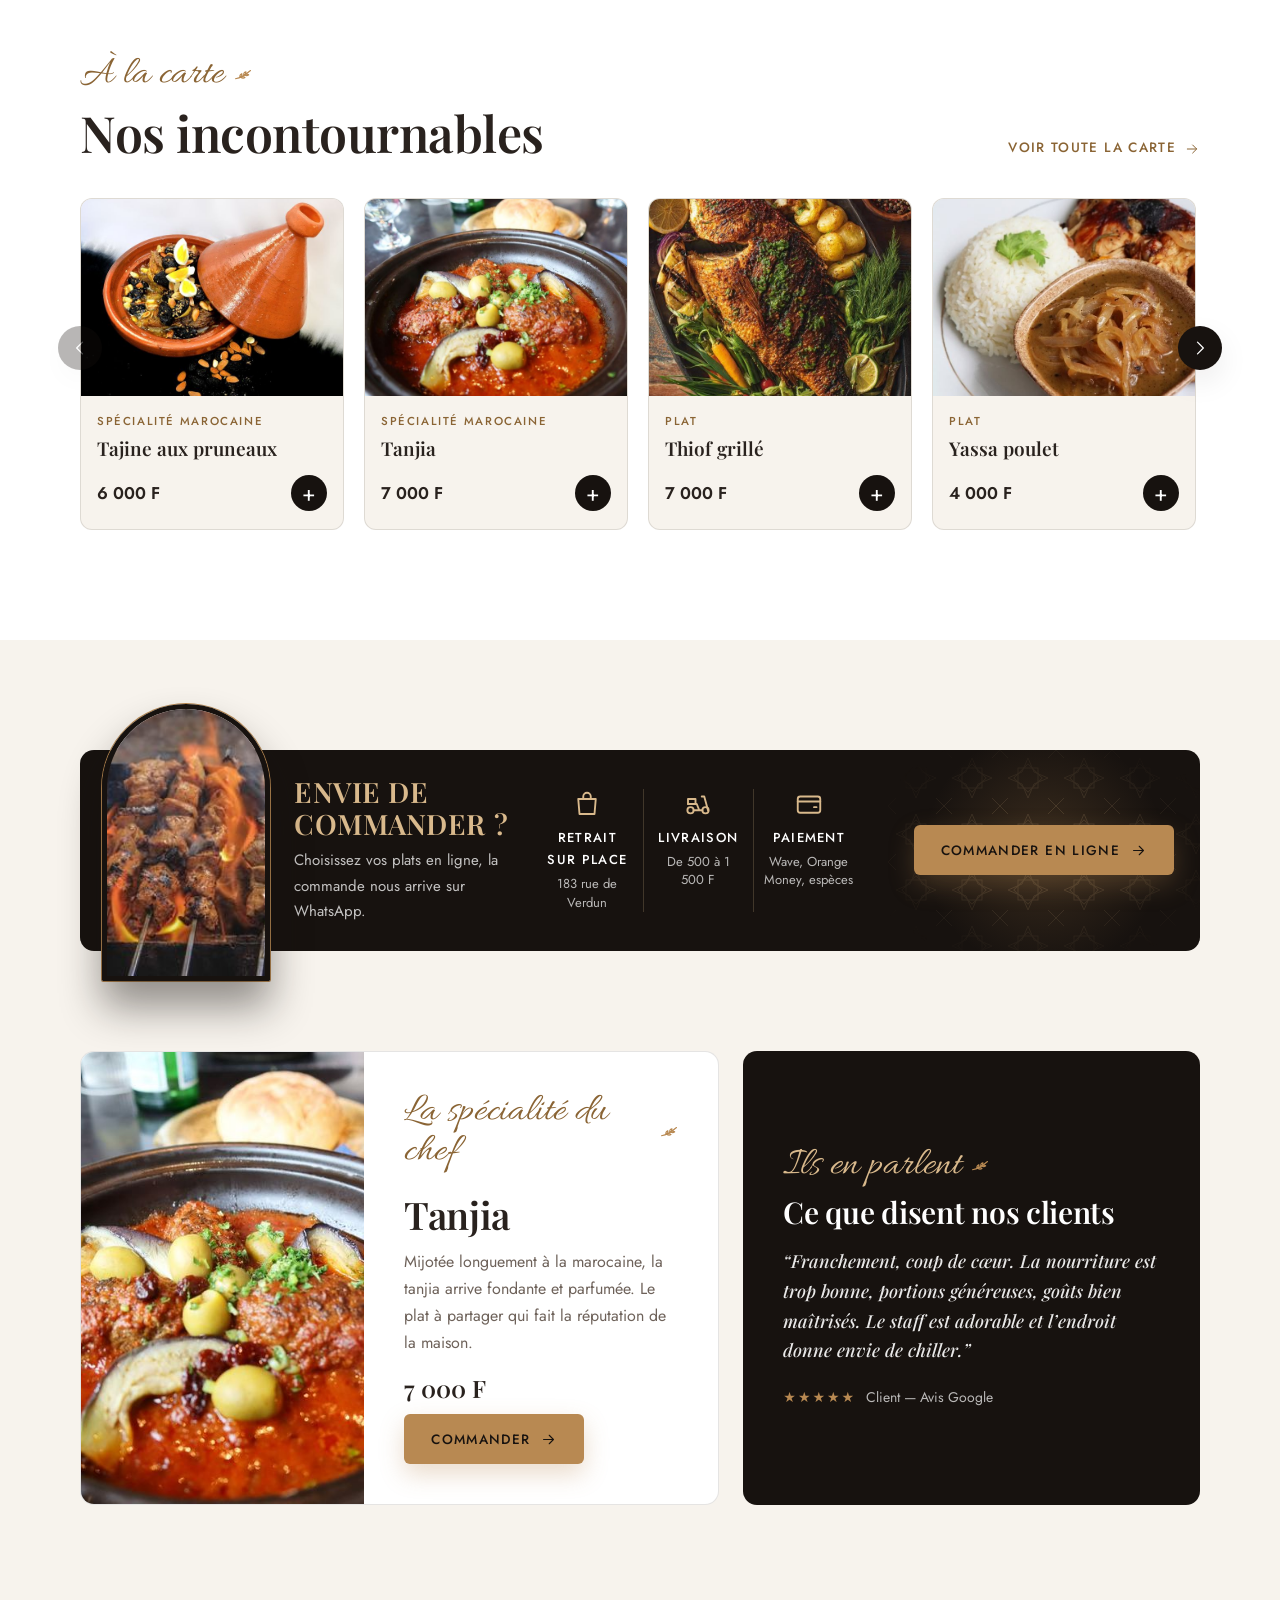
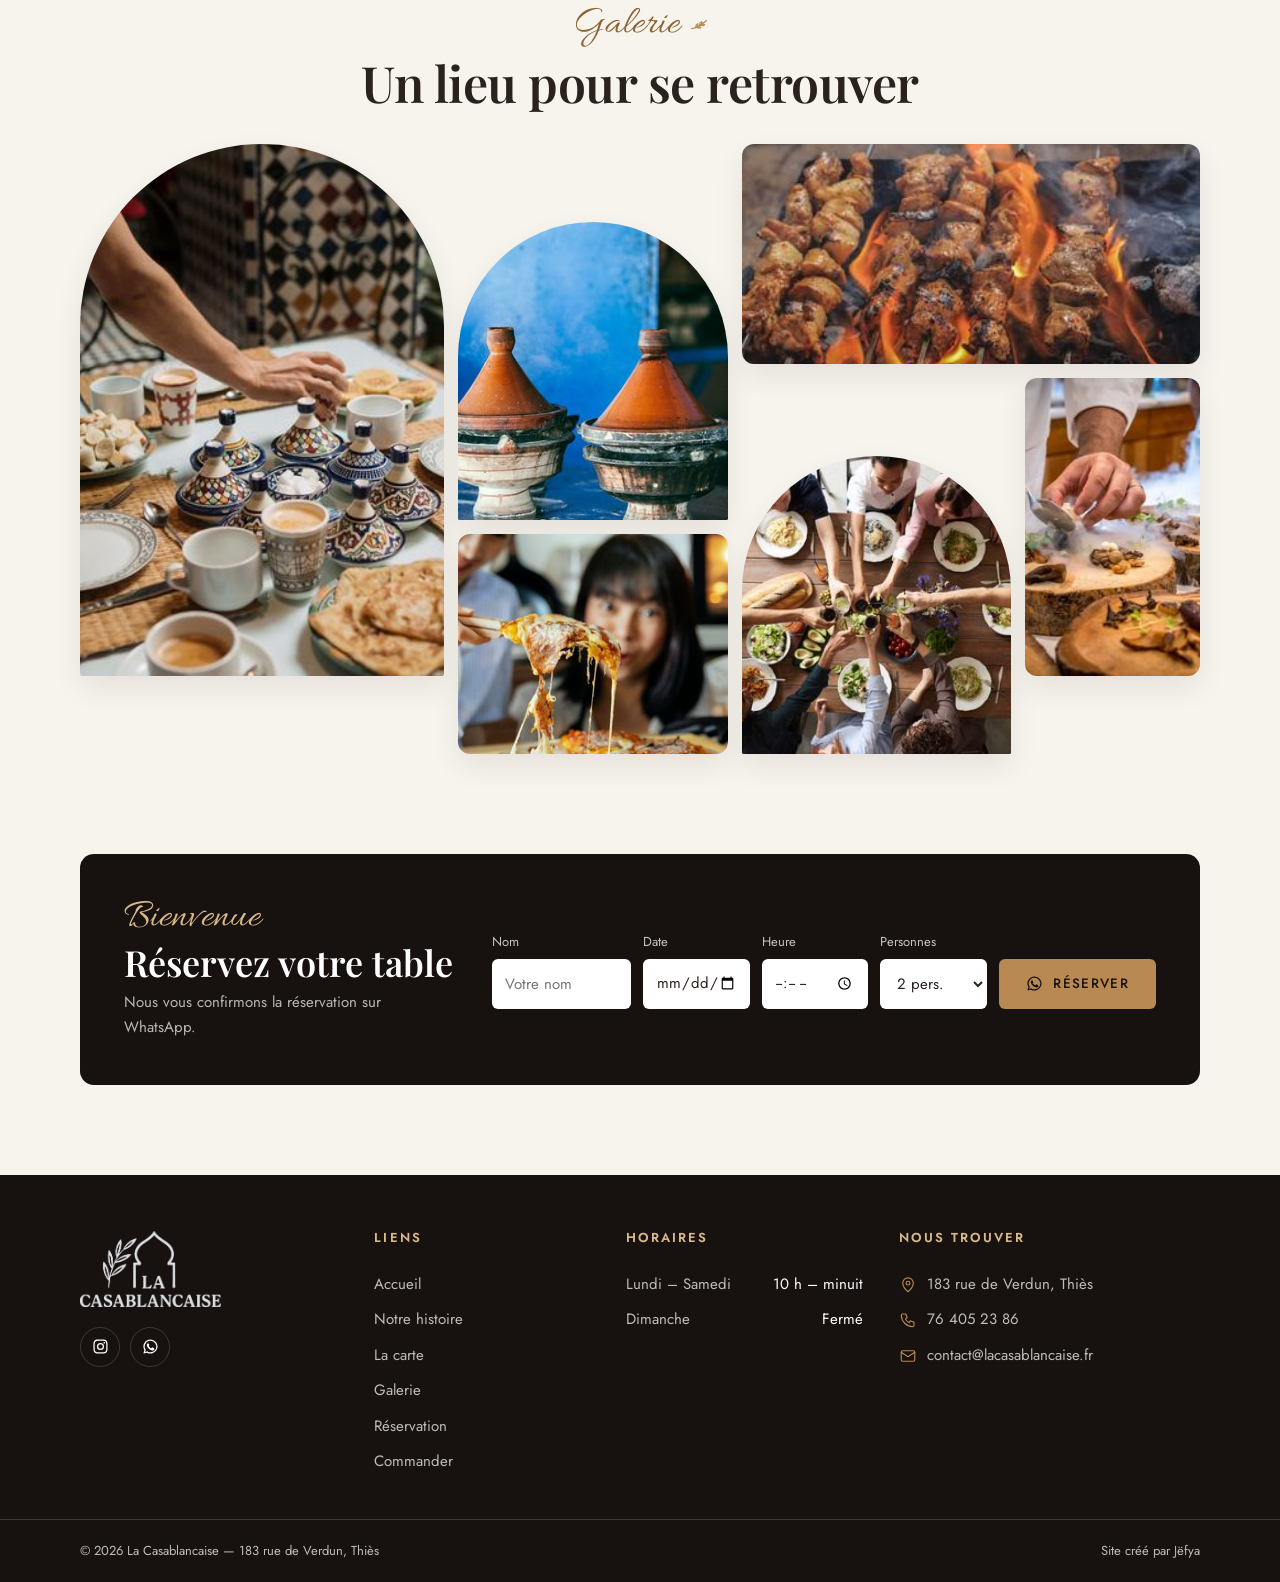
==== commit 5e60d0c7: "Écran d'ouverture : logo doré animé quelques secondes avant l'accueil Logo en doré (masque sur le PN" ====
--- a/index.html
+++ b/index.html
@@ -45,6 +45,25 @@
   <link rel="stylesheet" href="commande.css">
 </head>
 <body data-page="accueil">
+  <!-- ─── Écran d'ouverture : logo quelques secondes, puis le site (une fois par visite) ─── -->
+  <script>
+    try { if (sessionStorage.getItem('intro-vue')) document.documentElement.classList.add('intro-off'); sessionStorage.setItem('intro-vue', '1'); } catch (e) {}
+  </script>
+  <div class="intro" id="intro" aria-hidden="true">
+    <div class="intro-in">
+      <div class="intro-logo" role="img" aria-label="La Casablancaise"></div>
+      <div class="intro-rule"><i></i><span>Restaurant · Thiès</span><i></i></div>
+    </div>
+  </div>
+  <script>
+    (function () {
+      var el = document.getElementById('intro');
+      function fin() { if (el && el.parentNode) el.parentNode.removeChild(el); }
+      el.addEventListener('click', function () { el.classList.add('is-skip'); setTimeout(fin, 450); });
+      el.addEventListener('animationend', function (e) { if (e.target === el) fin(); });
+      setTimeout(fin, 4200); // filet de sécurité
+    })();
+  </script>
   <a class="skip" href="#carte">Aller à la carte</a>
 
   <!-- Le contenu de chaque bloc est injecté par render.js à partir de content.js -->
--- a/styles.css
+++ b/styles.css
@@ -52,6 +52,42 @@
 .skip { position: absolute; left: -999px; top: 8px; z-index: 999; background: var(--white); padding: 10px 16px; border-radius: 6px; }
 .skip:focus { left: 8px; }
 
+/* ─── Écran d'ouverture ───
+   0 → 0,9 s : le logo monte et apparaît · 0,6 → 1,5 s : filets et « Restaurant · Thiès »
+   1,1 → 2,1 s : reflet doré sur le logo · 2,4 → 3,2 s : le rideau se lève vers le haut. */
+.intro {
+  position: fixed; inset: 0; z-index: 1000; display: grid; place-items: center; cursor: pointer;
+  background: var(--primary); color: var(--accent-light);
+  animation: intro-lift .8s cubic-bezier(.7, 0, .2, 1) 2.4s forwards;
+}
+.intro-off .intro { display: none; }
+.intro.is-skip { animation: intro-lift .45s cubic-bezier(.7, 0, .2, 1) forwards; }
+.intro-in { display: grid; justify-items: center; gap: 22px; padding-inline: 24px; }
+.intro-logo {
+  width: min(300px, 70vw); aspect-ratio: 633 / 341;
+  /* le logo (PNG transparent) sert de masque : il se remplit d'un dégradé doré qui glisse */
+  -webkit-mask: url("images/logo.png") center / contain no-repeat; mask: url("images/logo.png") center / contain no-repeat;
+  background: linear-gradient(105deg, var(--accent) 0%, var(--accent) 38%, #F4E3C4 50%, var(--accent) 62%, var(--accent) 100%);
+  background-size: 250% 100%; background-position: 100% 0;
+  opacity: 0; transform: translateY(16px) scale(.96);
+  animation: intro-logo .9s var(--ease-out) .1s forwards, intro-shine 1s ease-in-out 1.1s forwards;
+}
+.intro-rule { display: flex; align-items: center; gap: 14px; }
+.intro-rule i { display: block; width: 56px; height: 1px; background: var(--accent); transform: scaleX(0); animation: intro-line .7s var(--ease-out) .6s forwards; }
+.intro-rule i:first-child { transform-origin: right; }
+.intro-rule i:last-child { transform-origin: left; }
+.intro-rule span { font: 500 12px/1 var(--sans); letter-spacing: .32em; text-transform: uppercase; white-space: nowrap; opacity: 0; animation: intro-fade .8s ease .8s forwards; }
+@keyframes intro-logo { to { opacity: 1; transform: none; } }
+@keyframes intro-shine { to { background-position: 0 0; } }
+@keyframes intro-line { to { transform: scaleX(1); } }
+@keyframes intro-fade { to { opacity: 1; letter-spacing: .24em; } }
+@keyframes intro-lift { to { transform: translateY(-100%); visibility: hidden; } }
+@media (prefers-reduced-motion: reduce) {
+  .intro { animation: intro-out .4s ease 1.6s forwards; }
+  .intro-logo, .intro-rule i, .intro-rule span { animation: none; opacity: 1; transform: none; }
+  @keyframes intro-out { to { opacity: 0; visibility: hidden; } }
+}
+
 /* ─── Typographie ─── */
 .script { display: flex; align-items: center; gap: 10px; font: 400 clamp(30px, 3.2vw, 40px)/1 var(--script); color: var(--accent-deep); margin-bottom: 10px; }
 .script-branch { width: 34px; height: 34px; color: var(--accent); }
@@ -78,6 +114,7 @@
 .btn-line:hover { background: var(--primary); color: var(--white); }
 .btn-light { background: var(--accent); color: var(--primary); }
 .btn-light:hover { background: var(--accent-light); }
+.hero .btn-light, .chef .btn-light { box-shadow: 0 10px 24px rgba(184,137,82,.3); }
 .btns { display: flex; flex-wrap: wrap; gap: 14px; margin-top: 32px; }
 .link-arrow { display: inline-flex; align-items: center; gap: 8px; font-weight: 500; font-size: 13.5px; letter-spacing: .1em; text-transform: uppercase; color: var(--accent-deep); white-space: nowrap; }
 .link-arrow svg { width: 16px; height: 16px; transition: transform .25s; }
@@ -93,7 +130,8 @@
 .nav a::after { content: ''; position: absolute; left: 0; right: 0; bottom: 0; height: 2px; background: var(--accent); transform: scaleX(0); transition: transform .25s; }
 .nav a:hover::after { transform: scaleX(1); }
 .header-cta { padding: 13px 20px; min-height: 46px; }
-.header-cta.is-current { background: var(--accent-deep); }
+.header-cta { box-shadow: 0 6px 18px rgba(184,137,82,.3); }
+.header-cta.is-current { background: var(--accent-light); }
 
 /* ─── Accueil ─── */
 .hero { padding-block: clamp(40px, 6vw, 80px) clamp(40px, 5vw, 70px); overflow: hidden; }
@@ -165,27 +203,46 @@
 .car-next { right: -22px; }
 
 /* ─── Bandeau commander ─── */
-.promo { padding-block: clamp(40px, 6vw, 70px) 0; }
+/* motif géométrique marocain (étoile à huit branches), très léger */
+.promo { padding-block: clamp(70px, 9vw, 110px) 0; }
 .promo-in {
-  display: grid; grid-template-columns: 160px 1.25fr 1.5fr auto; align-items: center; gap: 28px;
-  background: var(--primary); color: var(--white); border-radius: var(--radius); overflow: hidden; padding-right: 28px;
-}
-.promo-img { width: 100%; height: 100%; min-height: 150px; object-fit: cover; }
-.promo-in > .btn { white-space: nowrap; }
-.promo-title { padding-block: 22px; }
+  position: relative; display: grid; grid-template-columns: 190px minmax(0, 1fr) minmax(0, 1.55fr) auto; align-items: center; gap: 24px;
+  background: var(--primary); color: var(--white); border-radius: var(--radius);
+}
+.promo-media { position: relative; align-self: stretch; margin: -46px 0 -30px 22px; }
+.promo-img {
+  width: 100%; height: 100%; min-height: 210px; object-fit: cover;
+  border-radius: 999px 999px 16px 16px; border: 5px solid var(--primary);
+  box-shadow: 0 26px 40px rgba(23, 18, 15, .45), 0 0 0 1px var(--accent);
+}
+.promo-title { padding-block: 26px; min-width: 0; }
 .promo-title h2 { font: 600 clamp(22px, 2.2vw, 28px)/1.15 var(--serif); color: var(--accent-light); text-transform: uppercase; letter-spacing: .02em; }
 .promo-title p { color: rgba(255,255,255,.75); font-size: 15px; margin-top: 8px; }
 .promo-items { display: grid; grid-template-columns: repeat(3, 1fr); padding-block: 24px; }
-.promo-items li { display: grid; justify-items: center; text-align: center; gap: 4px; padding: 0 12px; }
+.promo-items li { display: grid; justify-items: center; align-content: start; text-align: center; gap: 4px; padding: 0 10px; }
 .promo-items li + li { border-left: 1px solid var(--line-dark); }
 .promo-items .ic { color: var(--accent-light); width: 30px; height: 30px; margin-bottom: 4px; }
 .promo-items b { font-size: 13px; font-weight: 500; letter-spacing: .1em; text-transform: uppercase; }
 .promo-items span { font-size: 13px; color: rgba(255,255,255,.7); line-height: 1.4; }
+.promo-cta {
+  position: relative; align-self: stretch; display: grid; place-items: center; padding: 26px 26px;
+  border-radius: 0 var(--radius) var(--radius) 0; overflow: hidden; isolation: isolate;
+}
+.promo-cta::before {
+  content: ''; position: absolute; inset: 0; z-index: -1; opacity: .16;
+  background-image: url("data:image/svg+xml,%3Csvg xmlns='http://www.w3.org/2000/svg' width='56' height='56' viewBox='0 0 56 56'%3E%3Cg fill='none' stroke='%23D9B98C' stroke-width='1'%3E%3Cpath d='M28 8l6 14 14 6-14 6-6 14-6-14-14-6 14-6z'/%3E%3Crect x='18' y='18' width='20' height='20' transform='rotate(45 28 28)'/%3E%3Crect x='18' y='18' width='20' height='20'/%3E%3Cpath d='M0 0l8 8M56 0l-8 8M0 56l8-8M56 56l-8-8'/%3E%3C/g%3E%3C/svg%3E");
+  background-size: 56px 56px;
+  -webkit-mask-image: radial-gradient(ellipse at center, #000 30%, transparent 85%); mask-image: radial-gradient(ellipse at center, #000 30%, transparent 85%);
+}
+.promo-cta::after { content: ''; position: absolute; inset: 0; z-index: -1; background: radial-gradient(circle at center, rgba(184,137,82,.22), transparent 65%); }
+.promo-cta .btn { white-space: nowrap; box-shadow: 0 10px 26px rgba(184,137,82,.28); }
 
 /* ─── Spécialité + avis ─── */
 .special-in { display: grid; grid-template-columns: 1.4fr 1fr; gap: 24px; }
-.chef { display: grid; grid-template-columns: 1fr 1.1fr; background: var(--white); border: 1px solid var(--line); border-radius: var(--radius); overflow: hidden; }
-.chef-img { width: 100%; height: 100%; min-height: 300px; object-fit: cover; }
+.chef { display: grid; grid-template-columns: 1fr 1.25fr; background: var(--white); border: 1px solid var(--line); border-radius: var(--radius); overflow: hidden; }
+.chef-media { position: relative; min-height: 300px; }
+.chef-img { position: absolute; inset: 0; width: 100%; height: 100%; object-fit: cover; }
+.chef-badge { display: none; }
 .chef-text { padding: clamp(24px, 3.5vw, 40px); display: flex; flex-direction: column; justify-content: center; gap: 12px; min-width: 0; }
 .chef-text .title { font-size: clamp(28px, 3vw, 38px); }
 .chef-text p:not(.script) { color: var(--muted); }
@@ -198,11 +255,19 @@
 .review figcaption { font-size: 14px; color: rgba(255,255,255,.7); }
 .stars { color: var(--accent); letter-spacing: 2px; margin-right: 10px; }
 
-/* ─── Galerie ─── */
+/* ─── Galerie : grille « magazine » asymétrique ───
+   12 colonnes, rangées de hauteur fixe ; arches et rectangles alternent,
+   la 2e et la 4e photo démarrent plus bas pour casser l'alignement. */
 .gallery { padding-top: 0; }
-.gallery-grid { display: grid; grid-template-columns: repeat(6, 1fr); gap: 12px; }
-.gallery-grid img { width: 100%; aspect-ratio: 3 / 4; object-fit: cover; border-radius: 10px; }
-.gallery-grid img:nth-child(odd) { border-radius: 999px 999px 10px 10px; }
+.gallery-grid { display: grid; grid-template-columns: repeat(12, 1fr); grid-auto-rows: clamp(34px, 5.4vw, 64px); gap: clamp(8px, 1.2vw, 14px); }
+.gallery-grid img { width: 100%; height: 100%; object-fit: cover; border-radius: 12px; box-shadow: var(--shadow); transition: transform .5s var(--ease-out); }
+.gallery-grid img:hover { transform: scale(1.02); }
+.gallery-grid img:nth-child(1) { grid-column: 1 / 5;  grid-row: 1 / 8; border-radius: 999px 999px 12px 12px; }
+.gallery-grid img:nth-child(2) { grid-column: 5 / 8;  grid-row: 2 / 6; border-radius: 999px 999px 12px 12px; }
+.gallery-grid img:nth-child(3) { grid-column: 8 / 13; grid-row: 1 / 4; }
+.gallery-grid img:nth-child(4) { grid-column: 8 / 11; grid-row: 5 / 9; border-radius: 999px 999px 12px 12px; }
+.gallery-grid img:nth-child(5) { grid-column: 11 / 13; grid-row: 4 / 8; }
+.gallery-grid img:nth-child(6) { grid-column: 5 / 8;  grid-row: 6 / 9; }
 
 /* ─── Réservation ─── */
 .reservation { padding-bottom: clamp(56px, 8vw, 90px); }
@@ -235,6 +300,7 @@
 .crumbs a { color: var(--accent-light); }
 .crumbs span { margin: 0 6px; }
 [data-page="commande"] .order-head { display: none; }
+[data-page="commande"] .order.section { padding-top: 44px; }
 
 /* ─── Pied de page ─── */
 .footer { background: var(--primary); color: rgba(255,255,255,.72); font-size: 15px; }
@@ -258,9 +324,10 @@
 /* ═══ Téléphone et tablette : mêmes blocs, mêmes couleurs, empilés ═══ */
 @media (max-width: 1080px) {
   .nav { gap: 20px; }
-  .promo-in { grid-template-columns: 150px 1fr auto; padding-right: 24px; }
-  .promo-items { grid-column: 2 / -1; grid-row: 2; padding-top: 0; }
-  .promo-img { grid-row: 1 / 3; }
+  .promo-in { grid-template-columns: 180px 1fr auto; }
+  .promo-media { grid-row: 1 / 3; }
+  .promo-items { grid-column: 2 / 3; grid-row: 2; padding-top: 0; }
+  .promo-cta { grid-column: 3; grid-row: 1 / 3; }
   .special-in { grid-template-columns: 1fr; }
   .resa { grid-template-columns: 1fr; }
   .resa-msg { grid-column: 1; }
@@ -284,7 +351,6 @@
   .track { grid-auto-columns: calc((100% - 20px) / 2.3); }
   .car-prev { left: -8px; }
   .car-next { right: -8px; }
-  .gallery-grid { grid-template-columns: repeat(3, 1fr); }
   .resa-form { grid-template-columns: 1fr 1fr; }
   .resa-form .btn { grid-column: 1 / -1; }
   .resa-form .rf:first-child { order: -2; }
@@ -298,6 +364,7 @@
   .header-cta { width: 46px; padding: 0; }
   .header-cta svg { width: 20px; height: 20px; }
   .btns .btn { flex: 1 1 auto; }
+  .header-cta { box-shadow: none; }
   .seal { width: 118px; bottom: 18px; }
   .seal b { font-size: 30px; }
   .seal span { font-size: 10px; }
@@ -310,18 +377,39 @@
   .sec-head-center { align-items: center; }
   .track { grid-auto-columns: 72%; gap: 14px; }
   .car-btn { width: 38px; height: 38px; top: 32%; }
-  .promo-in { grid-template-columns: 110px 1fr; padding-right: 0; gap: 0 18px; }
-  .promo-title { padding: 20px 18px 20px 0; }
+  .promo { padding-top: 64px; }
+  .promo-in { grid-template-columns: 120px 1fr; gap: 0 16px; }
+  .promo-media { grid-row: 1; margin: -40px 0 18px 14px; }
+  .promo-img { min-height: 150px; border-width: 4px; }
+  .promo-title { padding: 20px 16px 20px 0; }
   .promo-items { grid-column: 1 / -1; grid-row: auto; padding: 18px 8px; border-top: 1px solid var(--line-dark); }
   .promo-items li { padding: 0 6px; }
   .promo-items b { font-size: 11px; letter-spacing: .06em; }
   .promo-items span { font-size: 12px; }
-  .promo-img { grid-row: 1; min-height: 100%; }
-  .promo-in > .btn { grid-column: 1 / -1; margin: 0 18px 18px; }
+  .promo-cta { grid-column: 1 / -1; grid-row: auto; border-radius: 0 0 var(--radius) var(--radius); padding: 24px 16px; }
+  .promo-cta .btn { width: 100%; }
+  /* spécialité : photo pleine largeur, prix posé dessus, texte centré, bouton pleine largeur */
   .chef { grid-template-columns: 1fr; }
-  .chef-img { min-height: 0; aspect-ratio: 16 / 10; }
-  .gallery-grid { gap: 8px; }
+  .chef-media { min-height: 0; aspect-ratio: 4 / 3; }
+  .chef-badge {
+    display: block; position: absolute; right: 14px; bottom: -18px; z-index: 1;
+    background: var(--primary); color: var(--accent-light); font: 600 18px/1 var(--serif);
+    padding: 12px 18px; border-radius: 999px; border: 2px solid var(--accent); box-shadow: var(--shadow);
+  }
+  .chef-text { text-align: center; align-items: center; padding: 34px 22px 26px; }
+  .chef-text .script { justify-content: center; }
+  .chef-text .title span { display: inline; }
+  .chef-foot { width: 100%; flex-direction: column; margin-top: 6px; }
+  .chef-foot .price { display: none; }
+  .chef-foot .btn { width: 100%; }
   .footer-in { gap: 32px 20px; }
   .f-col:last-child { grid-column: 1 / -1; }
   .f-hours div { display: block; }
-}
+  /* page Commander : en-tête compact pour voir les plats dès l'ouverture */
+  .page-hero-in { padding-block: 18px 20px; gap: 2px; }
+  .page-hero .script { font-size: 26px; margin: 2px 0 0; }
+  .page-hero h1 { font-size: 23px; }
+  .page-hero p:last-child { font-size: 13.5px; line-height: 1.45; }
+  .crumbs { font-size: 11px; }
+  [data-page="commande"] .order.section { padding-top: 16px; }
+}
--- a/commande.css
+++ b/commande.css
@@ -11,16 +11,18 @@
 .order-title { font: 500 clamp(30px, 4vw, 46px)/1.12 var(--serif); letter-spacing: -.01em; margin: 14px 0 12px; }
 .order-sub { color: var(--muted); }
 
-/* bandeau d'infos (retrait / livraison / paiement / horaires) */
+/* bandeau d'infos : une ligne d'icônes fines (retrait / livraison / paiement / horaires) */
 .order-infos {
-  display: grid; grid-template-columns: repeat(4, 1fr);
-  background: var(--white); border: 1px solid var(--line); border-radius: var(--radius);
-  margin: 0 auto 36px; max-width: calc(var(--wrap) - 2 * var(--gutter)); width: calc(100% - 2 * var(--gutter));
-}
-.order-info { padding: 20px 22px; }
-.order-info + .order-info { border-left: 1px solid var(--line); }
-.order-info .mono { color: var(--accent-deep); display: block; margin-bottom: 6px; font-size: 12px; font-weight: 600; letter-spacing: .16em; }
-.order-info span:last-child { font-size: 15px; }
+  list-style: none; display: flex; gap: 28px;
+  margin: 0 auto 30px; padding: 16px 0; max-width: calc(var(--wrap) - 2 * var(--gutter)); width: calc(100% - 2 * var(--gutter));
+  border-top: 1px solid var(--line); border-bottom: 1px solid var(--line);
+}
+.order-info { flex: 1 1 0; display: flex; align-items: center; gap: 10px; min-width: 0; }
+.order-info svg { width: 22px; height: 22px; flex: none; color: var(--accent); }
+.oi-text { display: flex; flex-direction: column; line-height: 1.3; }
+.oi-text b { font-size: 11px; font-weight: 600; letter-spacing: .16em; color: var(--accent-deep); }
+.oi-long { font-size: 14px; }
+.oi-short { display: none; font-size: 13px; white-space: nowrap; }
 
 /* filtres par catégorie */
 .order-filters { display: flex; flex-wrap: wrap; gap: 10px; justify-content: center; margin: 0 auto 32px; padding: 0 var(--gutter); }
@@ -173,17 +175,21 @@
 /* ─── Responsive ─── */
 @media (max-width: 1080px) { .order-grid { grid-template-columns: repeat(3, 1fr); } }
 @media (max-width: 900px) {
-  .order-infos { grid-template-columns: repeat(2, 1fr); }
-  .order-info:nth-child(3) { border-left: 0; }
-  .order-info:nth-child(n+3) { border-top: 1px solid var(--line); }
+  /* mobile : une seule ligne compacte qui défile de côté */
+  .order-infos { flex-wrap: nowrap; justify-content: flex-start; overflow-x: auto; scrollbar-width: none; gap: 22px; padding: 10px 0; margin-bottom: 18px; }
+  .order-infos::-webkit-scrollbar { display: none; }
+  .order-info { flex: none; gap: 8px; }
+  .order-info svg { width: 18px; height: 18px; }
+  .oi-long { display: none; }
+  .oi-short { display: block; }
   .order-grid { grid-template-columns: repeat(2, 1fr); }
 }
 @media (max-width: 480px) {
   .order-grid { gap: 12px; }
-  .order-filters { gap: 8px; }
+  .order-filters { gap: 8px; flex-wrap: nowrap; justify-content: flex-start; overflow-x: auto; scrollbar-width: none; margin-bottom: 18px; }
+  .order-filters::-webkit-scrollbar { display: none; }
+  .chip { flex: none; }
   .chip { padding: 10px 14px; font-size: 13px; }
-  .order-info { padding: 16px 12px; }
-  .order-info span:last-child { font-size: 14px; }
   .dish-body { padding: 12px 12px 14px; }
   .dish-name { font-size: 16px; }
   .dish-price { font-size: 15px; }
